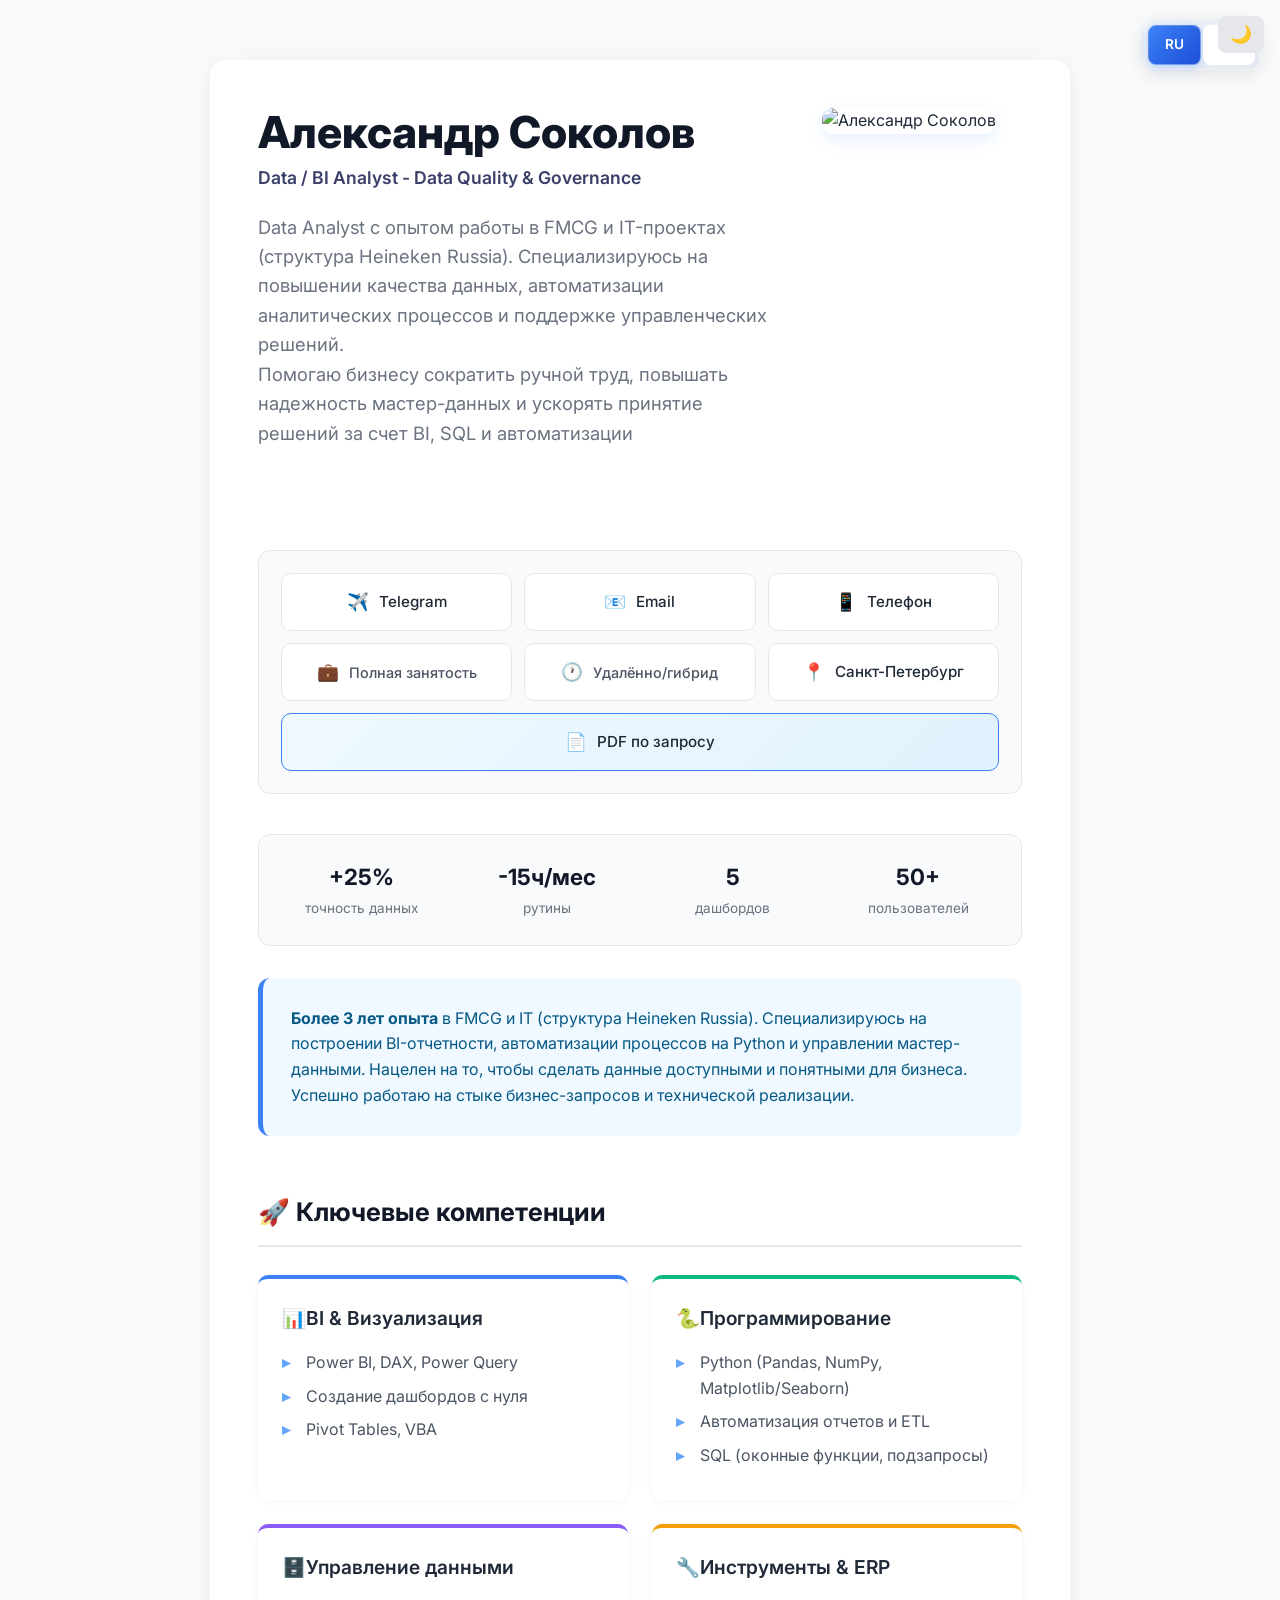
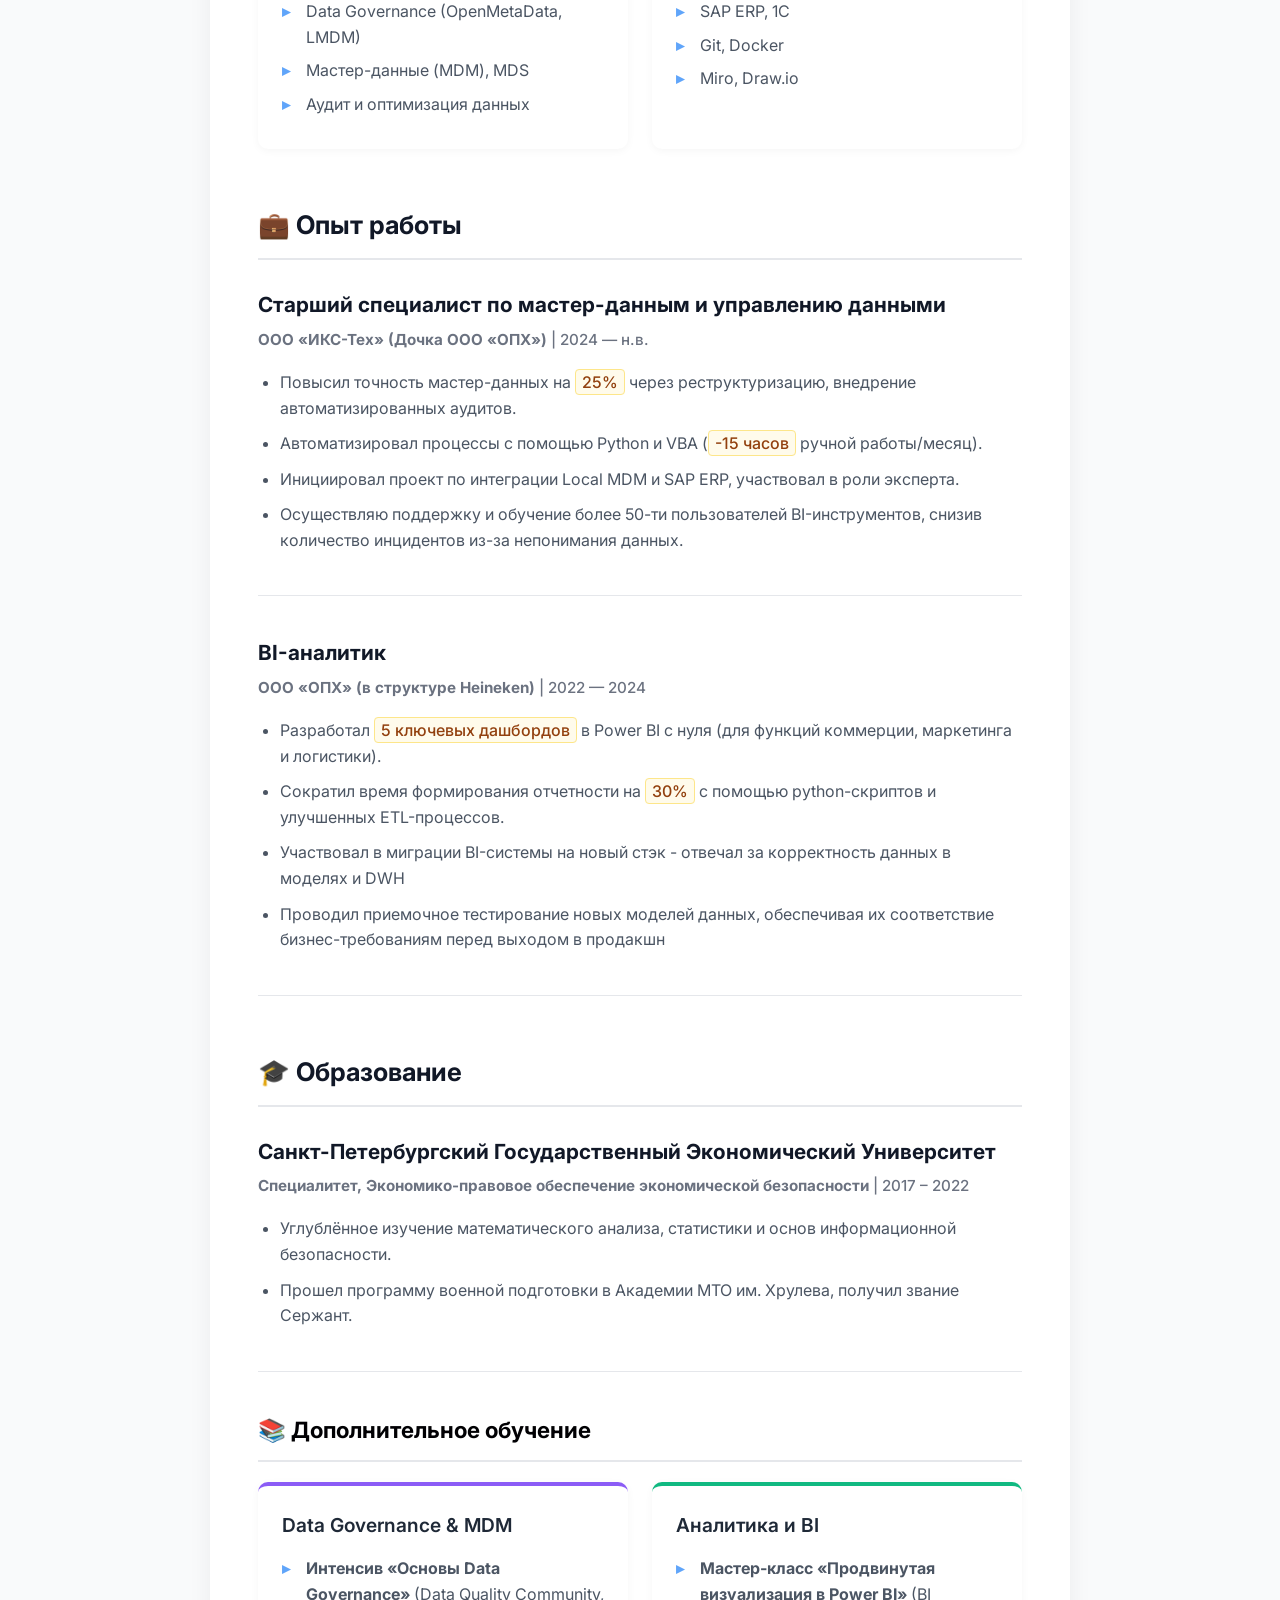
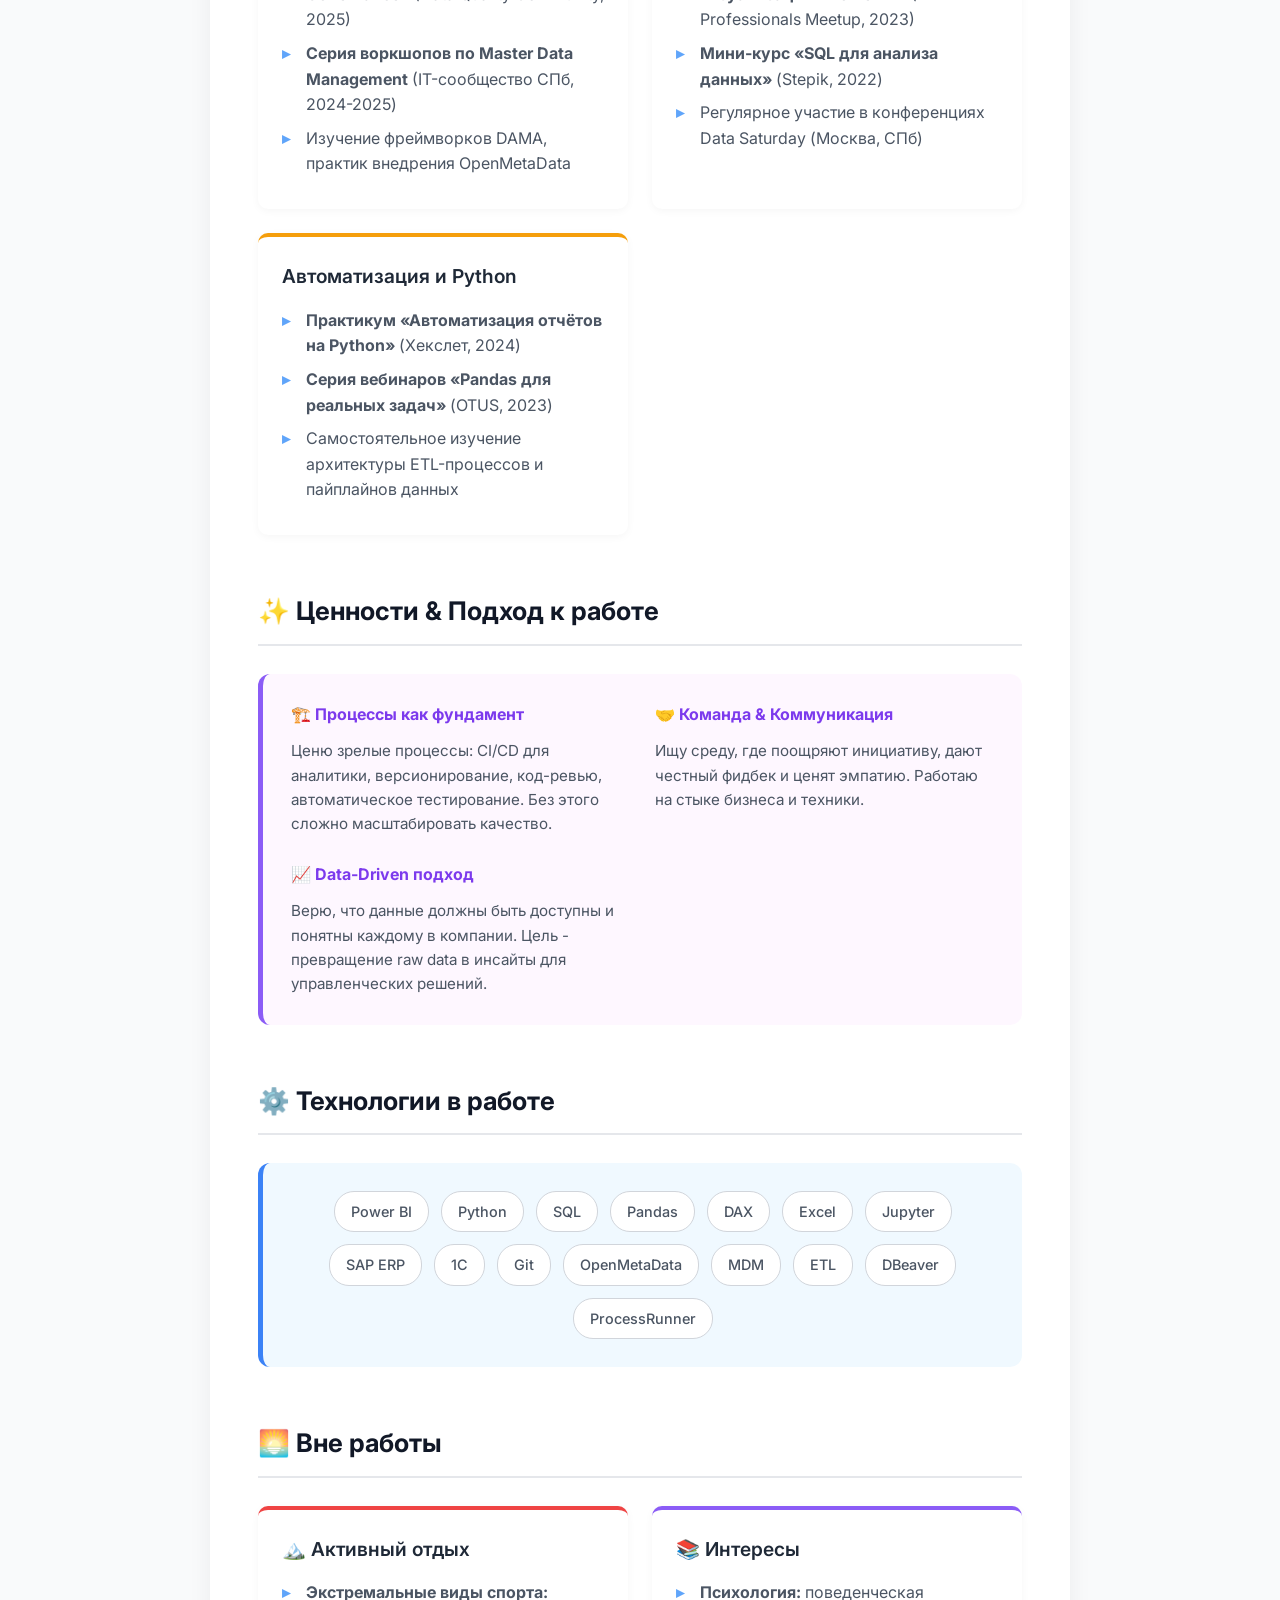
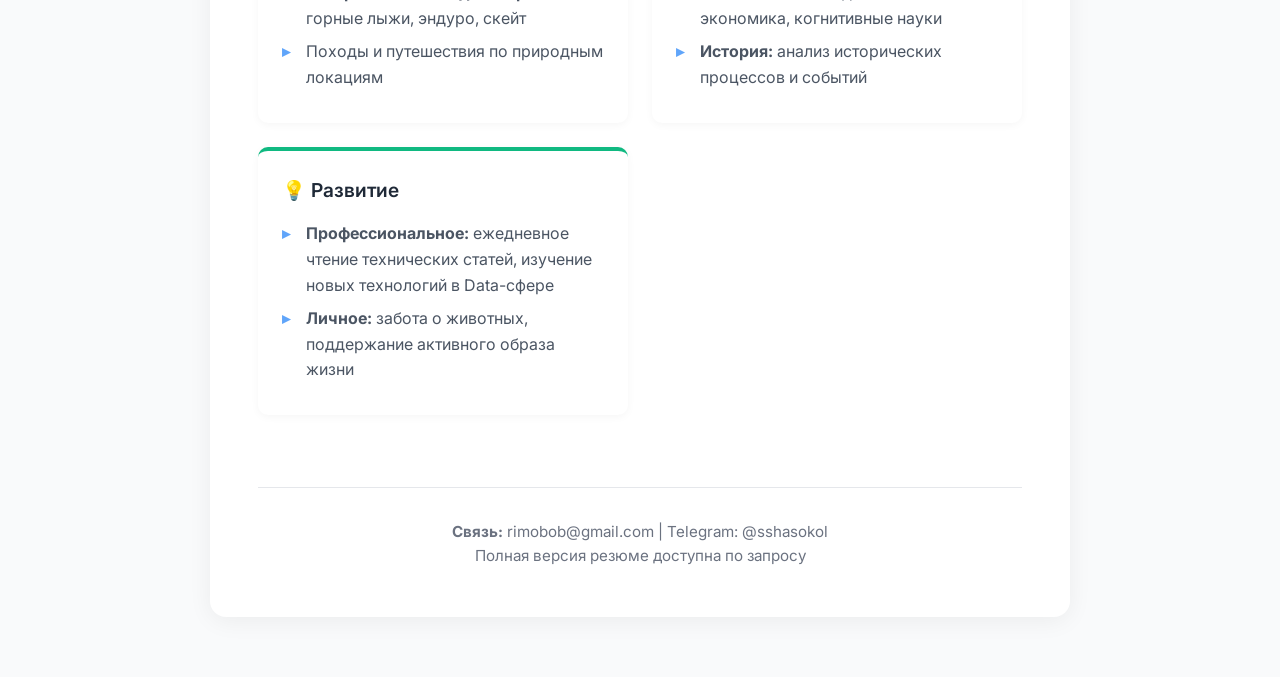
==== index.html @ ddef08d3 "new_code_" ====
<!DOCTYPE html>
<html lang="ru">
<head>
<meta charset="UTF-8">
<meta name="viewport" content="width=device-width, initial-scale=1.0">
<title>Александр Соколов — Data Analyst & Data Governance Specialist</title>
<link rel="preconnect" href="https://fonts.googleapis.com">
<link rel="preconnect" href="https://fonts.gstatic.com" crossorigin>
<link href="https://fonts.googleapis.com/css2?family=Inter:wght@300;400;500;600;700&display=swap" rel="stylesheet">
<meta name="description" content="Data Analyst с опытом работы в FMCG и IT-проектах. Специализируюсь на повышении качества данных, автоматизации и BI.">
<meta property="og:title" content="Александр Соколов | Data Analyst">
<meta property="og:description" content="BI, Python, Data Governance. Превращаю данные в решения.">
<meta property="og:image" content="https://sshasokol.github.io/assets/images/profile%20photo.jpg">
<meta property="og:url" content="https://sshasokol.github.io">
<meta property="og:type" content="website">
<meta name="twitter:card" content="summary_large_image">
<meta name="author" content="Александр Соколов">
<meta name="keywords" content="Data Analyst, BI, Data Governance, Python, SQL, Power BI">
<link rel="icon" href="/assets/images/favicon.ico" type="image/x-icon">
<link rel="apple-touch-icon" href="/assets/images/apple-touch-icon.png">
<link rel="stylesheet" href="assets/css/style.css">
<style>
/* ===== ДОБАВКИ ДЛЯ АНИМАЦИИ И ТЕМЫ (можно перенести в style.css) ===== */
html { scroll-behavior: smooth; }

/* Анимация появления */
.fade-in { opacity: 0; transform: translateY(16px); transition: opacity 0.5s ease, transform 0.5s ease; }
.fade-in.visible { opacity: 1; transform: translateY(0); }

/* Метрики */
.metrics-grid {
  display: grid;
  grid-template-columns: repeat(auto-fit, minmax(140px, 1fr));
  gap: 12px;
  margin: 24px 0 32px;
  padding: 16px;
  background: #f8fafc;
  border-radius: 12px;
  border: 1px solid #e5e7eb;
}
.metric {
  text-align: center;
  padding: 8px;
}
.metric-value {
  display: block;
  font-size: 1.4em;
  font-weight: 700;
  color: #111827;
}
.metric-label {
  font-size: 0.85em;
  color: #6b7280;
}

/* Кнопка темы */
#theme-toggle {
  position: fixed;
  top: 16px;
  right: 16px;
  z-index: 1000;
  padding: 8px 12px;
  background: #e5e7eb;
  border: none;
  border-radius: 8px;
  cursor: pointer;
  font-size: 1.1em;
  transition: background 0.2s;
}
#theme-toggle:hover { background: #d1d5db; }

/* Улучшенные ховеры */
.skill-card, .job { transition: transform 0.2s, box-shadow 0.2s; }
.skill-card:hover, .job:hover { transform: translateY(-2px); box-shadow: 0 8px 24px rgba(0,0,0,0.08); }

/* Доступность: фокус */
a:focus, button:focus { outline: 2px solid #3b82f6; outline-offset: 2px; }

/* Печать */
@media print {
  #theme-toggle, .lang-switcher { display: none !important; }
  body { background: white; color: black; padding: 0; }
  .resume-card { box-shadow: none; padding: 20px; }
  a { text-decoration: none; color: inherit; }
}

/* Тёмная тема (базовые переопределения) */
body.dark-mode { background: #111827; color: #f9fafb; }
body.dark-mode .resume-card { background: #1f2937; }
body.dark-mode .contact-bar, body.dark-mode .metrics-grid { background: #1f2937; border-color: #374151; }
body.dark-mode .metric-value { color: #f9fafb; }
body.dark-mode .metric-label { color: #d1d5db; }
body.dark-mode .skill-card { background: #1f2937; border-top-color: #60a5fa; }
body.dark-mode .job { border-bottom-color: #374151; }
body.dark-mode .tech-tag { background: #374151; border-color: #4b5563; color: #f3f4f6; }
body.dark-mode #theme-toggle { background: #374151; color: #f9fafb; }
body.dark-mode #theme-toggle:hover { background: #4b5563; }
</style>
</head>
<body>
<!-- Кнопка темы -->
<button id="theme-toggle" aria-label="Переключить тему">🌙</button>

<div class="resume-card">
<header class="header">
<div class="header-text">
<h1 class="name">Александр Соколов</h1>
<h2 class="title">Data / BI Analyst - Data Quality & Governance</h2>
<p class="tagline">Data Analyst с опытом работы в FMCG и IT-проектах (структура Heineken Russia). 
       Специализируюсь на повышении качества данных, автоматизации аналитических процессов и поддержке управленческих решений. 
       <br>Помогаю бизнесу сократить ручной труд, повышать надежность мастер-данных и ускорять принятие решений за счет BI, SQL и автоматизации</p>
</div>
<div class="header-photo">
<img src="/assets/images/profile photo.jpg" alt="Александр Соколов" loading="lazy">
</div>
<div class="lang-switcher">
    <a href="/" class="lang-btn active" aria-label="Русская версия">RU</a>
    <a href="/en/" class="lang-btn" aria-label="English version">EN</a>
</div>

<div class="contact-bar">
<div class="contact-item"><span class="contact-icon">✈️</span><a href="https://t.me/sshasokol" target="_blank" class="contact-link">Telegram</a></div>
<div class="contact-item"><span class="contact-icon">📧</span><a href="mailto:rimobob@gmail.com" class="contact-link">Email</a></div>
<div class="contact-item"><span class="contact-icon">📱</span><a href="tel:+79313109529" class="contact-link">Телефон</a></div>
<div class="contact-item"><span class="contact-icon">💼</span><span class="contact-text">Полная занятость</span></div>
<div class="contact-item"><span class="contact-icon">🕐</span><span class="contact-text">Удалённо/гибрид</span></div>
<div class="contact-item contact-item-city"><span class="contact-icon">📍</span><a href="https://yandex.ru/maps/2/saint-petersburg/" target="_blank" class="contact-link">Санкт-Петербург</a></div>
<div class="contact-item contact-item-download"><span class="contact-icon">📄</span><a href="mailto:rimobob@gmail.com" class="contact-link">PDF по запросу</a></div>
</div>
</header>

<!-- 🔥 НОВЫЙ БЛОК: Ключевые метрики (сразу видно ценность) -->
<section class="metrics-grid fade-in">
  <div class="metric"><span class="metric-value">+25%</span><span class="metric-label">точность данных</span></div>
  <div class="metric"><span class="metric-value">-15ч/мес</span><span class="metric-label">рутины</span></div>
  <div class="metric"><span class="metric-value">5</span><span class="metric-label">дашбордов</span></div>
  <div class="metric"><span class="metric-value">50+</span><span class="metric-label">пользователей</span></div>
</section>

<section class="summary fade-in">
<p><strong>Более 3 лет опыта</strong> в FMCG и IT (структура Heineken Russia). Специализируюсь на построении BI-отчетности, автоматизации процессов на Python и управлении мастер-данными. Нацелен на то, чтобы сделать данные доступными и понятными для бизнеса. Успешно работаю на стыке бизнес-запросов и технической реализации.</p>
</section>

<h2 class="section-title fade-in">🚀 Ключевые компетенции</h2>
<div class="skills-grid">
<div class="skill-card fade-in"><h3>📊BI & Визуализация</h3><ul><li>Power BI, DAX, Power Query</li><li>Создание дашбордов с нуля</li><li>Pivot Tables, VBA</li></ul></div>
<div class="skill-card fade-in"><h3>🐍Программирование</h3><ul><li>Python (Pandas, NumPy, Matplotlib/Seaborn)</li><li>Автоматизация отчетов и ETL</li><li>SQL (оконные функции, подзапросы)</li></ul></div>
<div class="skill-card fade-in"><h3>🗄️Управление данными</h3><ul><li>Data Governance (OpenMetaData, LMDM)</li><li>Мастер-данные (MDM), MDS</li><li>Аудит и оптимизация данных</li></ul></div>
<div class="skill-card fade-in"><h3>🔧Инструменты & ERP</h3><ul><li>SAP ERP, 1С</li><li>Git, Docker</li><li>Miro, Draw.io</li></ul></div>
</div>

<h2 class="section-title fade-in">💼 Опыт работы</h2>
<div class="job fade-in">
<h3 class="job-title">Старший специалист по мастер-данным и управлению данными</h3>
<p class="job-meta"><strong>ООО «ИКС-Тех» (Дочка ООО «ОПХ»)</strong> | 2024 — н.в.</p>
<ul>
<li>Повысил точность мастер-данных на <span class="highlight">25%</span> через реструктуризацию, внедрение автоматизированных аудитов.</li>
<li>Автоматизировал процессы с помощью Python и VBA (<span class="highlight">-15 часов</span> ручной работы/месяц).</li>
<li>Инициировал проект по интеграции Local MDM и SAP ERP, участвовал в роли эксперта.</li>
<li>Осуществляю поддержку и обучение более 50-ти пользователей BI-инструментов, снизив количество инцидентов из-за непонимания данных.</li>
</ul>
</div>
<div class="job fade-in">
<h3 class="job-title">BI-аналитик</h3>
<p class="job-meta"><strong>ООО «ОПХ» (в структуре Heineken)</strong> | 2022 — 2024</p>
<ul>
<li>Разработал <span class="highlight">5 ключевых дашбордов</span> в Power BI с нуля (для функций коммерции, маркетинга и логистики).</li>
<li>Сократил время формирования отчетности на <span class="highlight">30%</span> с помощью python-скриптов и улучшенных ETL-процессов.</li>
<li>Участвовал в миграции BI-системы на новый стэк - отвечал за корректность данных в моделях и DWH</li>
<li>Проводил приемочное тестирование новых моделей данных, обеспечивая их соответствие бизнес-требованиям перед выходом в продакшн</li>
</ul>
</div>

<h2 class="section-title fade-in">🎓 Образование</h2>
<div class="job fade-in">
<h3 class="job-title">Санкт-Петербургский Государственный Экономический Университет</h3>
<p class="job-meta"><strong>Специалитет, Экономико-правовое обеспечение экономической безопасности</strong> | 2017 – 2022</p>
<ul>
<li>Углублённое изучение математического анализа, статистики и основ информационной безопасности.</li>
<li>Прошел программу военной подготовки в Академии МТО им. Хрулева, получил звание Сержант.</li>
</ul>
</div>

<h3 class="section-title fade-in" style="font-size: 1.4em; margin: 40px 0 20px 0; color: #010003;">📚 Дополнительное обучение</h3>
<div class="skills-grid" style="grid-template-columns: repeat(auto-fit, minmax(280px, 1fr));">
<div class="skill-card fade-in" style="border-top-color: #8b5cf6;"><h3>Data Governance & MDM</h3><ul><li><strong>Интенсив «Основы Data Governance»</strong> (Data Quality Community, 2025)</li><li><strong>Серия воркшопов по Master Data Management</strong> (IT-сообщество СПб, 2024-2025)</li><li>Изучение фреймворков DAMA, практик внедрения OpenMetaData</li></ul></div>
<div class="skill-card fade-in" style="border-top-color: #10b981;"><h3>Аналитика и BI</h3><ul><li><strong>Мастер-класс «Продвинутая визуализация в Power BI»</strong> (BI Professionals Meetup, 2023)</li><li><strong>Мини-курс «SQL для анализа данных»</strong> (Stepik, 2022)</li><li>Регулярное участие в конференциях Data Saturday (Москва, СПб)</li></ul></div>
<div class="skill-card fade-in" style="border-top-color: #f59e0b;"><h3>Автоматизация и Python</h3><ul><li><strong>Практикум «Автоматизация отчётов на Python»</strong> (Хекслет, 2024)</li><li><strong>Серия вебинаров «Pandas для реальных задач»</strong> (OTUS, 2023)</li><li>Самостоятельное изучение архитектуры ETL-процессов и пайплайнов данных</li></ul></div>
</div>

<h2 class="section-title fade-in">✨ Ценности & Подход к работе</h2>
<div class="summary fade-in" style="background: #fef7ff; border-left-color: #8b5cf6; margin-top: 20px;">
<div style="display: grid; grid-template-columns: repeat(auto-fit, minmax(250px, 1fr)); gap: 25px;">
<div><h4 style="color: #7c3aed; margin-bottom: 12px;">🏗️ Процессы как фундамент</h4><p style="color: #4b5563; font-size: 0.95em;">Ценю зрелые процессы: CI/CD для аналитики, версионирование, код-ревью, автоматическое тестирование. Без этого сложно масштабировать качество.</p></div>
<div><h4 style="color: #7c3aed; margin-bottom: 12px;">🤝 Команда & Коммуникация</h4><p style="color: #4b5563; font-size: 0.95em;">Ищу среду, где поощряют инициативу, дают честный фидбек и ценят эмпатию. Работаю на стыке бизнеса и техники.</p></div>
<div><h4 style="color: #7c3aed; margin-bottom: 12px;">📈 Data-Driven подход</h4><p style="color: #4b5563; font-size: 0.95em;">Верю, что данные должны быть доступны и понятны каждому в компании. Цель - превращение raw data в инсайты для управленческих решений.</p></div>
</div>
</div>

<h2 class="section-title fade-in">⚙️ Технологии в работе</h2>
<div class="summary fade-in" style="background: #f0f9ff; margin-bottom: 30px;">
<div style="display: flex; flex-wrap: wrap; gap: 12px; justify-content: center;">
<span class="tech-tag">Power BI</span><span class="tech-tag">Python</span><span class="tech-tag">SQL</span><span class="tech-tag">Pandas</span><span class="tech-tag">DAX</span><span class="tech-tag">Excel</span><span class="tech-tag">Jupyter</span><span class="tech-tag">SAP ERP</span><span class="tech-tag">1C</span><span class="tech-tag">Git</span><span class="tech-tag">OpenMetaData</span><span class="tech-tag">MDM</span><span class="tech-tag">ETL</span><span class="tech-tag">DBeaver</span><span class="tech-tag">ProcessRunner</span>
</div>
</div>

<h2 class="section-title fade-in">🌅 Вне работы</h2>
<div class="skills-grid" style="grid-template-columns: repeat(auto-fit, minmax(280px, 1fr)); margin-bottom: 40px;">
<div class="skill-card fade-in" style="border-top-color: #ef4444;"><h3>🏔️ Активный отдых</h3><ul><li><strong>Экстремальные виды спорта:</strong> горные лыжи, эндуро, скейт</li><li>Походы и путешествия по природным локациям</li></ul></div>
<div class="skill-card fade-in" style="border-top-color: #8b5cf6;"><h3>📚 Интересы</h3><ul><li><strong>Психология:</strong> поведенческая экономика, когнитивные науки</li><li><strong>История:</strong> анализ исторических процессов и событий</li></ul></div>
<div class="skill-card fade-in" style="border-top-color: #10b981;"><h3>💡 Развитие</h3><ul><li><strong>Профессиональное:</strong> ежедневное чтение технических статей, изучение новых технологий в Data-сфере</li><li><strong>Личное:</strong> забота о животных, поддержание активного образа жизни</li></ul></div>
</div>

<footer class="fade-in">
<p><strong>Связь:</strong> rimobob@gmail.com | Telegram: @sshasokol</p>
<p>Полная версия резюме доступна по запросу</p>
</footer>
</div>

<script>
// ===== ТЕМНАЯ ТЕМА =====
const toggle = document.getElementById('theme-toggle');
const body = document.body;
if (localStorage.getItem('theme') === 'dark') body.classList.add('dark-mode');
toggle.addEventListener('click', () => {
  body.classList.toggle('dark-mode');
  localStorage.setItem('theme', body.classList.contains('dark-mode') ? 'dark' : 'light');
});

// ===== АНИМАЦИЯ ПРИ СКРОЛЛЕ =====
const observer = new IntersectionObserver((entries) => {
  entries.forEach(entry => {
    if (entry.isIntersecting) entry.target.classList.add('visible');
  });
}, { threshold: 0.1 });
document.querySelectorAll('.fade-in').forEach(el => observer.observe(el));

// ===== ПЕЧАТЬ: скрыть кнопку темы =====
window.onbeforeprint = () => { toggle.style.display = 'none'; };
</script>
</body>
</html>
---- assets/css/style.css ----
<style>
        * { 
            margin: 0; 
            padding: 0; 
            box-sizing: border-box; 
        }

        body {
            font-family: 'Inter', -apple-system, BlinkMacSystemFont, 'Segoe UI', sans-serif;
            line-height: 1.6;
            color: #1f2937;
            background-color: #f9fafb;
            padding: 20px;
            max-width: 900px;
            margin: 40px auto;
        }

        .resume-card {
            background: white;
            border-radius: 16px;
            box-shadow: 0 4px 24px rgba(0, 0, 0, 0.06);
            padding: 48px;
            margin-top: 0;
        }

        .header {
            display: flex;
            justify-content: space-between;
            align-items: flex-start;
            gap: 40px;
            margin-bottom: 40px;
            flex-wrap: wrap;
        }

        .header-text { 
            flex: 1; 
            min-width: 300px; 
        }

        .name {
            color: #111827;
            font-size: 2.75em;
            font-weight: 800;
            margin-bottom: 8px;
            line-height: 1.1;
        }

        .title {
            color: #3a3f69;
            font-size: 1.1em;
            font-weight: 600;
            margin-bottom: 20px;
        }

        .tagline {
            color: #6b7280;
            font-size: 1.15em;
            margin-bottom: 32px;
            font-weight: 400;
        }

        .header-photo {
            flex: 0 0 200px;
        }

        .header-photo img {
            width: 100%;
            max-width: 200px;
            border-radius: 12px;
            box-shadow: 0 6px 16px rgba(59, 130, 246, 0.12);
        }

        /* ===== КОНТАКТНАЯ ПЛАШКА С ГОРОДОМ ПОСЕРЕДИНЕ (Flexbox) ===== */
/* ===== УПРОЩЕННАЯ И ИСПРАВЛЕННАЯ КОНТАКТНАЯ ПЛАШКА ===== */
* { 
    margin: 0; 
    padding: 0; 
    box-sizing: border-box; 
}

body {
    font-family: 'Inter', -apple-system, BlinkMacSystemFont, 'Segoe UI', sans-serif;
    line-height: 1.6;
    color: #1f2937;
    background-color: #f9fafb;
    padding: 20px;
    max-width: 900px;
    margin: 40px auto;
}

.resume-card {
    background: white;
    border-radius: 16px;
    box-shadow: 0 4px 24px rgba(0, 0, 0, 0.06);
    padding: 48px;
    margin-top: 0;
}

.header {
    display: flex;
    justify-content: space-between;
    align-items: flex-start;
    gap: 40px;
    margin-bottom: 40px;
    flex-wrap: wrap;
}

.header-text { 
    flex: 1; 
    min-width: 300px; 
}

.name {
    color: #111827;
    font-size: 2.75em;
    font-weight: 800;
    margin-bottom: 8px;
    line-height: 1.1;
}

.title {
    color: #3a3f69;
    font-size: 1.1em;
    font-weight: 600;
    margin-bottom: 20px;
}

.tagline {
    color: #6b7280;
    font-size: 1.15em;
    margin-bottom: 32px;
    font-weight: 400;
}

.header-photo {
    flex: 0 0 200px;
}

.header-photo img {
    width: 100%;
    max-width: 200px;
    border-radius: 12px;
    box-shadow: 0 6px 16px rgba(59, 130, 246, 0.12);
}

/* ===== КОНТАКТНАЯ ПЛАШКА ===== */
.contact-bar {
display: grid;
gap: 12px;
background: #f8fafc;
padding: 22px;
border-radius: 12px;
margin-top: 30px;
border: 1px solid #e5e7eb;
width: 100%;
}

/* ДЕСКТОП ВЕРСИЯ (900px+) - 3x3 сетка */
/* Десктоп (900px+) */
@media (min-width: 901px) {
.contact-bar {
grid-template-columns: repeat(3, 1fr);
        grid-template-rows: auto auto auto;
    }

    /* Верхний ряд: Telegram, Email, Телефон */
    .contact-item:nth-child(1) { grid-column: 1; grid-row: 1; } /* Telegram */
    .contact-item:nth-child(2) { grid-column: 2; grid-row: 1; } /* Email */
    .contact-item:nth-child(3) { grid-column: 3; grid-row: 1; } /* Телефон */

    /* Средний ряд: Полная занятость, Удалённо, СПб */
    .contact-item:nth-child(4) { grid-column: 1; grid-row: 2; } /* Полная занятость */
    .contact-item:nth-child(5) { grid-column: 2; grid-row: 2; } /* Удалённо/гибрид */
    .contact-item-city { grid-column: 3; grid-row: 2; } /* СПб */

    /* Нижний ряд: PDF по запросу (на всю ширину) */
    .contact-item-download { 
        grid-column: 1 / -1; 
        grid-row: 3;
}
}

/* ПЛАНШЕТ ВЕРСИЯ (601px - 900px) - 2x4 сетка */
/* Планшет (601px - 900px) */
@media (min-width: 601px) and (max-width: 900px) {
.contact-bar {
grid-template-columns: repeat(2, 1fr);
        grid-template-rows: auto auto auto auto;
    }

    /* Верхний ряд: Telegram, Email */
    .contact-item:nth-child(1) { grid-column: 1; grid-row: 1; } /* Telegram */
    .contact-item:nth-child(2) { grid-column: 2; grid-row: 1; } /* Email */

    /* Второй ряд: Телефон, Полная занятость */
    .contact-item:nth-child(3) { grid-column: 1; grid-row: 2; } /* Телефон */
    .contact-item:nth-child(4) { grid-column: 2; grid-row: 2; } /* Полная занятость */

    /* Третий ряд: Удалённо, СПб */
    .contact-item:nth-child(5) { grid-column: 1; grid-row: 3; } /* Удалённо/гибрид */
    .contact-item-city { grid-column: 2; grid-row: 3; } /* СПб */

    /* Нижний ряд: PDF (на всю ширину) */
    .contact-item-download { 
        grid-column: 1 / -1; 
        grid-row: 4;
}
}

/* МОБИЛЬНАЯ ВЕРСИЯ (до 600px) - вертикальный список */
/* Мобильные (до 600px) */
@media (max-width: 600px) {
.contact-bar {
grid-template-columns: 1fr;
        grid-template-rows: auto;
}

    /* Все плашки в одну колонку, порядок как нужно */
    .contact-item:nth-child(1) { order: 1; } /* Telegram */
    .contact-item:nth-child(2) { order: 2; } /* Email */
    .contact-item:nth-child(3) { order: 3; } /* Телефон */
    .contact-item:nth-child(4) { order: 4; } /* Полная занятость */
    .contact-item:nth-child(5) { order: 5; } /* Удалённо/гибрид */
    .contact-item-city { order: 6; } /* СПб */
    .contact-item-download { order: 7; } /* PDF */
}

/* ОБЩИЕ СТИЛИ ДЛЯ ПЛАШЕК */
.contact-item {
display: flex;
align-items: center;
justify-content: center;
gap: 10px;
padding: 14px 12px;
background: white;
border-radius: 10px;
border: 1px solid #e5e7eb;
transition: all 0.2s ease;
text-align: center;
min-height: 54px;
width: 100%;
}

.contact-item:hover {
transform: translateY(-2px);
box-shadow: 0 4px 12px rgba(0, 0, 0, 0.08);
border-color: #3b82f6;
}

/* Особый стиль для плашки СПб */
.contact-item-city {
border-color: #3b82f6;
background: #f0f9ff;
    border-color: #e5e7eb;
    background: white;
font-weight: 600;
}

/* Кнопка PDF */
.contact-item-download {
background: linear-gradient(135deg, #f0f9ff 0%, #e0f2fe 100%);
border-color: #3b82f6;
font-weight: 600;
}

.contact-item-download:hover {
background: linear-gradient(135deg, #e0f2fe 0%, #bae6fd 100%);
}

.contact-icon {
font-size: 1.1em;
flex-shrink: 0;
width: 22px;
text-align: center;
}

.contact-link, a {
font-size: 0.95em;
font-weight: 500;
color: #1f2937;
text-decoration: none;
transition: color 0.2s;
white-space: nowrap;
}

.contact-link:hover, a:hover {
color: #3b82f6;
}

.contact-text {
font-size: 0.9em;
font-weight: 500;
color: #4b5563;
white-space: nowrap;
}

        .summary {
            background: #f0f9ff;
            padding: 28px;
            border-radius: 12px;
            margin-bottom: 48px;
            color: #075985;
            border-left: 5px solid #3b82f6;
            font-weight: 400;
        }
/* Адаптация для мобильных (оставь этот) */
/* Упрощаем расположение контактов */
.contact-item:nth-child(1) { grid-column: 1; } /* Telegram */
.contact-item:nth-child(2) { grid-column: 2; } /* Email */
.contact-item:nth-child(3) { grid-column: 3; } /* Телефон */
.contact-item:nth-child(4) { grid-column: 1; } /* Полная занятость */
.contact-item:nth-child(5) { grid-column: 2; } /* Удалённо/гибрид */
.contact-item:nth-child(6) { grid-column: 3; } /* СПб */
.contact-item-download { grid-column: 1 / -1; } /* PDF */

/* На мобилках делаем 1 колонку */
@media (max-width: 600px) {
    .contact-item:nth-child(1),
    .contact-item:nth-child(2),
    .contact-item:nth-child(3),
    .contact-item:nth-child(4),
    .contact-item:nth-child(5),
    .contact-item:nth-child(6) {
        grid-column: 1;
    }
}

.summary {
    background: #f0f9ff;
    padding: 28px;
    border-radius: 12px;
    margin-bottom: 48px;
    color: #075985;
    border-left: 5px solid #3b82f6;
    font-weight: 400;
}

.section-title {
    color: #111827;
    font-size: 1.6em;
    margin: 56px 0 28px 0;
    padding-bottom: 12px;
    border-bottom: 2px solid #e5e7eb;
    font-weight: 700;
}

.skills-grid {
    display: grid;
    grid-template-columns: repeat(auto-fit, minmax(240px, 1fr));
    gap: 24px;
    margin-bottom: 20px;
}

.skill-card {
    background: white;
    padding: 24px;
    border-radius: 10px;
    border-top: 4px solid #3b82f6;
    box-shadow: 0 2px 8px rgba(0, 0, 0, 0.04);
    transition: transform 0.2s, box-shadow 0.2s;
}

.skill-card:hover {
    transform: translateY(-3px);
    box-shadow: 0 6px 12px rgba(0, 0, 0, 0.07);
}

.skill-card h3 {
    color: #1f2937;
    margin-bottom: 16px;
    font-size: 1.2em;
    font-weight: 600;
}

.skill-card ul { 
    list-style: none; 
}

.skill-card li {
    margin-bottom: 8px;
    padding-left: 24px;
    position: relative;
    color: #4b5563;
}

.skill-card li:before {
    content: '▸';
    color: #60a5fa;
    font-weight: bold;
    position: absolute;
    left: 0;
}

.skill-card:nth-child(1) { border-top-color: #3b82f6; }
.skill-card:nth-child(2) { border-top-color: #10b981; }
.skill-card:nth-child(3) { border-top-color: #8b5cf6; }
.skill-card:nth-child(4) { border-top-color: #f59e0b; }

.job {
    margin-bottom: 40px;
    padding-bottom: 32px;
    border-bottom: 1px solid #e5e7eb;
}

.job:last-child { 
    border-bottom: none; 
}

.job-title {
    color: #111827;
    font-size: 1.3em;
    margin-bottom: 6px;
    font-weight: 700;
}

.job-meta {
    color: #6b7280;
    margin-bottom: 18px;
    font-weight: 500;
    font-size: 0.95em;
}

.job ul { 
    padding-left: 22px; 
}

.job li {
    margin-bottom: 10px;
    color: #4b5563;
}

.highlight {
    background-color: #fffbeb;
    color: #92400e;
    padding: 2px 6px;
    border-radius: 4px;
    font-weight: 500;
    border: 1px solid #fde68a;
}

footer {
    text-align: center;
    margin-top: 72px;
    padding-top: 32px;
    border-top: 1px solid #e5e7eb;
    color: #6b7280;
    font-size: 0.95em;
}

.tech-tag {
    background: white;
    padding: 8px 16px;
    border-radius: 20px;
    border: 1px solid #d1d5db;
    color: #4b5563;
    font-size: 0.9em;
    font-weight: 500;
    transition: all 0.2s;
}

.tech-tag:hover {
    background: #3b82f6;
    color: white;
    border-color: #3b82f6;
    transform: translateY(-2px);
}

/* Адаптация для мобильных */
@media (max-width: 768px) {
body { 
padding: 16px; 
margin: 20px auto; 
}

.resume-card { 
padding: 32px 24px; 
}

.header { 
flex-direction: column-reverse; 
gap: 32px; 
}

.header-photo { 
align-self: center; 
}

.name { 
font-size: 2.3em; 
}

.contact-bar {
grid-template-columns: repeat(2, 1fr);
gap: 10px;
padding: 18px;
}

.contact-item-download {
grid-column: 1 / -1;
margin-top: 4px;
}

.skills-grid { 
grid-template-columns: 1fr; 
}
}

/* Очень маленькие экраны (оставь этот) */
/* Очень маленькие экраны */
@media (max-width: 480px) {
.contact-bar {
grid-template-columns: 1fr;
}

.contact-item {
padding: 12px;
}

.contact-text {
font-size: 0.85em;
}
}
/* ===== ПЕРЕКЛЮЧАТЕЛЬ ЯЗЫКА ===== */
/* ===== СИЛЬНЫЙ ФИКС ДЛЯ ПЕРЕКЛЮЧАТЕЛЯ ===== */
.lang-switcher {
    /* Гарантируем горизонтальное расположение */
    display: flex !important;
    flex-direction: row !important;
    flex-wrap: nowrap !important;
    align-items: center !important;
    justify-content: center !important;
    
    position: absolute !important;
    top: 20px !important;
    right: 20px !important;
    
    background: linear-gradient(135deg, #f1f5f9 0%, #e2e8f0 100%) !important;
    padding: 4px !important;
    border-radius: 12px !important;
    z-index: 100 !important;
    box-shadow: 0 4px 20px rgba(0, 0, 0, 0.1) !important;
    border: 1px solid rgba(255, 255, 255, 0.2) !important;
    
    /* Гарантируем размер */
    width: auto !important;
    height: auto !important;
    min-width: unset !important;
    max-width: none !important;
}

.lang-btn {
    display: inline-block !important;
    float: none !important;
    position: static !important;
    
    padding: 8px 16px !important;
    background: white !important;
    color: #64748b !important;
    text-decoration: none !important;
    border-radius: 8px !important;
    font-weight: 600 !important;
    font-size: 0.85em !important;
    border: 1px solid transparent !important;
    
    /* Гарантируем что кнопки будут рядом */
    margin: 0 !important;
    margin-right: 2px !important;
}

.lang-btn:last-child {
    margin-right: 0 !important;
}

.lang-btn:hover {
    background: #f8fafb !important;
    color: #3b82f6 !important;
    transform: translateY(-1px) !important;
}

.lang-btn.active {
    background: linear-gradient(135deg, #3b82f6 0%, #1d4ed8 100%) !important;
    color: white !important;
    box-shadow: 0 2px 10px rgba(59, 130, 246, 0.3) !important;
    border: 1px solid rgba(255, 255, 255, 0.3) !important;
}

/* iPhone 13 Pro: 390x844, но учитываем Safe Area */
@media (max-width: 428px) { /* Макс ширина iPhone */
    .lang-switcher {
        top: 15px !important;
        right: 15px !important;
        padding: 3px !important;
    }
    
    .lang-btn {
        padding: 6px 12px !important;
        font-size: 0.8em !important;
    }
}

/* Для совсем тесных ситуаций */
@media (max-width: 360px) {
    .lang-switcher {
        top: 12px !important;
        right: 12px !important;
        transform: scale(0.9) !important;
        transform-origin: top right !important;
    }
    
    .lang-btn {
        padding: 5px 10px !important;
        font-size: 0.75em !important;
    }
}

/* Компьютер */
@media (min-width: 
</style>
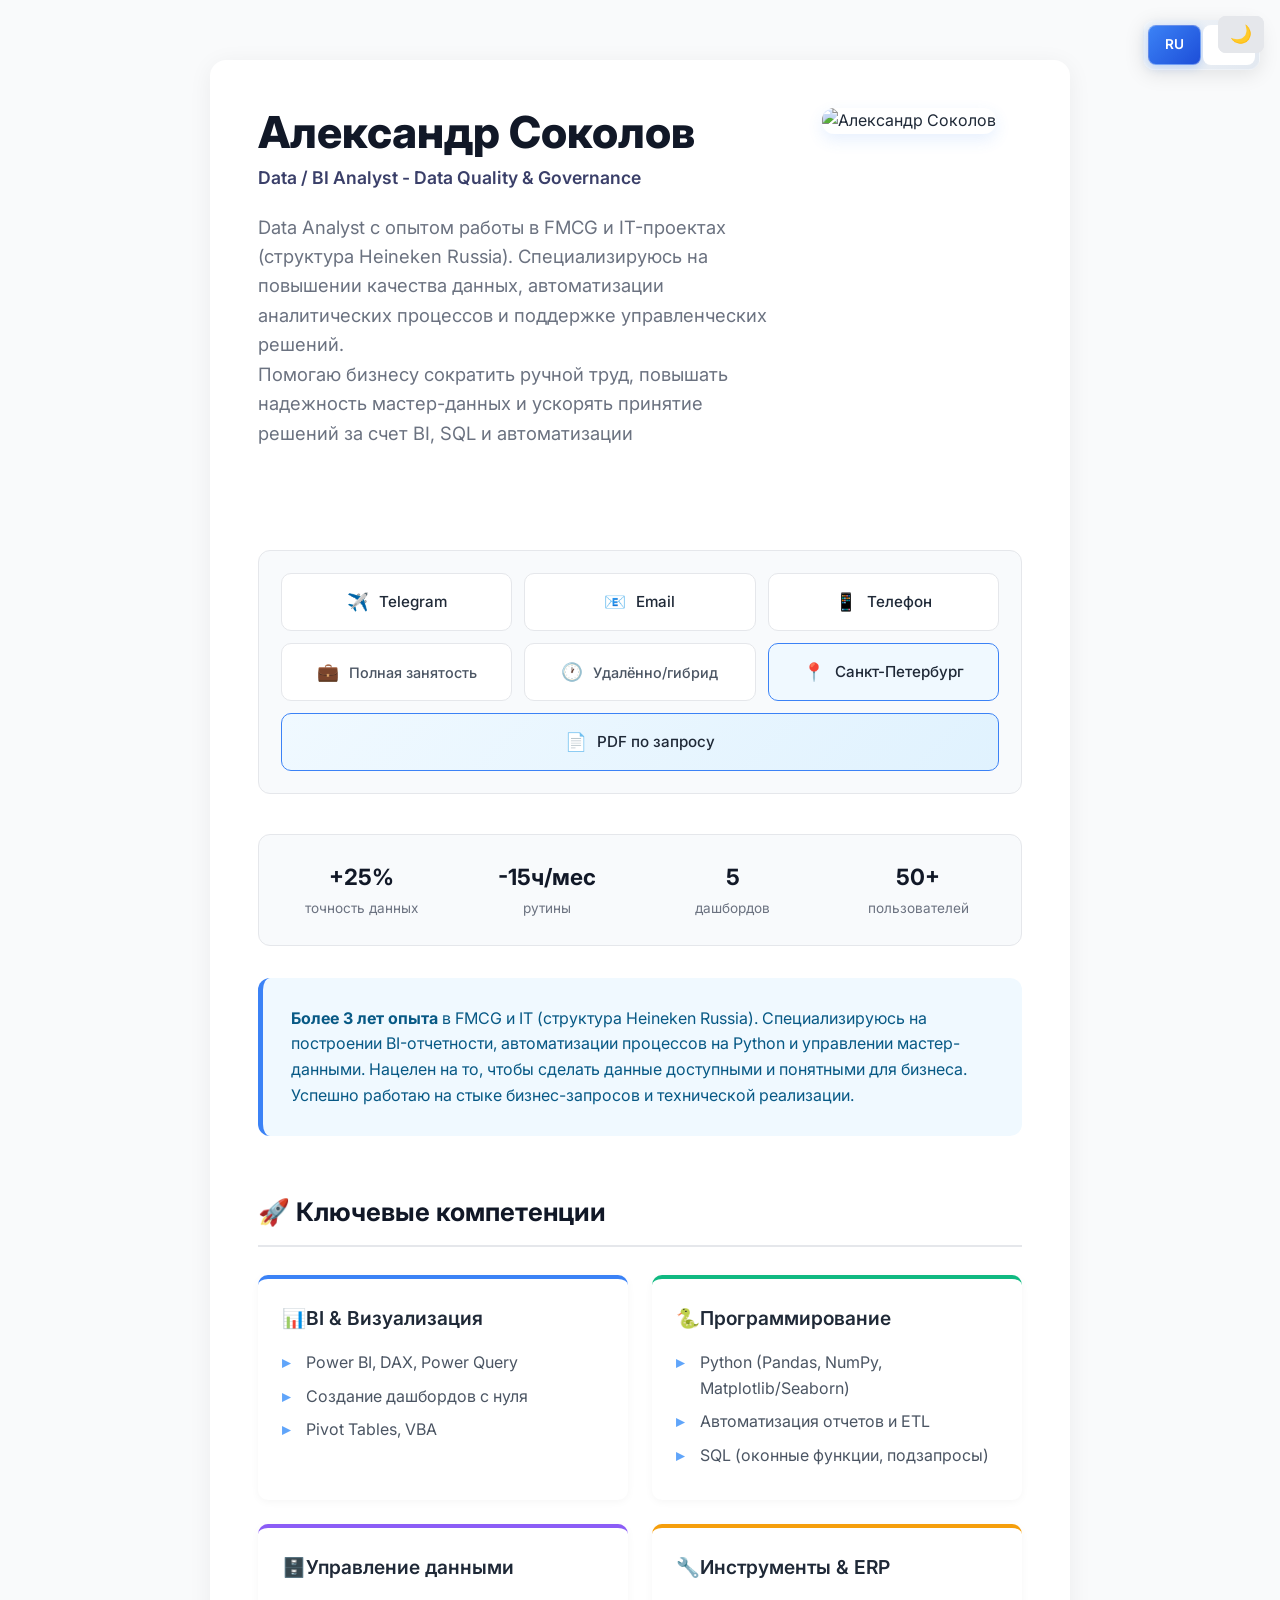
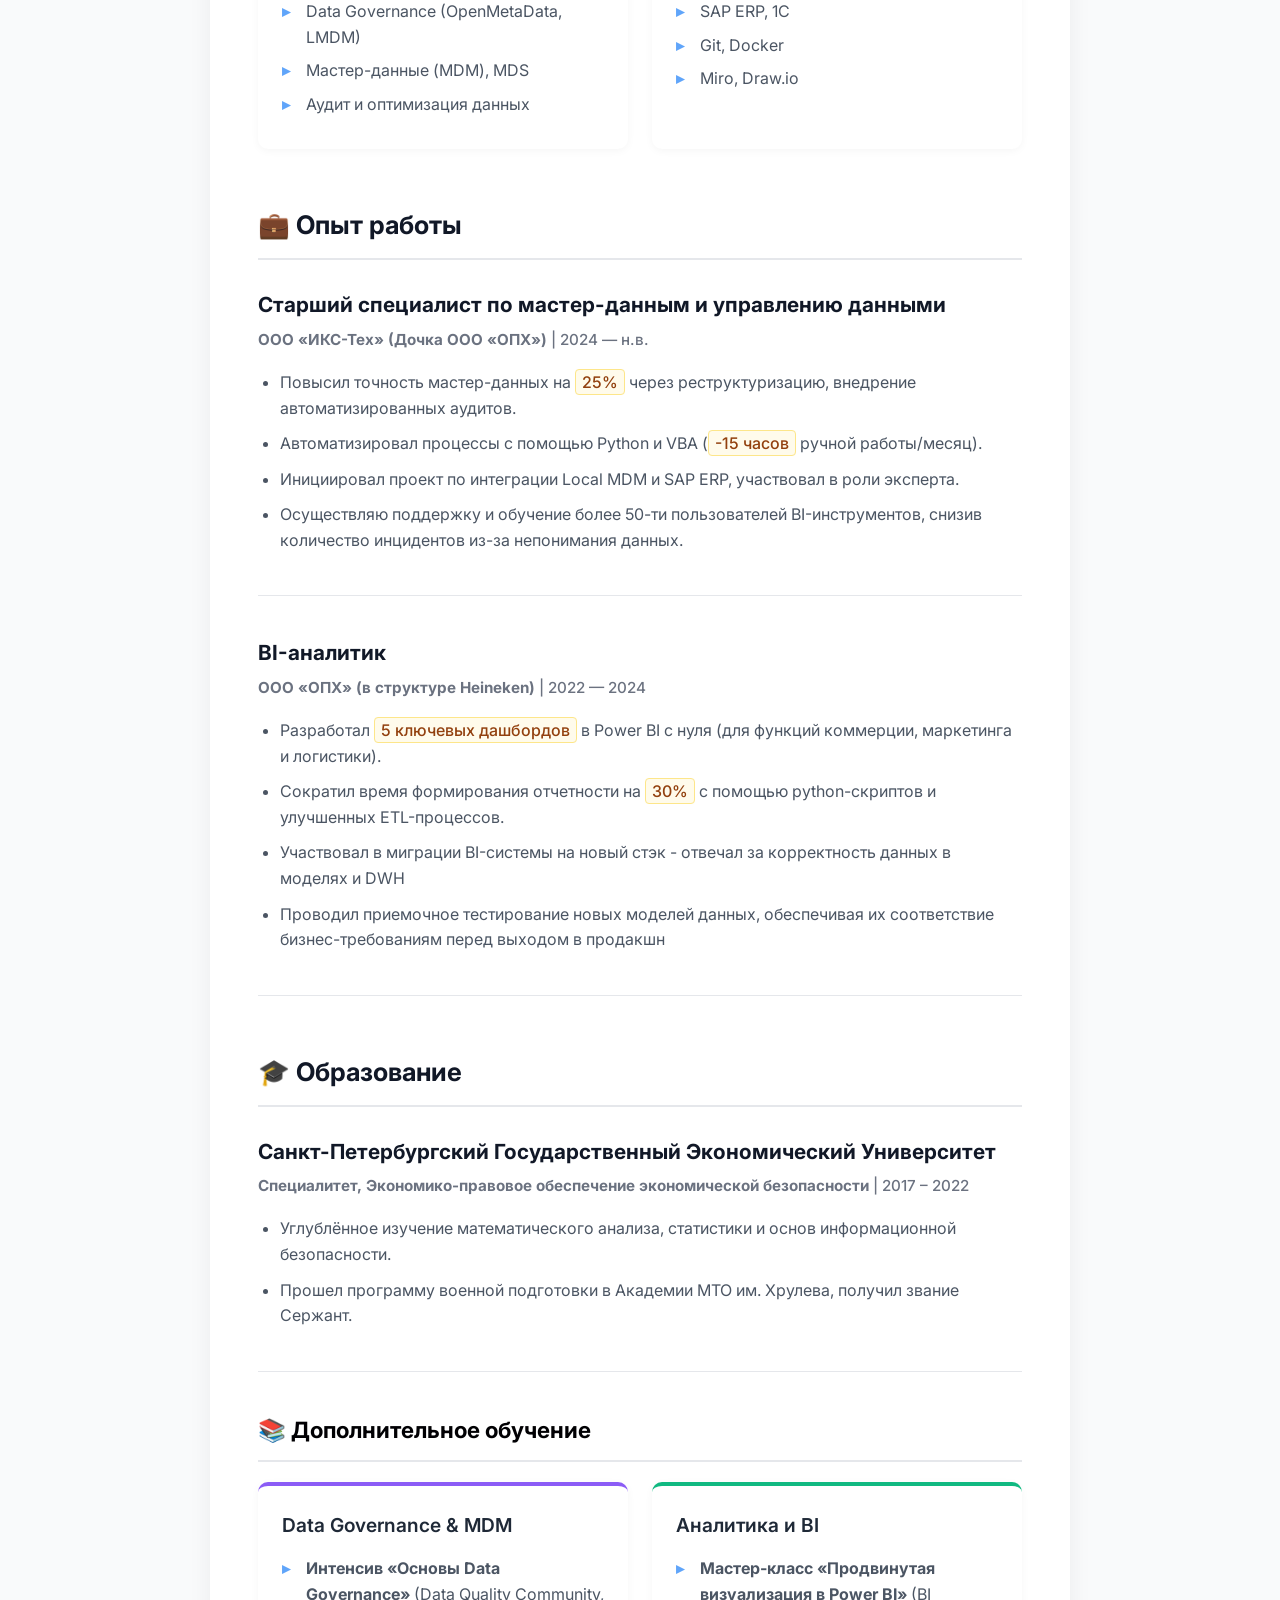
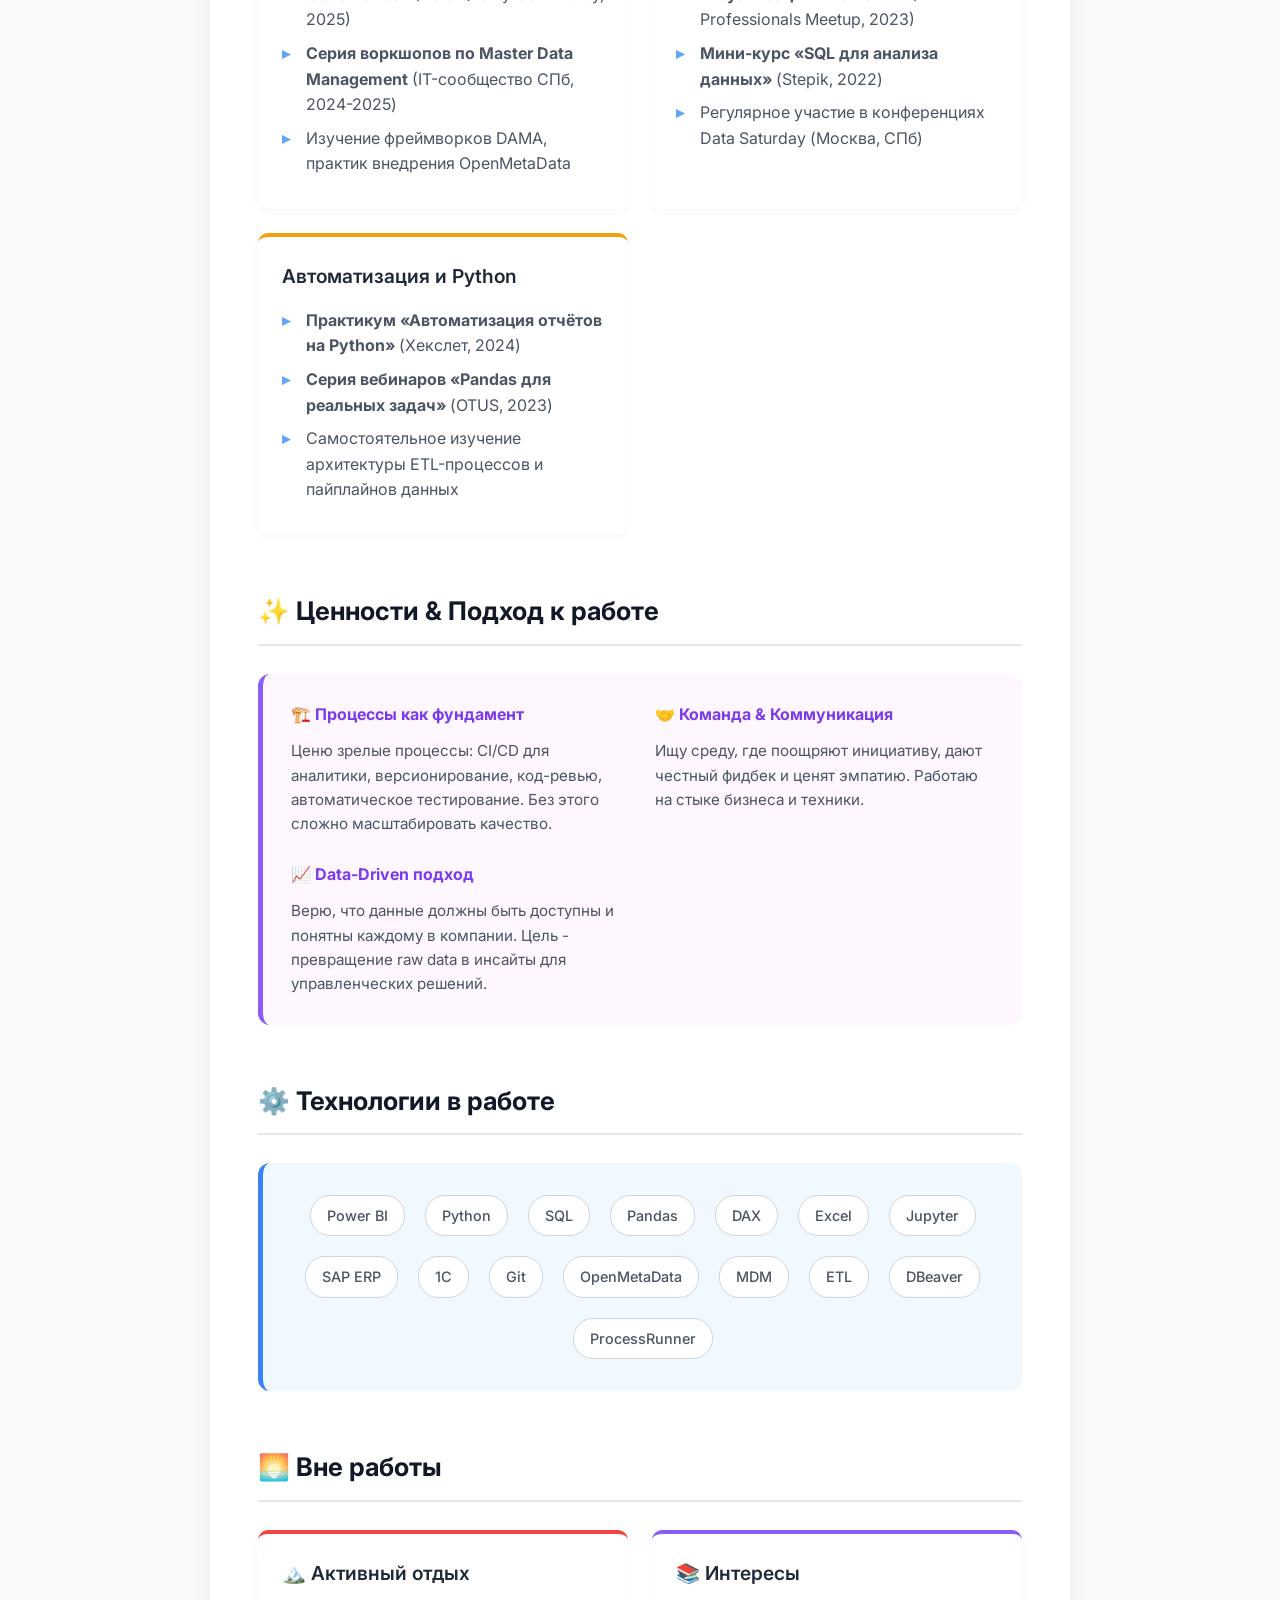
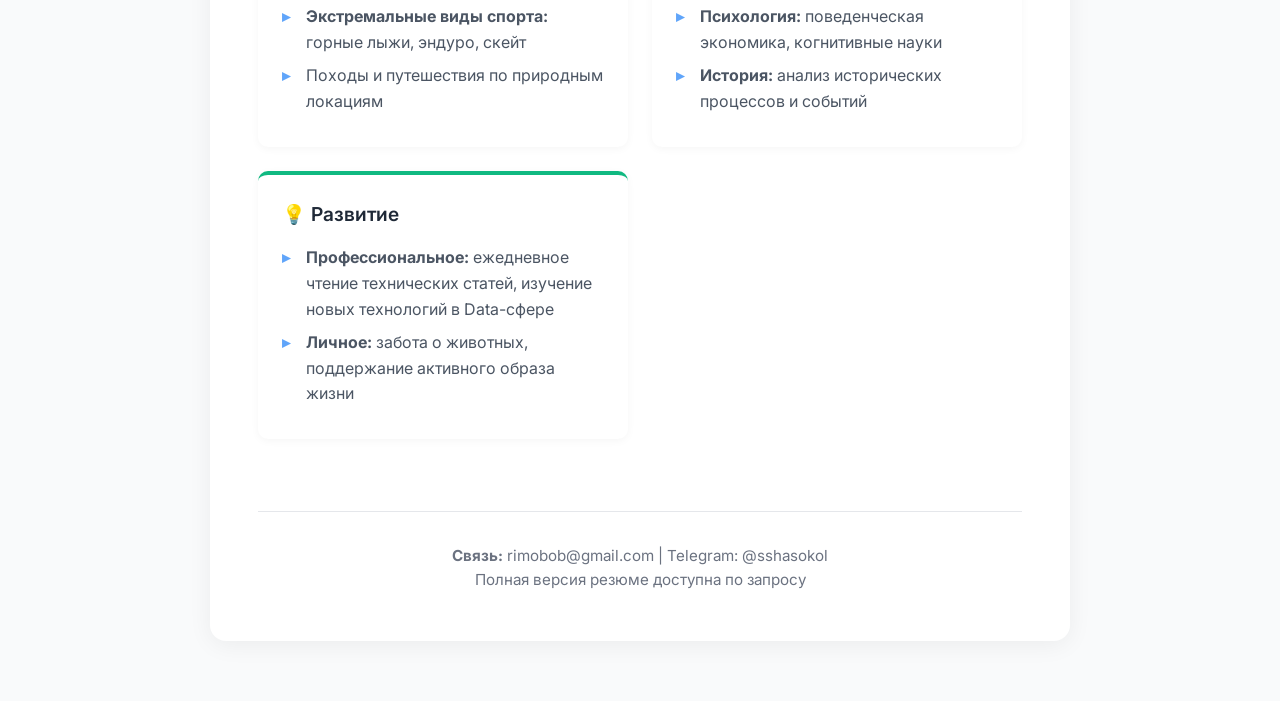
==== commit bf6f3976: "Update index.html" ====
--- a/index.html
+++ b/index.html
@@ -238,5 +238,22 @@
 // ===== ПЕЧАТЬ: скрыть кнопку темы =====
 window.onbeforeprint = () => { toggle.style.display = 'none'; };
 </script>
+<button id="theme-toggle" aria-label="Переключить тему">🌙</button>
+<script>
+// Тёмная тема
+const toggle = document.getElementById('theme-toggle');
+if (localStorage.getItem('theme') === 'dark') document.body.classList.add('dark-mode');
+toggle.addEventListener('click', () => {
+  document.body.classList.toggle('dark-mode');
+  localStorage.setItem('theme', document.body.classList.contains('dark-mode') ? 'dark' : 'light');
+});
+// Анимация при скролле
+const observer = new IntersectionObserver((entries) => {
+  entries.forEach(e => { if (e.isIntersecting) e.target.classList.add('visible'); });
+}, { threshold: 0.1 });
+document.querySelectorAll('.fade-in').forEach(el => observer.observe(el));
+// Печать
+window.onbeforeprint = () => { if(toggle) toggle.style.display = 'none'; };
+</script>
 </body>
 </html>
--- a/assets/css/style.css
+++ b/assets/css/style.css
@@ -1,82 +1,11 @@
- <style>
-        * { 
-            margin: 0; 
-            padding: 0; 
-            box-sizing: border-box; 
-        }
-
-        body {
-            font-family: 'Inter', -apple-system, BlinkMacSystemFont, 'Segoe UI', sans-serif;
-            line-height: 1.6;
-            color: #1f2937;
-            background-color: #f9fafb;
-            padding: 20px;
-            max-width: 900px;
-            margin: 40px auto;
-        }
-
-        .resume-card {
-            background: white;
-            border-radius: 16px;
-            box-shadow: 0 4px 24px rgba(0, 0, 0, 0.06);
-            padding: 48px;
-            margin-top: 0;
-        }
-
-        .header {
-            display: flex;
-            justify-content: space-between;
-            align-items: flex-start;
-            gap: 40px;
-            margin-bottom: 40px;
-            flex-wrap: wrap;
-        }
-
-        .header-text { 
-            flex: 1; 
-            min-width: 300px; 
-        }
-
-        .name {
-            color: #111827;
-            font-size: 2.75em;
-            font-weight: 800;
-            margin-bottom: 8px;
-            line-height: 1.1;
-        }
-
-        .title {
-            color: #3a3f69;
-            font-size: 1.1em;
-            font-weight: 600;
-            margin-bottom: 20px;
-        }
-
-        .tagline {
-            color: #6b7280;
-            font-size: 1.15em;
-            margin-bottom: 32px;
-            font-weight: 400;
-        }
-
-        .header-photo {
-            flex: 0 0 200px;
-        }
-
-        .header-photo img {
-            width: 100%;
-            max-width: 200px;
-            border-radius: 12px;
-            box-shadow: 0 6px 16px rgba(59, 130, 246, 0.12);
-        }
-
-        /* ===== КОНТАКТНАЯ ПЛАШКА С ГОРОДОМ ПОСЕРЕДИНЕ (Flexbox) ===== */
-/* ===== УПРОЩЕННАЯ И ИСПРАВЛЕННАЯ КОНТАКТНАЯ ПЛАШКА ===== */
+/* ===== BASE RESET ===== */
 * { 
     margin: 0; 
     padding: 0; 
     box-sizing: border-box; 
 }
+
+html { scroll-behavior: smooth; }
 
 body {
     font-family: 'Inter', -apple-system, BlinkMacSystemFont, 'Segoe UI', sans-serif;
@@ -86,14 +15,51 @@
     padding: 20px;
     max-width: 900px;
     margin: 40px auto;
-}
-
+    transition: background-color 0.3s ease, color 0.3s ease;
+}
+
+/* ===== DARK MODE ===== */
+body.dark-mode {
+    background-color: #111827;
+    color: #f9fafb;
+}
+
+body.dark-mode .resume-card { background: #1f2937; }
+body.dark-mode .contact-bar,
+body.dark-mode .metrics-grid,
+body.dark-mode .summary { background: #1f2937; border-color: #374151; }
+body.dark-mode .metric-value { color: #f9fafb; }
+body.dark-mode .metric-label { color: #d1d5db; }
+body.dark-mode .skill-card { background: #1f2937; border-top-color: #60a5fa; }
+body.dark-mode .skill-card h3 { color: #f3f4f6; }
+body.dark-mode .skill-card li { color: #d1d5db; }
+body.dark-mode .job { border-bottom-color: #374151; }
+body.dark-mode .job-title { color: #f9fafb; }
+body.dark-mode .job-meta { color: #9ca3af; }
+body.dark-mode .job li { color: #d1d5db; }
+body.dark-mode .tech-tag { background: #374151; border-color: #4b5563; color: #f3f4f6; }
+body.dark-mode .tech-tag:hover { background: #3b82f6; color: white; }
+body.dark-mode footer { border-top-color: #374151; color: #9ca3af; }
+body.dark-mode .name { color: #f9fafb; }
+body.dark-mode .title { color: #9ca3af; }
+body.dark-mode .tagline { color: #d1d5db; }
+body.dark-mode .section-title { color: #f9fafb; border-bottom-color: #374151; }
+body.dark-mode .contact-link,
+body.dark-mode a { color: #f3f4f6; }
+body.dark-mode .contact-link:hover,
+body.dark-mode a:hover { color: #60a5fa; }
+body.dark-mode .contact-text { color: #d1d5db; }
+body.dark-mode #theme-toggle { background: #374151; color: #f9fafb; }
+body.dark-mode #theme-toggle:hover { background: #4b5563; }
+
+/* ===== LAYOUT ===== */
 .resume-card {
     background: white;
     border-radius: 16px;
     box-shadow: 0 4px 24px rgba(0, 0, 0, 0.06);
     padding: 48px;
     margin-top: 0;
+    transition: background-color 0.3s ease;
 }
 
 .header {
@@ -105,10 +71,7 @@
     flex-wrap: wrap;
 }
 
-.header-text { 
-    flex: 1; 
-    min-width: 300px; 
-}
+.header-text { flex: 1; min-width: 300px; }
 
 .name {
     color: #111827;
@@ -132,10 +95,7 @@
     font-weight: 400;
 }
 
-.header-photo {
-    flex: 0 0 200px;
-}
-
+.header-photo { flex: 0 0 200px; }
 .header-photo img {
     width: 100%;
     max-width: 200px;
@@ -143,188 +103,167 @@
     box-shadow: 0 6px 16px rgba(59, 130, 246, 0.12);
 }
 
-/* ===== КОНТАКТНАЯ ПЛАШКА ===== */
+/* ===== THEME TOGGLE BUTTON ===== */
+#theme-toggle {
+    position: fixed;
+    top: 16px;
+    right: 16px;
+    z-index: 1000;
+    padding: 8px 12px;
+    background: #e5e7eb;
+    border: none;
+    border-radius: 8px;
+    cursor: pointer;
+    font-size: 1.1em;
+    transition: background 0.2s;
+}
+#theme-toggle:hover { background: #d1d5db; }
+body.dark-mode #theme-toggle { background: #374151; color: #f9fafb; }
+body.dark-mode #theme-toggle:hover { background: #4b5563; }
+
+/* ===== METRICS GRID (NEW) ===== */
+.metrics-grid {
+    display: grid;
+    grid-template-columns: repeat(auto-fit, minmax(140px, 1fr));
+    gap: 12px;
+    margin: 24px 0 32px;
+    padding: 16px;
+    background: #f8fafc;
+    border-radius: 12px;
+    border: 1px solid #e5e7eb;
+    transition: background-color 0.3s ease, border-color 0.3s ease;
+}
+.metric { text-align: center; padding: 8px; }
+.metric-value {
+    display: block;
+    font-size: 1.4em;
+    font-weight: 700;
+    color: #111827;
+}
+.metric-label {
+    font-size: 0.85em;
+    color: #6b7280;
+}
+
+/* ===== CONTACT BAR ===== */
 .contact-bar {
-display: grid;
-gap: 12px;
-background: #f8fafc;
-padding: 22px;
-border-radius: 12px;
-margin-top: 30px;
-border: 1px solid #e5e7eb;
-width: 100%;
-}
-
-/* ДЕСКТОП ВЕРСИЯ (900px+) - 3x3 сетка */
-/* Десктоп (900px+) */
+    display: grid;
+    gap: 12px;
+    background: #f8fafc;
+    padding: 22px;
+    border-radius: 12px;
+    margin-top: 30px;
+    border: 1px solid #e5e7eb;
+    width: 100%;
+    transition: background-color 0.3s ease, border-color 0.3s ease;
+}
+
+/* Desktop (900px+) */
 @media (min-width: 901px) {
-.contact-bar {
-grid-template-columns: repeat(3, 1fr);
+    .contact-bar {
+        grid-template-columns: repeat(3, 1fr);
         grid-template-rows: auto auto auto;
     }
-
-    /* Верхний ряд: Telegram, Email, Телефон */
-    .contact-item:nth-child(1) { grid-column: 1; grid-row: 1; } /* Telegram */
-    .contact-item:nth-child(2) { grid-column: 2; grid-row: 1; } /* Email */
-    .contact-item:nth-child(3) { grid-column: 3; grid-row: 1; } /* Телефон */
-
-    /* Средний ряд: Полная занятость, Удалённо, СПб */
-    .contact-item:nth-child(4) { grid-column: 1; grid-row: 2; } /* Полная занятость */
-    .contact-item:nth-child(5) { grid-column: 2; grid-row: 2; } /* Удалённо/гибрид */
-    .contact-item-city { grid-column: 3; grid-row: 2; } /* СПб */
-
-    /* Нижний ряд: PDF по запросу (на всю ширину) */
-    .contact-item-download { 
-        grid-column: 1 / -1; 
-        grid-row: 3;
-}
-}
-
-/* ПЛАНШЕТ ВЕРСИЯ (601px - 900px) - 2x4 сетка */
-/* Планшет (601px - 900px) */
+    .contact-item:nth-child(1) { grid-column: 1; grid-row: 1; }
+    .contact-item:nth-child(2) { grid-column: 2; grid-row: 1; }
+    .contact-item:nth-child(3) { grid-column: 3; grid-row: 1; }
+    .contact-item:nth-child(4) { grid-column: 1; grid-row: 2; }
+    .contact-item:nth-child(5) { grid-column: 2; grid-row: 2; }
+    .contact-item-city { grid-column: 3; grid-row: 2; }
+    .contact-item-download { grid-column: 1 / -1; grid-row: 3; }
+}
+
+/* Tablet (601px - 900px) */
 @media (min-width: 601px) and (max-width: 900px) {
-.contact-bar {
-grid-template-columns: repeat(2, 1fr);
+    .contact-bar {
+        grid-template-columns: repeat(2, 1fr);
         grid-template-rows: auto auto auto auto;
     }
-
-    /* Верхний ряд: Telegram, Email */
-    .contact-item:nth-child(1) { grid-column: 1; grid-row: 1; } /* Telegram */
-    .contact-item:nth-child(2) { grid-column: 2; grid-row: 1; } /* Email */
-
-    /* Второй ряд: Телефон, Полная занятость */
-    .contact-item:nth-child(3) { grid-column: 1; grid-row: 2; } /* Телефон */
-    .contact-item:nth-child(4) { grid-column: 2; grid-row: 2; } /* Полная занятость */
-
-    /* Третий ряд: Удалённо, СПб */
-    .contact-item:nth-child(5) { grid-column: 1; grid-row: 3; } /* Удалённо/гибрид */
-    .contact-item-city { grid-column: 2; grid-row: 3; } /* СПб */
-
-    /* Нижний ряд: PDF (на всю ширину) */
-    .contact-item-download { 
-        grid-column: 1 / -1; 
-        grid-row: 4;
-}
-}
-
-/* МОБИЛЬНАЯ ВЕРСИЯ (до 600px) - вертикальный список */
-/* Мобильные (до 600px) */
+    .contact-item:nth-child(1) { grid-column: 1; grid-row: 1; }
+    .contact-item:nth-child(2) { grid-column: 2; grid-row: 1; }
+    .contact-item:nth-child(3) { grid-column: 1; grid-row: 2; }
+    .contact-item:nth-child(4) { grid-column: 2; grid-row: 2; }
+    .contact-item:nth-child(5) { grid-column: 1; grid-row: 3; }
+    .contact-item-city { grid-column: 2; grid-row: 3; }
+    .contact-item-download { grid-column: 1 / -1; grid-row: 4; }
+}
+
+/* Mobile (up to 600px) */
 @media (max-width: 600px) {
-.contact-bar {
-grid-template-columns: 1fr;
+    .contact-bar {
+        grid-template-columns: 1fr;
         grid-template-rows: auto;
-}
-
-    /* Все плашки в одну колонку, порядок как нужно */
-    .contact-item:nth-child(1) { order: 1; } /* Telegram */
-    .contact-item:nth-child(2) { order: 2; } /* Email */
-    .contact-item:nth-child(3) { order: 3; } /* Телефон */
-    .contact-item:nth-child(4) { order: 4; } /* Полная занятость */
-    .contact-item:nth-child(5) { order: 5; } /* Удалённо/гибрид */
-    .contact-item-city { order: 6; } /* СПб */
-    .contact-item-download { order: 7; } /* PDF */
-}
-
-/* ОБЩИЕ СТИЛИ ДЛЯ ПЛАШЕК */
+    }
+    .contact-item:nth-child(1) { order: 1; }
+    .contact-item:nth-child(2) { order: 2; }
+    .contact-item:nth-child(3) { order: 3; }
+    .contact-item:nth-child(4) { order: 4; }
+    .contact-item:nth-child(5) { order: 5; }
+    .contact-item-city { order: 6; }
+    .contact-item-download { order: 7; }
+}
+
 .contact-item {
-display: flex;
-align-items: center;
-justify-content: center;
-gap: 10px;
-padding: 14px 12px;
-background: white;
-border-radius: 10px;
-border: 1px solid #e5e7eb;
-transition: all 0.2s ease;
-text-align: center;
-min-height: 54px;
-width: 100%;
+    display: flex;
+    align-items: center;
+    justify-content: center;
+    gap: 10px;
+    padding: 14px 12px;
+    background: white;
+    border-radius: 10px;
+    border: 1px solid #e5e7eb;
+    transition: all 0.2s ease;
+    text-align: center;
+    min-height: 54px;
+    width: 100%;
 }
 
 .contact-item:hover {
-transform: translateY(-2px);
-box-shadow: 0 4px 12px rgba(0, 0, 0, 0.08);
-border-color: #3b82f6;
-}
-
-/* Особый стиль для плашки СПб */
+    transform: translateY(-2px);
+    box-shadow: 0 4px 12px rgba(0, 0, 0, 0.08);
+    border-color: #3b82f6;
+}
+
 .contact-item-city {
-border-color: #3b82f6;
-background: #f0f9ff;
-    border-color: #e5e7eb;
-    background: white;
-font-weight: 600;
-}
-
-/* Кнопка PDF */
+    border-color: #3b82f6;
+    background: #f0f9ff;
+    font-weight: 600;
+}
+
 .contact-item-download {
-background: linear-gradient(135deg, #f0f9ff 0%, #e0f2fe 100%);
-border-color: #3b82f6;
-font-weight: 600;
-}
-
+    background: linear-gradient(135deg, #f0f9ff 0%, #e0f2fe 100%);
+    border-color: #3b82f6;
+    font-weight: 600;
+}
 .contact-item-download:hover {
-background: linear-gradient(135deg, #e0f2fe 0%, #bae6fd 100%);
+    background: linear-gradient(135deg, #e0f2fe 0%, #bae6fd 100%);
 }
 
 .contact-icon {
-font-size: 1.1em;
-flex-shrink: 0;
-width: 22px;
-text-align: center;
+    font-size: 1.1em;
+    flex-shrink: 0;
+    width: 22px;
+    text-align: center;
 }
 
 .contact-link, a {
-font-size: 0.95em;
-font-weight: 500;
-color: #1f2937;
-text-decoration: none;
-transition: color 0.2s;
-white-space: nowrap;
-}
-
-.contact-link:hover, a:hover {
-color: #3b82f6;
-}
+    font-size: 0.95em;
+    font-weight: 500;
+    color: #1f2937;
+    text-decoration: none;
+    transition: color 0.2s;
+    white-space: nowrap;
+}
+.contact-link:hover, a:hover { color: #3b82f6; }
 
 .contact-text {
-font-size: 0.9em;
-font-weight: 500;
-color: #4b5563;
-white-space: nowrap;
-}
-
-        .summary {
-            background: #f0f9ff;
-            padding: 28px;
-            border-radius: 12px;
-            margin-bottom: 48px;
-            color: #075985;
-            border-left: 5px solid #3b82f6;
-            font-weight: 400;
-        }
-/* Адаптация для мобильных (оставь этот) */
-/* Упрощаем расположение контактов */
-.contact-item:nth-child(1) { grid-column: 1; } /* Telegram */
-.contact-item:nth-child(2) { grid-column: 2; } /* Email */
-.contact-item:nth-child(3) { grid-column: 3; } /* Телефон */
-.contact-item:nth-child(4) { grid-column: 1; } /* Полная занятость */
-.contact-item:nth-child(5) { grid-column: 2; } /* Удалённо/гибрид */
-.contact-item:nth-child(6) { grid-column: 3; } /* СПб */
-.contact-item-download { grid-column: 1 / -1; } /* PDF */
-
-/* На мобилках делаем 1 колонку */
-@media (max-width: 600px) {
-    .contact-item:nth-child(1),
-    .contact-item:nth-child(2),
-    .contact-item:nth-child(3),
-    .contact-item:nth-child(4),
-    .contact-item:nth-child(5),
-    .contact-item:nth-child(6) {
-        grid-column: 1;
-    }
-}
-
+    font-size: 0.9em;
+    font-weight: 500;
+    color: #4b5563;
+    white-space: nowrap;
+}
+
+/* ===== SECTIONS ===== */
 .summary {
     background: #f0f9ff;
     padding: 28px;
@@ -333,6 +272,7 @@
     color: #075985;
     border-left: 5px solid #3b82f6;
     font-weight: 400;
+    transition: background-color 0.3s ease, border-left-color 0.3s ease;
 }
 
 .section-title {
@@ -357,32 +297,25 @@
     border-radius: 10px;
     border-top: 4px solid #3b82f6;
     box-shadow: 0 2px 8px rgba(0, 0, 0, 0.04);
-    transition: transform 0.2s, box-shadow 0.2s;
-}
-
+    transition: transform 0.2s, box-shadow 0.2s, background-color 0.3s ease;
+}
 .skill-card:hover {
     transform: translateY(-3px);
     box-shadow: 0 6px 12px rgba(0, 0, 0, 0.07);
 }
-
 .skill-card h3 {
     color: #1f2937;
     margin-bottom: 16px;
     font-size: 1.2em;
     font-weight: 600;
 }
-
-.skill-card ul { 
-    list-style: none; 
-}
-
+.skill-card ul { list-style: none; }
 .skill-card li {
     margin-bottom: 8px;
     padding-left: 24px;
     position: relative;
     color: #4b5563;
 }
-
 .skill-card li:before {
     content: '▸';
     color: #60a5fa;
@@ -390,7 +323,6 @@
     position: absolute;
     left: 0;
 }
-
 .skill-card:nth-child(1) { border-top-color: #3b82f6; }
 .skill-card:nth-child(2) { border-top-color: #10b981; }
 .skill-card:nth-child(3) { border-top-color: #8b5cf6; }
@@ -400,11 +332,9 @@
     margin-bottom: 40px;
     padding-bottom: 32px;
     border-bottom: 1px solid #e5e7eb;
-}
-
-.job:last-child { 
-    border-bottom: none; 
-}
+    transition: border-bottom-color 0.3s ease;
+}
+.job:last-child { border-bottom: none; }
 
 .job-title {
     color: #111827;
@@ -412,18 +342,13 @@
     margin-bottom: 6px;
     font-weight: 700;
 }
-
 .job-meta {
     color: #6b7280;
     margin-bottom: 18px;
     font-weight: 500;
     font-size: 0.95em;
 }
-
-.job ul { 
-    padding-left: 22px; 
-}
-
+.job ul { padding-left: 22px; }
 .job li {
     margin-bottom: 10px;
     color: #4b5563;
@@ -456,8 +381,9 @@
     font-size: 0.9em;
     font-weight: 500;
     transition: all 0.2s;
-}
-
+    display: inline-block;
+    margin: 4px;
+}
 .tech-tag:hover {
     background: #3b82f6;
     color: white;
@@ -465,154 +391,119 @@
     transform: translateY(-2px);
 }
 
-/* Адаптация для мобильных */
+/* ===== ANIMATION CLASSES ===== */
+.fade-in {
+    opacity: 0;
+    transform: translateY(16px);
+    transition: opacity 0.5s ease, transform 0.5s ease;
+}
+.fade-in.visible {
+    opacity: 1;
+    transform: translateY(0);
+}
+
+/* ===== LANG SWITCHER ===== */
+.lang-switcher {
+    display: flex;
+    flex-direction: row;
+    flex-wrap: nowrap;
+    align-items: center;
+    justify-content: center;
+    position: absolute;
+    top: 20px;
+    right: 20px;
+    background: linear-gradient(135deg, #f1f5f9 0%, #e2e8f0 100%);
+    padding: 4px;
+    border-radius: 12px;
+    z-index: 100;
+    box-shadow: 0 4px 20px rgba(0, 0, 0, 0.1);
+    border: 1px solid rgba(255, 255, 255, 0.2);
+}
+.lang-btn {
+    display: inline-block;
+    padding: 8px 16px;
+    background: white;
+    color: #64748b;
+    text-decoration: none;
+    border-radius: 8px;
+    font-weight: 600;
+    font-size: 0.85em;
+    border: 1px solid transparent;
+    margin: 0;
+    margin-right: 2px;
+    transition: all 0.2s ease;
+}
+.lang-btn:last-child { margin-right: 0; }
+.lang-btn:hover {
+    background: #f8fafb;
+    color: #3b82f6;
+    transform: translateY(-1px);
+}
+.lang-btn.active {
+    background: linear-gradient(135deg, #3b82f6 0%, #1d4ed8 100%);
+    color: white;
+    box-shadow: 0 2px 10px rgba(59, 130, 246, 0.3);
+    border: 1px solid rgba(255, 255, 255, 0.3);
+}
+
+/* ===== RESPONSIVE ===== */
 @media (max-width: 768px) {
-body { 
-padding: 16px; 
-margin: 20px auto; 
-}
-
-.resume-card { 
-padding: 32px 24px; 
-}
-
-.header { 
-flex-direction: column-reverse; 
-gap: 32px; 
-}
-
-.header-photo { 
-align-self: center; 
-}
-
-.name { 
-font-size: 2.3em; 
-}
-
-.contact-bar {
-grid-template-columns: repeat(2, 1fr);
-gap: 10px;
-padding: 18px;
-}
-
-.contact-item-download {
-grid-column: 1 / -1;
-margin-top: 4px;
-}
-
-.skills-grid { 
-grid-template-columns: 1fr; 
-}
-}
-
-/* Очень маленькие экраны (оставь этот) */
-/* Очень маленькие экраны */
+    body { padding: 16px; margin: 20px auto; }
+    .resume-card { padding: 32px 24px; }
+    .header { flex-direction: column-reverse; gap: 32px; }
+    .header-photo { align-self: center; }
+    .name { font-size: 2.3em; }
+    .contact-bar { grid-template-columns: repeat(2, 1fr); gap: 10px; padding: 18px; }
+    .contact-item-download { grid-column: 1 / -1; margin-top: 4px; }
+    .skills-grid { grid-template-columns: 1fr; }
+    .lang-switcher { position: static; margin-bottom: 20px; justify-content: center; }
+}
+
+@media (max-width: 600px) {
+    .contact-bar { grid-template-columns: 1fr; }
+    .contact-item { padding: 12px; }
+    .contact-text { font-size: 0.85em; }
+}
+
 @media (max-width: 480px) {
-.contact-bar {
-grid-template-columns: 1fr;
-}
-
-.contact-item {
-padding: 12px;
-}
-
-.contact-text {
-font-size: 0.85em;
-}
-}
-/* ===== ПЕРЕКЛЮЧАТЕЛЬ ЯЗЫКА ===== */
-/* ===== СИЛЬНЫЙ ФИКС ДЛЯ ПЕРЕКЛЮЧАТЕЛЯ ===== */
-.lang-switcher {
-    /* Гарантируем горизонтальное расположение */
-    display: flex !important;
-    flex-direction: row !important;
-    flex-wrap: nowrap !important;
-    align-items: center !important;
-    justify-content: center !important;
-    
-    position: absolute !important;
-    top: 20px !important;
-    right: 20px !important;
-    
-    background: linear-gradient(135deg, #f1f5f9 0%, #e2e8f0 100%) !important;
-    padding: 4px !important;
-    border-radius: 12px !important;
-    z-index: 100 !important;
-    box-shadow: 0 4px 20px rgba(0, 0, 0, 0.1) !important;
-    border: 1px solid rgba(255, 255, 255, 0.2) !important;
-    
-    /* Гарантируем размер */
-    width: auto !important;
-    height: auto !important;
-    min-width: unset !important;
-    max-width: none !important;
-}
-
-.lang-btn {
-    display: inline-block !important;
-    float: none !important;
-    position: static !important;
-    
-    padding: 8px 16px !important;
-    background: white !important;
-    color: #64748b !important;
-    text-decoration: none !important;
-    border-radius: 8px !important;
-    font-weight: 600 !important;
-    font-size: 0.85em !important;
-    border: 1px solid transparent !important;
-    
-    /* Гарантируем что кнопки будут рядом */
-    margin: 0 !important;
-    margin-right: 2px !important;
-}
-
-.lang-btn:last-child {
-    margin-right: 0 !important;
-}
-
-.lang-btn:hover {
-    background: #f8fafb !important;
-    color: #3b82f6 !important;
-    transform: translateY(-1px) !important;
-}
-
-.lang-btn.active {
-    background: linear-gradient(135deg, #3b82f6 0%, #1d4ed8 100%) !important;
-    color: white !important;
-    box-shadow: 0 2px 10px rgba(59, 130, 246, 0.3) !important;
-    border: 1px solid rgba(255, 255, 255, 0.3) !important;
-}
-
-/* iPhone 13 Pro: 390x844, но учитываем Safe Area */
-@media (max-width: 428px) { /* Макс ширина iPhone */
-    .lang-switcher {
-        top: 15px !important;
-        right: 15px !important;
-        padding: 3px !important;
-    }
-    
-    .lang-btn {
-        padding: 6px 12px !important;
-        font-size: 0.8em !important;
-    }
-}
-
-/* Для совсем тесных ситуаций */
+    .contact-bar { grid-template-columns: 1fr; }
+    .contact-item { padding: 12px; }
+    .contact-text { font-size: 0.85em; }
+}
+
+@media (max-width: 428px) {
+    .lang-switcher { top: 15px; right: 15px; padding: 3px; }
+    .lang-btn { padding: 6px 12px; font-size: 0.8em; }
+}
+
 @media (max-width: 360px) {
     .lang-switcher {
-        top: 12px !important;
-        right: 12px !important;
-        transform: scale(0.9) !important;
-        transform-origin: top right !important;
-    }
-    
-    .lang-btn {
-        padding: 5px 10px !important;
-        font-size: 0.75em !important;
-    }
-}
-
-/* Компьютер */
-@media (min-width: 
-</style>+        top: 12px;
+        right: 12px;
+        transform: scale(0.9);
+        transform-origin: top right;
+    }
+    .lang-btn { padding: 5px 10px; font-size: 0.75em; }
+}
+
+/* ===== PRINT OPTIMIZATION ===== */
+@media print {
+    #theme-toggle, .lang-switcher { display: none !important; }
+    body {
+        background: white;
+        color: black;
+        padding: 0;
+        margin: 0;
+        max-width: none;
+    }
+    .resume-card {
+        box-shadow: none;
+        padding: 20px;
+        border-radius: 0;
+    }
+    a { text-decoration: none; color: inherit; }
+    .contact-bar, .metrics-grid, .summary {
+        background: white !important;
+        border: 1px solid #e5e7eb;
+    }
+}
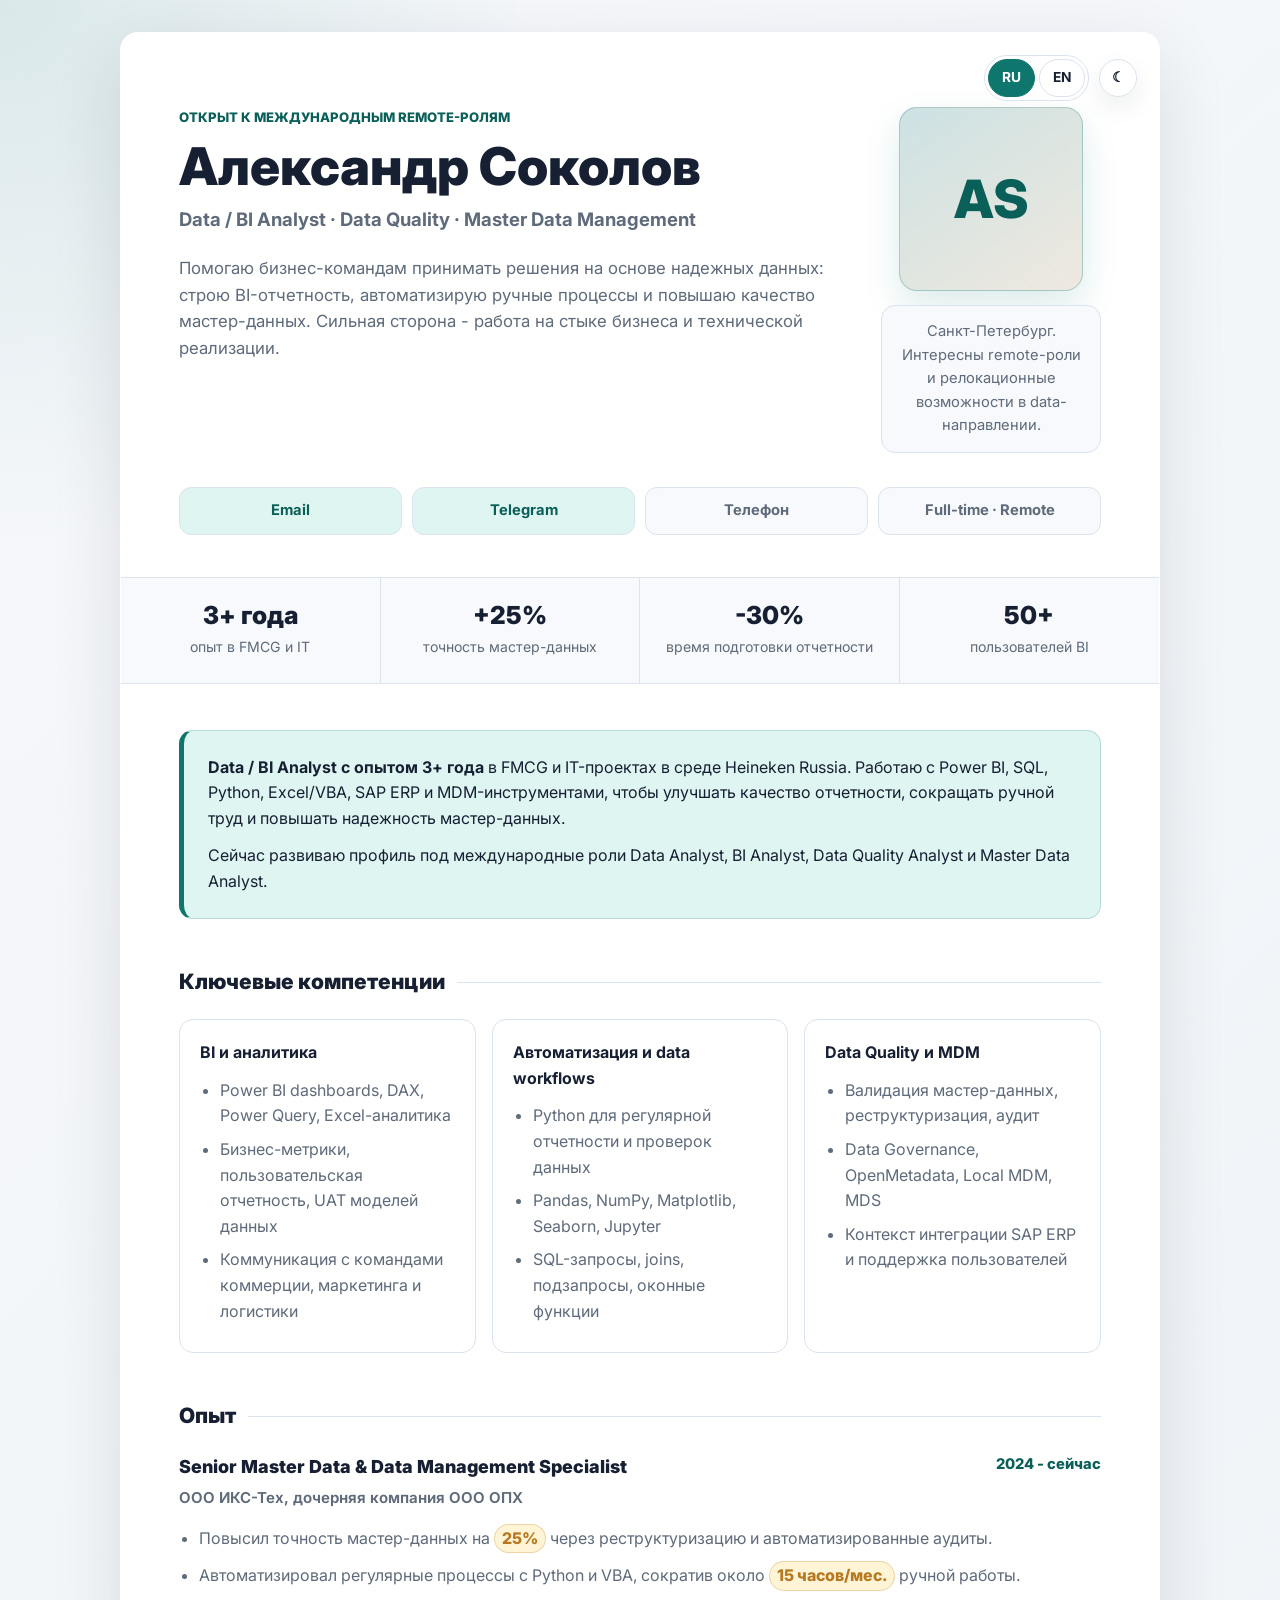
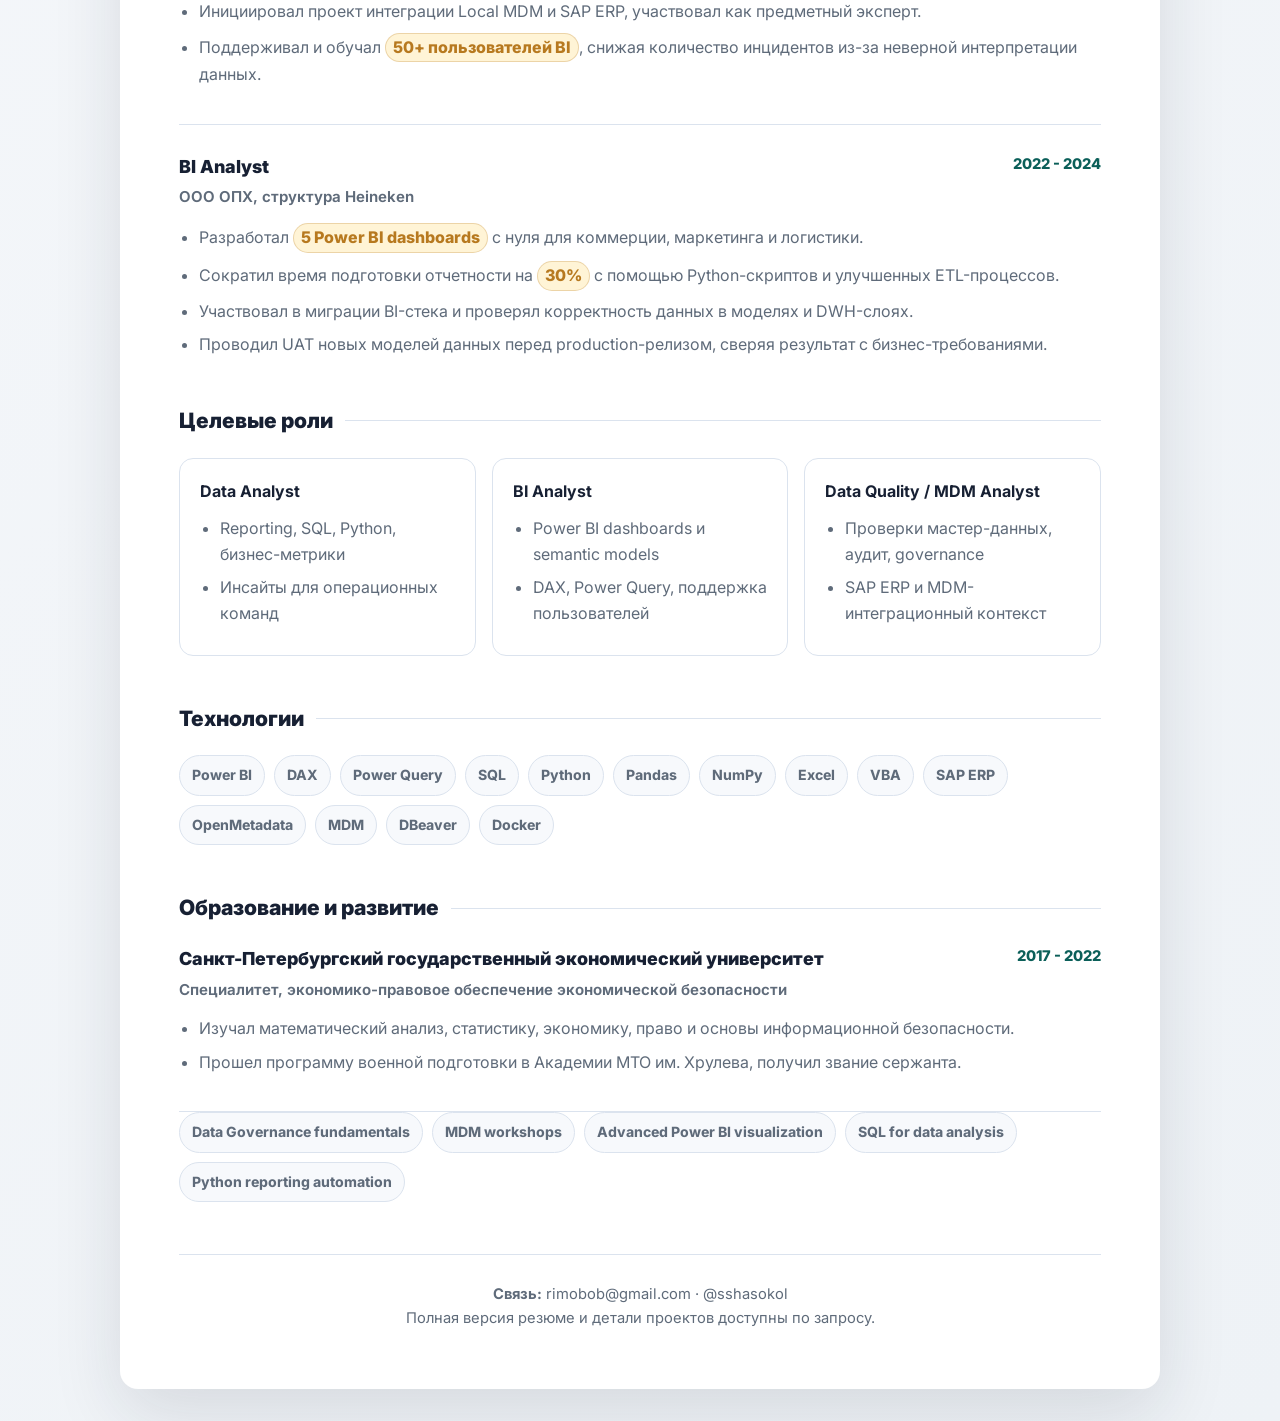
==== commit 9846d985: "Refresh CV site for GitHub Pages" ====
--- a/index.html
+++ b/index.html
@@ -1,259 +1,214 @@
 <!DOCTYPE html>
 <html lang="ru">
 <head>
-<meta charset="UTF-8">
-<meta name="viewport" content="width=device-width, initial-scale=1.0">
-<title>Александр Соколов — Data Analyst & Data Governance Specialist</title>
-<link rel="preconnect" href="https://fonts.googleapis.com">
-<link rel="preconnect" href="https://fonts.gstatic.com" crossorigin>
-<link href="https://fonts.googleapis.com/css2?family=Inter:wght@300;400;500;600;700&display=swap" rel="stylesheet">
-<meta name="description" content="Data Analyst с опытом работы в FMCG и IT-проектах. Специализируюсь на повышении качества данных, автоматизации и BI.">
-<meta property="og:title" content="Александр Соколов | Data Analyst">
-<meta property="og:description" content="BI, Python, Data Governance. Превращаю данные в решения.">
-<meta property="og:image" content="https://sshasokol.github.io/assets/images/profile%20photo.jpg">
-<meta property="og:url" content="https://sshasokol.github.io">
-<meta property="og:type" content="website">
-<meta name="twitter:card" content="summary_large_image">
-<meta name="author" content="Александр Соколов">
-<meta name="keywords" content="Data Analyst, BI, Data Governance, Python, SQL, Power BI">
-<link rel="icon" href="/assets/images/favicon.ico" type="image/x-icon">
-<link rel="apple-touch-icon" href="/assets/images/apple-touch-icon.png">
-<link rel="stylesheet" href="assets/css/style.css">
-<style>
-/* ===== ДОБАВКИ ДЛЯ АНИМАЦИИ И ТЕМЫ (можно перенести в style.css) ===== */
-html { scroll-behavior: smooth; }
-
-/* Анимация появления */
-.fade-in { opacity: 0; transform: translateY(16px); transition: opacity 0.5s ease, transform 0.5s ease; }
-.fade-in.visible { opacity: 1; transform: translateY(0); }
-
-/* Метрики */
-.metrics-grid {
-  display: grid;
-  grid-template-columns: repeat(auto-fit, minmax(140px, 1fr));
-  gap: 12px;
-  margin: 24px 0 32px;
-  padding: 16px;
-  background: #f8fafc;
-  border-radius: 12px;
-  border: 1px solid #e5e7eb;
-}
-.metric {
-  text-align: center;
-  padding: 8px;
-}
-.metric-value {
-  display: block;
-  font-size: 1.4em;
-  font-weight: 700;
-  color: #111827;
-}
-.metric-label {
-  font-size: 0.85em;
-  color: #6b7280;
-}
-
-/* Кнопка темы */
-#theme-toggle {
-  position: fixed;
-  top: 16px;
-  right: 16px;
-  z-index: 1000;
-  padding: 8px 12px;
-  background: #e5e7eb;
-  border: none;
-  border-radius: 8px;
-  cursor: pointer;
-  font-size: 1.1em;
-  transition: background 0.2s;
-}
-#theme-toggle:hover { background: #d1d5db; }
-
-/* Улучшенные ховеры */
-.skill-card, .job { transition: transform 0.2s, box-shadow 0.2s; }
-.skill-card:hover, .job:hover { transform: translateY(-2px); box-shadow: 0 8px 24px rgba(0,0,0,0.08); }
-
-/* Доступность: фокус */
-a:focus, button:focus { outline: 2px solid #3b82f6; outline-offset: 2px; }
-
-/* Печать */
-@media print {
-  #theme-toggle, .lang-switcher { display: none !important; }
-  body { background: white; color: black; padding: 0; }
-  .resume-card { box-shadow: none; padding: 20px; }
-  a { text-decoration: none; color: inherit; }
-}
-
-/* Тёмная тема (базовые переопределения) */
-body.dark-mode { background: #111827; color: #f9fafb; }
-body.dark-mode .resume-card { background: #1f2937; }
-body.dark-mode .contact-bar, body.dark-mode .metrics-grid { background: #1f2937; border-color: #374151; }
-body.dark-mode .metric-value { color: #f9fafb; }
-body.dark-mode .metric-label { color: #d1d5db; }
-body.dark-mode .skill-card { background: #1f2937; border-top-color: #60a5fa; }
-body.dark-mode .job { border-bottom-color: #374151; }
-body.dark-mode .tech-tag { background: #374151; border-color: #4b5563; color: #f3f4f6; }
-body.dark-mode #theme-toggle { background: #374151; color: #f9fafb; }
-body.dark-mode #theme-toggle:hover { background: #4b5563; }
-</style>
+    <meta charset="UTF-8">
+    <meta name="viewport" content="width=device-width, initial-scale=1.0">
+    <title>Александр Соколов | Data / BI Analyst</title>
+    <meta name="description" content="Data / BI Analyst с опытом 3+ года в FMCG и IT: Power BI, SQL, Python, Data Quality, Data Governance и Master Data Management.">
+    <meta name="author" content="Александр Соколов">
+    <meta name="keywords" content="Data Analyst, BI Analyst, Power BI, SQL, Python, Data Quality, Data Governance, MDM, FMCG">
+    <meta property="og:title" content="Александр Соколов | Data / BI Analyst">
+    <meta property="og:description" content="Power BI, SQL, Python automation, Data Quality и Master Data Management.">
+    <meta property="og:url" content="https://sshasokol.github.io/">
+    <meta property="og:type" content="profile">
+    <meta name="twitter:card" content="summary">
+    <link rel="canonical" href="https://sshasokol.github.io/">
+    <link rel="alternate" hreflang="ru" href="https://sshasokol.github.io/">
+    <link rel="alternate" hreflang="en" href="https://sshasokol.github.io/en/">
+    <link rel="preconnect" href="https://fonts.googleapis.com">
+    <link rel="preconnect" href="https://fonts.gstatic.com" crossorigin>
+    <link href="https://fonts.googleapis.com/css2?family=Inter:wght@400;500;650;700;800&display=swap" rel="stylesheet">
+    <link rel="stylesheet" href="assets/css/style.css">
 </head>
 <body>
-<!-- Кнопка темы -->
-<button id="theme-toggle" aria-label="Переключить тему">🌙</button>
-
-<div class="resume-card">
-<header class="header">
-<div class="header-text">
-<h1 class="name">Александр Соколов</h1>
-<h2 class="title">Data / BI Analyst - Data Quality & Governance</h2>
-<p class="tagline">Data Analyst с опытом работы в FMCG и IT-проектах (структура Heineken Russia). 
-       Специализируюсь на повышении качества данных, автоматизации аналитических процессов и поддержке управленческих решений. 
-       <br>Помогаю бизнесу сократить ручной труд, повышать надежность мастер-данных и ускорять принятие решений за счет BI, SQL и автоматизации</p>
-</div>
-<div class="header-photo">
-<img src="/assets/images/profile photo.jpg" alt="Александр Соколов" loading="lazy">
-</div>
-<div class="lang-switcher">
-    <a href="/" class="lang-btn active" aria-label="Русская версия">RU</a>
-    <a href="/en/" class="lang-btn" aria-label="English version">EN</a>
-</div>
-
-<div class="contact-bar">
-<div class="contact-item"><span class="contact-icon">✈️</span><a href="https://t.me/sshasokol" target="_blank" class="contact-link">Telegram</a></div>
-<div class="contact-item"><span class="contact-icon">📧</span><a href="mailto:rimobob@gmail.com" class="contact-link">Email</a></div>
-<div class="contact-item"><span class="contact-icon">📱</span><a href="tel:+79313109529" class="contact-link">Телефон</a></div>
-<div class="contact-item"><span class="contact-icon">💼</span><span class="contact-text">Полная занятость</span></div>
-<div class="contact-item"><span class="contact-icon">🕐</span><span class="contact-text">Удалённо/гибрид</span></div>
-<div class="contact-item contact-item-city"><span class="contact-icon">📍</span><a href="https://yandex.ru/maps/2/saint-petersburg/" target="_blank" class="contact-link">Санкт-Петербург</a></div>
-<div class="contact-item contact-item-download"><span class="contact-icon">📄</span><a href="mailto:rimobob@gmail.com" class="contact-link">PDF по запросу</a></div>
-</div>
-</header>
-
-<!-- 🔥 НОВЫЙ БЛОК: Ключевые метрики (сразу видно ценность) -->
-<section class="metrics-grid fade-in">
-  <div class="metric"><span class="metric-value">+25%</span><span class="metric-label">точность данных</span></div>
-  <div class="metric"><span class="metric-value">-15ч/мес</span><span class="metric-label">рутины</span></div>
-  <div class="metric"><span class="metric-value">5</span><span class="metric-label">дашбордов</span></div>
-  <div class="metric"><span class="metric-value">50+</span><span class="metric-label">пользователей</span></div>
-</section>
-
-<section class="summary fade-in">
-<p><strong>Более 3 лет опыта</strong> в FMCG и IT (структура Heineken Russia). Специализируюсь на построении BI-отчетности, автоматизации процессов на Python и управлении мастер-данными. Нацелен на то, чтобы сделать данные доступными и понятными для бизнеса. Успешно работаю на стыке бизнес-запросов и технической реализации.</p>
-</section>
-
-<h2 class="section-title fade-in">🚀 Ключевые компетенции</h2>
-<div class="skills-grid">
-<div class="skill-card fade-in"><h3>📊BI & Визуализация</h3><ul><li>Power BI, DAX, Power Query</li><li>Создание дашбордов с нуля</li><li>Pivot Tables, VBA</li></ul></div>
-<div class="skill-card fade-in"><h3>🐍Программирование</h3><ul><li>Python (Pandas, NumPy, Matplotlib/Seaborn)</li><li>Автоматизация отчетов и ETL</li><li>SQL (оконные функции, подзапросы)</li></ul></div>
-<div class="skill-card fade-in"><h3>🗄️Управление данными</h3><ul><li>Data Governance (OpenMetaData, LMDM)</li><li>Мастер-данные (MDM), MDS</li><li>Аудит и оптимизация данных</li></ul></div>
-<div class="skill-card fade-in"><h3>🔧Инструменты & ERP</h3><ul><li>SAP ERP, 1С</li><li>Git, Docker</li><li>Miro, Draw.io</li></ul></div>
-</div>
-
-<h2 class="section-title fade-in">💼 Опыт работы</h2>
-<div class="job fade-in">
-<h3 class="job-title">Старший специалист по мастер-данным и управлению данными</h3>
-<p class="job-meta"><strong>ООО «ИКС-Тех» (Дочка ООО «ОПХ»)</strong> | 2024 — н.в.</p>
-<ul>
-<li>Повысил точность мастер-данных на <span class="highlight">25%</span> через реструктуризацию, внедрение автоматизированных аудитов.</li>
-<li>Автоматизировал процессы с помощью Python и VBA (<span class="highlight">-15 часов</span> ручной работы/месяц).</li>
-<li>Инициировал проект по интеграции Local MDM и SAP ERP, участвовал в роли эксперта.</li>
-<li>Осуществляю поддержку и обучение более 50-ти пользователей BI-инструментов, снизив количество инцидентов из-за непонимания данных.</li>
-</ul>
-</div>
-<div class="job fade-in">
-<h3 class="job-title">BI-аналитик</h3>
-<p class="job-meta"><strong>ООО «ОПХ» (в структуре Heineken)</strong> | 2022 — 2024</p>
-<ul>
-<li>Разработал <span class="highlight">5 ключевых дашбордов</span> в Power BI с нуля (для функций коммерции, маркетинга и логистики).</li>
-<li>Сократил время формирования отчетности на <span class="highlight">30%</span> с помощью python-скриптов и улучшенных ETL-процессов.</li>
-<li>Участвовал в миграции BI-системы на новый стэк - отвечал за корректность данных в моделях и DWH</li>
-<li>Проводил приемочное тестирование новых моделей данных, обеспечивая их соответствие бизнес-требованиям перед выходом в продакшн</li>
-</ul>
-</div>
-
-<h2 class="section-title fade-in">🎓 Образование</h2>
-<div class="job fade-in">
-<h3 class="job-title">Санкт-Петербургский Государственный Экономический Университет</h3>
-<p class="job-meta"><strong>Специалитет, Экономико-правовое обеспечение экономической безопасности</strong> | 2017 – 2022</p>
-<ul>
-<li>Углублённое изучение математического анализа, статистики и основ информационной безопасности.</li>
-<li>Прошел программу военной подготовки в Академии МТО им. Хрулева, получил звание Сержант.</li>
-</ul>
-</div>
-
-<h3 class="section-title fade-in" style="font-size: 1.4em; margin: 40px 0 20px 0; color: #010003;">📚 Дополнительное обучение</h3>
-<div class="skills-grid" style="grid-template-columns: repeat(auto-fit, minmax(280px, 1fr));">
-<div class="skill-card fade-in" style="border-top-color: #8b5cf6;"><h3>Data Governance & MDM</h3><ul><li><strong>Интенсив «Основы Data Governance»</strong> (Data Quality Community, 2025)</li><li><strong>Серия воркшопов по Master Data Management</strong> (IT-сообщество СПб, 2024-2025)</li><li>Изучение фреймворков DAMA, практик внедрения OpenMetaData</li></ul></div>
-<div class="skill-card fade-in" style="border-top-color: #10b981;"><h3>Аналитика и BI</h3><ul><li><strong>Мастер-класс «Продвинутая визуализация в Power BI»</strong> (BI Professionals Meetup, 2023)</li><li><strong>Мини-курс «SQL для анализа данных»</strong> (Stepik, 2022)</li><li>Регулярное участие в конференциях Data Saturday (Москва, СПб)</li></ul></div>
-<div class="skill-card fade-in" style="border-top-color: #f59e0b;"><h3>Автоматизация и Python</h3><ul><li><strong>Практикум «Автоматизация отчётов на Python»</strong> (Хекслет, 2024)</li><li><strong>Серия вебинаров «Pandas для реальных задач»</strong> (OTUS, 2023)</li><li>Самостоятельное изучение архитектуры ETL-процессов и пайплайнов данных</li></ul></div>
-</div>
-
-<h2 class="section-title fade-in">✨ Ценности & Подход к работе</h2>
-<div class="summary fade-in" style="background: #fef7ff; border-left-color: #8b5cf6; margin-top: 20px;">
-<div style="display: grid; grid-template-columns: repeat(auto-fit, minmax(250px, 1fr)); gap: 25px;">
-<div><h4 style="color: #7c3aed; margin-bottom: 12px;">🏗️ Процессы как фундамент</h4><p style="color: #4b5563; font-size: 0.95em;">Ценю зрелые процессы: CI/CD для аналитики, версионирование, код-ревью, автоматическое тестирование. Без этого сложно масштабировать качество.</p></div>
-<div><h4 style="color: #7c3aed; margin-bottom: 12px;">🤝 Команда & Коммуникация</h4><p style="color: #4b5563; font-size: 0.95em;">Ищу среду, где поощряют инициативу, дают честный фидбек и ценят эмпатию. Работаю на стыке бизнеса и техники.</p></div>
-<div><h4 style="color: #7c3aed; margin-bottom: 12px;">📈 Data-Driven подход</h4><p style="color: #4b5563; font-size: 0.95em;">Верю, что данные должны быть доступны и понятны каждому в компании. Цель - превращение raw data в инсайты для управленческих решений.</p></div>
-</div>
-</div>
-
-<h2 class="section-title fade-in">⚙️ Технологии в работе</h2>
-<div class="summary fade-in" style="background: #f0f9ff; margin-bottom: 30px;">
-<div style="display: flex; flex-wrap: wrap; gap: 12px; justify-content: center;">
-<span class="tech-tag">Power BI</span><span class="tech-tag">Python</span><span class="tech-tag">SQL</span><span class="tech-tag">Pandas</span><span class="tech-tag">DAX</span><span class="tech-tag">Excel</span><span class="tech-tag">Jupyter</span><span class="tech-tag">SAP ERP</span><span class="tech-tag">1C</span><span class="tech-tag">Git</span><span class="tech-tag">OpenMetaData</span><span class="tech-tag">MDM</span><span class="tech-tag">ETL</span><span class="tech-tag">DBeaver</span><span class="tech-tag">ProcessRunner</span>
-</div>
-</div>
-
-<h2 class="section-title fade-in">🌅 Вне работы</h2>
-<div class="skills-grid" style="grid-template-columns: repeat(auto-fit, minmax(280px, 1fr)); margin-bottom: 40px;">
-<div class="skill-card fade-in" style="border-top-color: #ef4444;"><h3>🏔️ Активный отдых</h3><ul><li><strong>Экстремальные виды спорта:</strong> горные лыжи, эндуро, скейт</li><li>Походы и путешествия по природным локациям</li></ul></div>
-<div class="skill-card fade-in" style="border-top-color: #8b5cf6;"><h3>📚 Интересы</h3><ul><li><strong>Психология:</strong> поведенческая экономика, когнитивные науки</li><li><strong>История:</strong> анализ исторических процессов и событий</li></ul></div>
-<div class="skill-card fade-in" style="border-top-color: #10b981;"><h3>💡 Развитие</h3><ul><li><strong>Профессиональное:</strong> ежедневное чтение технических статей, изучение новых технологий в Data-сфере</li><li><strong>Личное:</strong> забота о животных, поддержание активного образа жизни</li></ul></div>
-</div>
-
-<footer class="fade-in">
-<p><strong>Связь:</strong> rimobob@gmail.com | Telegram: @sshasokol</p>
-<p>Полная версия резюме доступна по запросу</p>
-</footer>
-</div>
-
-<script>
-// ===== ТЕМНАЯ ТЕМА =====
-const toggle = document.getElementById('theme-toggle');
-const body = document.body;
-if (localStorage.getItem('theme') === 'dark') body.classList.add('dark-mode');
-toggle.addEventListener('click', () => {
-  body.classList.toggle('dark-mode');
-  localStorage.setItem('theme', body.classList.contains('dark-mode') ? 'dark' : 'light');
-});
-
-// ===== АНИМАЦИЯ ПРИ СКРОЛЛЕ =====
-const observer = new IntersectionObserver((entries) => {
-  entries.forEach(entry => {
-    if (entry.isIntersecting) entry.target.classList.add('visible');
-  });
-}, { threshold: 0.1 });
-document.querySelectorAll('.fade-in').forEach(el => observer.observe(el));
-
-// ===== ПЕЧАТЬ: скрыть кнопку темы =====
-window.onbeforeprint = () => { toggle.style.display = 'none'; };
-</script>
-<button id="theme-toggle" aria-label="Переключить тему">🌙</button>
-<script>
-// Тёмная тема
-const toggle = document.getElementById('theme-toggle');
-if (localStorage.getItem('theme') === 'dark') document.body.classList.add('dark-mode');
-toggle.addEventListener('click', () => {
-  document.body.classList.toggle('dark-mode');
-  localStorage.setItem('theme', document.body.classList.contains('dark-mode') ? 'dark' : 'light');
-});
-// Анимация при скролле
-const observer = new IntersectionObserver((entries) => {
-  entries.forEach(e => { if (e.isIntersecting) e.target.classList.add('visible'); });
-}, { threshold: 0.1 });
-document.querySelectorAll('.fade-in').forEach(el => observer.observe(el));
-// Печать
-window.onbeforeprint = () => { if(toggle) toggle.style.display = 'none'; };
-</script>
+    <main class="page">
+        <article class="resume-card">
+            <div class="top-actions" aria-label="Управление страницей">
+                <nav class="lang-switcher" aria-label="Язык">
+                    <a class="lang-btn active" href="./" aria-current="page">RU</a>
+                    <a class="lang-btn" href="en/index.html">EN</a>
+                </nav>
+                <button class="theme-toggle" type="button" data-theme-toggle aria-label="Переключить тему">☾</button>
+            </div>
+
+            <header class="hero">
+                <div>
+                    <p class="eyebrow">Открыт к международным remote-ролям</p>
+                    <h1 class="name">Александр Соколов</h1>
+                    <p class="title">Data / BI Analyst · Data Quality · Master Data Management</p>
+                    <p class="tagline">Помогаю бизнес-командам принимать решения на основе надежных данных: строю BI-отчетность, автоматизирую ручные процессы и повышаю качество мастер-данных. Сильная сторона - работа на стыке бизнеса и технической реализации.</p>
+                </div>
+
+                <aside class="hero-aside" aria-label="Краткий профиль">
+                    <div class="avatar" aria-hidden="true">AS</div>
+                    <p class="availability">Санкт-Петербург. Интересны remote-роли и релокационные возможности в data-направлении.</p>
+                </aside>
+            </header>
+
+            <section class="contact-bar" aria-label="Контакты">
+                <a class="contact-item primary" href="mailto:rimobob@gmail.com">Email</a>
+                <a class="contact-item primary" href="https://t.me/sshasokol" target="_blank" rel="noreferrer">Telegram</a>
+                <a class="contact-item" href="tel:+79313109529">Телефон</a>
+                <span class="contact-item">Full-time · Remote</span>
+            </section>
+
+            <section class="metrics-grid fade-in" aria-label="Ключевой результат">
+                <div class="metric"><span class="metric-value">3+ года</span><span class="metric-label">опыт в FMCG и IT</span></div>
+                <div class="metric"><span class="metric-value">+25%</span><span class="metric-label">точность мастер-данных</span></div>
+                <div class="metric"><span class="metric-value">-30%</span><span class="metric-label">время подготовки отчетности</span></div>
+                <div class="metric"><span class="metric-value">50+</span><span class="metric-label">пользователей BI</span></div>
+            </section>
+
+            <div class="content">
+                <section class="section summary fade-in">
+                    <p><strong>Data / BI Analyst с опытом 3+ года</strong> в FMCG и IT-проектах в среде Heineken Russia. Работаю с Power BI, SQL, Python, Excel/VBA, SAP ERP и MDM-инструментами, чтобы улучшать качество отчетности, сокращать ручной труд и повышать надежность мастер-данных.</p>
+                    <p>Сейчас развиваю профиль под международные роли Data Analyst, BI Analyst, Data Quality Analyst и Master Data Analyst.</p>
+                </section>
+
+                <section class="section fade-in">
+                    <h2 class="section-title">Ключевые компетенции</h2>
+                    <div class="skills-grid">
+                        <div class="skill-card">
+                            <h3>BI и аналитика</h3>
+                            <ul>
+                                <li>Power BI dashboards, DAX, Power Query, Excel-аналитика</li>
+                                <li>Бизнес-метрики, пользовательская отчетность, UAT моделей данных</li>
+                                <li>Коммуникация с командами коммерции, маркетинга и логистики</li>
+                            </ul>
+                        </div>
+                        <div class="skill-card">
+                            <h3>Автоматизация и data workflows</h3>
+                            <ul>
+                                <li>Python для регулярной отчетности и проверок данных</li>
+                                <li>Pandas, NumPy, Matplotlib, Seaborn, Jupyter</li>
+                                <li>SQL-запросы, joins, подзапросы, оконные функции</li>
+                            </ul>
+                        </div>
+                        <div class="skill-card">
+                            <h3>Data Quality и MDM</h3>
+                            <ul>
+                                <li>Валидация мастер-данных, реструктуризация, аудит</li>
+                                <li>Data Governance, OpenMetadata, Local MDM, MDS</li>
+                                <li>Контекст интеграции SAP ERP и поддержка пользователей</li>
+                            </ul>
+                        </div>
+                    </div>
+                </section>
+
+                <section class="section fade-in">
+                    <h2 class="section-title">Опыт</h2>
+                    <div class="job">
+                        <div class="job-head">
+                            <div>
+                                <h3 class="job-title">Senior Master Data & Data Management Specialist</h3>
+                                <p class="job-meta">ООО ИКС-Тех, дочерняя компания ООО ОПХ</p>
+                            </div>
+                            <p class="job-date">2024 - сейчас</p>
+                        </div>
+                        <ul>
+                            <li>Повысил точность мастер-данных на <span class="highlight">25%</span> через реструктуризацию и автоматизированные аудиты.</li>
+                            <li>Автоматизировал регулярные процессы с Python и VBA, сократив около <span class="highlight">15 часов/мес.</span> ручной работы.</li>
+                            <li>Инициировал проект интеграции Local MDM и SAP ERP, участвовал как предметный эксперт.</li>
+                            <li>Поддерживал и обучал <span class="highlight">50+ пользователей BI</span>, снижая количество инцидентов из-за неверной интерпретации данных.</li>
+                        </ul>
+                    </div>
+
+                    <div class="job">
+                        <div class="job-head">
+                            <div>
+                                <h3 class="job-title">BI Analyst</h3>
+                                <p class="job-meta">ООО ОПХ, структура Heineken</p>
+                            </div>
+                            <p class="job-date">2022 - 2024</p>
+                        </div>
+                        <ul>
+                            <li>Разработал <span class="highlight">5 Power BI dashboards</span> с нуля для коммерции, маркетинга и логистики.</li>
+                            <li>Сократил время подготовки отчетности на <span class="highlight">30%</span> с помощью Python-скриптов и улучшенных ETL-процессов.</li>
+                            <li>Участвовал в миграции BI-стека и проверял корректность данных в моделях и DWH-слоях.</li>
+                            <li>Проводил UAT новых моделей данных перед production-релизом, сверяя результат с бизнес-требованиями.</li>
+                        </ul>
+                    </div>
+                </section>
+
+                <section class="section fade-in">
+                    <h2 class="section-title">Целевые роли</h2>
+                    <div class="focus-grid">
+                        <div class="focus-card">
+                            <h3>Data Analyst</h3>
+                            <ul>
+                                <li>Reporting, SQL, Python, бизнес-метрики</li>
+                                <li>Инсайты для операционных команд</li>
+                            </ul>
+                        </div>
+                        <div class="focus-card">
+                            <h3>BI Analyst</h3>
+                            <ul>
+                                <li>Power BI dashboards и semantic models</li>
+                                <li>DAX, Power Query, поддержка пользователей</li>
+                            </ul>
+                        </div>
+                        <div class="focus-card">
+                            <h3>Data Quality / MDM Analyst</h3>
+                            <ul>
+                                <li>Проверки мастер-данных, аудит, governance</li>
+                                <li>SAP ERP и MDM-интеграционный контекст</li>
+                            </ul>
+                        </div>
+                    </div>
+                </section>
+
+                <section class="section fade-in">
+                    <h2 class="section-title">Технологии</h2>
+                    <div class="tech-list" aria-label="Стек технологий">
+                        <span class="tech-tag">Power BI</span>
+                        <span class="tech-tag">DAX</span>
+                        <span class="tech-tag">Power Query</span>
+                        <span class="tech-tag">SQL</span>
+                        <span class="tech-tag">Python</span>
+                        <span class="tech-tag">Pandas</span>
+                        <span class="tech-tag">NumPy</span>
+                        <span class="tech-tag">Excel</span>
+                        <span class="tech-tag">VBA</span>
+                        <span class="tech-tag">SAP ERP</span>
+                        <span class="tech-tag">OpenMetadata</span>
+                        <span class="tech-tag">MDM</span>
+                        <span class="tech-tag">DBeaver</span>
+                        <span class="tech-tag">Docker</span>
+                    </div>
+                </section>
+
+                <section class="section fade-in">
+                    <h2 class="section-title">Образование и развитие</h2>
+                    <div class="job">
+                        <div class="job-head">
+                            <div>
+                                <h3 class="job-title">Санкт-Петербургский государственный экономический университет</h3>
+                                <p class="job-meta">Специалитет, экономико-правовое обеспечение экономической безопасности</p>
+                            </div>
+                            <p class="job-date">2017 - 2022</p>
+                        </div>
+                        <ul>
+                            <li>Изучал математический анализ, статистику, экономику, право и основы информационной безопасности.</li>
+                            <li>Прошел программу военной подготовки в Академии МТО им. Хрулева, получил звание сержанта.</li>
+                        </ul>
+                    </div>
+                    <div class="tech-list">
+                        <span class="tech-tag">Data Governance fundamentals</span>
+                        <span class="tech-tag">MDM workshops</span>
+                        <span class="tech-tag">Advanced Power BI visualization</span>
+                        <span class="tech-tag">SQL for data analysis</span>
+                        <span class="tech-tag">Python reporting automation</span>
+                    </div>
+                </section>
+
+                <footer class="footer">
+                    <p><strong>Связь:</strong> <a href="mailto:rimobob@gmail.com">rimobob@gmail.com</a> · <a href="https://t.me/sshasokol" target="_blank" rel="noreferrer">@sshasokol</a></p>
+                    <p>Полная версия резюме и детали проектов доступны по запросу.</p>
+                </footer>
+            </div>
+        </article>
+    </main>
+
+    <script src="assets/js/main.js"></script>
 </body>
 </html>
--- a/assets/css/style.css
+++ b/assets/css/style.css
@@ -1,509 +1,598 @@
-/* ===== BASE RESET ===== */
-* { 
-    margin: 0; 
-    padding: 0; 
-    box-sizing: border-box; 
-}
-
-html { scroll-behavior: smooth; }
+:root {
+    --bg: #eef2f6;
+    --surface: #ffffff;
+    --surface-soft: #f7f9fc;
+    --text: #172033;
+    --muted: #5f6b7a;
+    --line: #dbe3ee;
+    --accent: #0f766e;
+    --accent-strong: #0b5f59;
+    --accent-soft: #dff5f1;
+    --gold: #b7791f;
+    --gold-soft: #fff4d6;
+    --shadow: 0 24px 70px rgba(22, 32, 51, 0.12);
+}
+
+* {
+    box-sizing: border-box;
+    margin: 0;
+    padding: 0;
+}
+
+html {
+    scroll-behavior: smooth;
+}
 
 body {
-    font-family: 'Inter', -apple-system, BlinkMacSystemFont, 'Segoe UI', sans-serif;
+    min-height: 100vh;
+    background:
+        radial-gradient(circle at top left, rgba(15, 118, 110, 0.12), transparent 34rem),
+        linear-gradient(135deg, #f6f8fb 0%, var(--bg) 100%);
+    color: var(--text);
+    font-family: Inter, -apple-system, BlinkMacSystemFont, "Segoe UI", sans-serif;
     line-height: 1.6;
-    color: #1f2937;
-    background-color: #f9fafb;
-    padding: 20px;
-    max-width: 900px;
-    margin: 40px auto;
-    transition: background-color 0.3s ease, color 0.3s ease;
-}
-
-/* ===== DARK MODE ===== */
+    padding: 32px 18px;
+}
+
 body.dark-mode {
-    background-color: #111827;
-    color: #f9fafb;
-}
-
-body.dark-mode .resume-card { background: #1f2937; }
-body.dark-mode .contact-bar,
-body.dark-mode .metrics-grid,
-body.dark-mode .summary { background: #1f2937; border-color: #374151; }
-body.dark-mode .metric-value { color: #f9fafb; }
-body.dark-mode .metric-label { color: #d1d5db; }
-body.dark-mode .skill-card { background: #1f2937; border-top-color: #60a5fa; }
-body.dark-mode .skill-card h3 { color: #f3f4f6; }
-body.dark-mode .skill-card li { color: #d1d5db; }
-body.dark-mode .job { border-bottom-color: #374151; }
-body.dark-mode .job-title { color: #f9fafb; }
-body.dark-mode .job-meta { color: #9ca3af; }
-body.dark-mode .job li { color: #d1d5db; }
-body.dark-mode .tech-tag { background: #374151; border-color: #4b5563; color: #f3f4f6; }
-body.dark-mode .tech-tag:hover { background: #3b82f6; color: white; }
-body.dark-mode footer { border-top-color: #374151; color: #9ca3af; }
-body.dark-mode .name { color: #f9fafb; }
-body.dark-mode .title { color: #9ca3af; }
-body.dark-mode .tagline { color: #d1d5db; }
-body.dark-mode .section-title { color: #f9fafb; border-bottom-color: #374151; }
-body.dark-mode .contact-link,
-body.dark-mode a { color: #f3f4f6; }
-body.dark-mode .contact-link:hover,
-body.dark-mode a:hover { color: #60a5fa; }
-body.dark-mode .contact-text { color: #d1d5db; }
-body.dark-mode #theme-toggle { background: #374151; color: #f9fafb; }
-body.dark-mode #theme-toggle:hover { background: #4b5563; }
-
-/* ===== LAYOUT ===== */
+    --bg: #111827;
+    --surface: #182230;
+    --surface-soft: #111827;
+    --text: #f8fafc;
+    --muted: #c7d2df;
+    --line: #334155;
+    --accent: #5eead4;
+    --accent-strong: #99f6e4;
+    --accent-soft: rgba(94, 234, 212, 0.12);
+    --gold: #f8d67a;
+    --gold-soft: rgba(248, 214, 122, 0.12);
+    --shadow: 0 24px 70px rgba(0, 0, 0, 0.35);
+    background:
+        radial-gradient(circle at top left, rgba(94, 234, 212, 0.12), transparent 34rem),
+        #0f172a;
+}
+
+a {
+    color: inherit;
+    text-decoration: none;
+}
+
+a:hover {
+    color: var(--accent-strong);
+}
+
+a:focus-visible,
+button:focus-visible {
+    outline: 3px solid rgba(15, 118, 110, 0.35);
+    outline-offset: 3px;
+}
+
+.page {
+    max-width: 1040px;
+    margin: 0 auto;
+}
+
 .resume-card {
-    background: white;
-    border-radius: 16px;
-    box-shadow: 0 4px 24px rgba(0, 0, 0, 0.06);
-    padding: 48px;
-    margin-top: 0;
-    transition: background-color 0.3s ease;
-}
-
-.header {
-    display: flex;
-    justify-content: space-between;
-    align-items: flex-start;
-    gap: 40px;
-    margin-bottom: 40px;
-    flex-wrap: wrap;
-}
-
-.header-text { flex: 1; min-width: 300px; }
+    position: relative;
+    overflow: hidden;
+    background: var(--surface);
+    border: 1px solid rgba(255, 255, 255, 0.55);
+    border-radius: 18px;
+    box-shadow: var(--shadow);
+}
+
+.top-actions {
+    position: absolute;
+    top: 22px;
+    right: 22px;
+    z-index: 3;
+    display: flex;
+    gap: 10px;
+    align-items: center;
+}
+
+.theme-toggle,
+.lang-btn {
+    min-height: 38px;
+    border: 1px solid var(--line);
+    border-radius: 999px;
+    background: rgba(255, 255, 255, 0.86);
+    color: #172033;
+    cursor: pointer;
+    font: inherit;
+    font-size: 0.86rem;
+    font-weight: 700;
+    line-height: 1;
+    box-shadow: 0 10px 24px rgba(22, 32, 51, 0.08);
+}
+
+body.dark-mode .theme-toggle,
+body.dark-mode .lang-btn {
+    background: rgba(24, 34, 48, 0.9);
+    color: var(--text);
+}
+
+.theme-toggle {
+    width: 38px;
+}
+
+.lang-switcher {
+    display: flex;
+    gap: 4px;
+    padding: 3px;
+    border: 1px solid var(--line);
+    border-radius: 999px;
+    background: rgba(255, 255, 255, 0.58);
+}
+
+body.dark-mode .lang-switcher {
+    background: rgba(15, 23, 42, 0.78);
+}
+
+.lang-btn {
+    display: inline-flex;
+    align-items: center;
+    padding: 0 13px;
+    box-shadow: none;
+}
+
+.lang-btn.active {
+    background: var(--accent);
+    border-color: var(--accent);
+    color: white;
+}
+
+.hero {
+    display: grid;
+    grid-template-columns: minmax(0, 1fr) 220px;
+    gap: 44px;
+    padding: 74px 58px 34px;
+}
+
+.eyebrow {
+    color: var(--accent-strong);
+    font-size: 0.82rem;
+    font-weight: 800;
+    letter-spacing: 0;
+    text-transform: uppercase;
+}
 
 .name {
-    color: #111827;
-    font-size: 2.75em;
-    font-weight: 800;
-    margin-bottom: 8px;
-    line-height: 1.1;
+    margin-top: 12px;
+    color: var(--text);
+    font-size: 3.25rem;
+    font-weight: 850;
+    line-height: 1.02;
 }
 
 .title {
-    color: #3a3f69;
-    font-size: 1.1em;
-    font-weight: 600;
-    margin-bottom: 20px;
+    margin-top: 12px;
+    color: var(--muted);
+    font-size: 1.16rem;
+    font-weight: 700;
 }
 
 .tagline {
-    color: #6b7280;
-    font-size: 1.15em;
-    margin-bottom: 32px;
-    font-weight: 400;
-}
-
-.header-photo { flex: 0 0 200px; }
-.header-photo img {
+    max-width: 700px;
+    margin-top: 20px;
+    color: var(--muted);
+    font-size: 1.05rem;
+}
+
+.hero-aside {
+    display: flex;
+    flex-direction: column;
+    gap: 14px;
+    align-items: center;
+}
+
+.avatar {
+    display: grid;
+    width: 184px;
+    aspect-ratio: 1;
+    place-items: center;
+    border: 1px solid rgba(15, 118, 110, 0.26);
+    border-radius: 18px;
+    background:
+        linear-gradient(145deg, rgba(15, 118, 110, 0.18), rgba(183, 121, 31, 0.13)),
+        var(--surface-soft);
+    color: var(--accent-strong);
+    font-size: 3.3rem;
+    font-weight: 850;
+    box-shadow: 0 16px 36px rgba(15, 118, 110, 0.14);
+}
+
+.availability {
     width: 100%;
-    max-width: 200px;
+    padding: 14px;
+    border: 1px solid var(--line);
+    border-radius: 14px;
+    background: var(--surface-soft);
+    color: var(--muted);
+    font-size: 0.92rem;
+    text-align: center;
+}
+
+.contact-bar {
+    display: grid;
+    grid-template-columns: repeat(4, minmax(0, 1fr));
+    gap: 10px;
+    padding: 0 58px 42px;
+}
+
+.contact-item {
+    display: flex;
+    gap: 8px;
+    align-items: center;
+    justify-content: center;
+    min-height: 48px;
+    padding: 11px 12px;
+    border: 1px solid var(--line);
     border-radius: 12px;
-    box-shadow: 0 6px 16px rgba(59, 130, 246, 0.12);
-}
-
-/* ===== THEME TOGGLE BUTTON ===== */
-#theme-toggle {
-    position: fixed;
-    top: 16px;
-    right: 16px;
-    z-index: 1000;
-    padding: 8px 12px;
-    background: #e5e7eb;
-    border: none;
-    border-radius: 8px;
-    cursor: pointer;
-    font-size: 1.1em;
-    transition: background 0.2s;
-}
-#theme-toggle:hover { background: #d1d5db; }
-body.dark-mode #theme-toggle { background: #374151; color: #f9fafb; }
-body.dark-mode #theme-toggle:hover { background: #4b5563; }
-
-/* ===== METRICS GRID (NEW) ===== */
+    background: var(--surface-soft);
+    color: var(--muted);
+    font-size: 0.92rem;
+    font-weight: 700;
+    text-align: center;
+}
+
+.contact-item.primary {
+    background: var(--accent-soft);
+    color: var(--accent-strong);
+}
+
 .metrics-grid {
     display: grid;
-    grid-template-columns: repeat(auto-fit, minmax(140px, 1fr));
-    gap: 12px;
-    margin: 24px 0 32px;
-    padding: 16px;
-    background: #f8fafc;
-    border-radius: 12px;
-    border: 1px solid #e5e7eb;
-    transition: background-color 0.3s ease, border-color 0.3s ease;
-}
-.metric { text-align: center; padding: 8px; }
+    grid-template-columns: repeat(4, minmax(0, 1fr));
+    border-top: 1px solid var(--line);
+    border-bottom: 1px solid var(--line);
+    background: var(--surface-soft);
+}
+
+.metric {
+    padding: 24px 18px;
+    border-right: 1px solid var(--line);
+    text-align: center;
+}
+
+.metric:last-child {
+    border-right: 0;
+}
+
 .metric-value {
     display: block;
-    font-size: 1.4em;
-    font-weight: 700;
-    color: #111827;
-}
+    color: var(--text);
+    font-size: 1.55rem;
+    font-weight: 850;
+    line-height: 1.1;
+}
+
 .metric-label {
-    font-size: 0.85em;
-    color: #6b7280;
-}
-
-/* ===== CONTACT BAR ===== */
-.contact-bar {
-    display: grid;
+    display: block;
+    margin-top: 7px;
+    color: var(--muted);
+    font-size: 0.88rem;
+}
+
+.content {
+    padding: 46px 58px 58px;
+}
+
+.section {
+    margin-top: 46px;
+}
+
+.section:first-child {
+    margin-top: 0;
+}
+
+.section-title {
+    display: flex;
     gap: 12px;
-    background: #f8fafc;
-    padding: 22px;
-    border-radius: 12px;
-    margin-top: 30px;
-    border: 1px solid #e5e7eb;
-    width: 100%;
-    transition: background-color 0.3s ease, border-color 0.3s ease;
-}
-
-/* Desktop (900px+) */
-@media (min-width: 901px) {
-    .contact-bar {
-        grid-template-columns: repeat(3, 1fr);
-        grid-template-rows: auto auto auto;
-    }
-    .contact-item:nth-child(1) { grid-column: 1; grid-row: 1; }
-    .contact-item:nth-child(2) { grid-column: 2; grid-row: 1; }
-    .contact-item:nth-child(3) { grid-column: 3; grid-row: 1; }
-    .contact-item:nth-child(4) { grid-column: 1; grid-row: 2; }
-    .contact-item:nth-child(5) { grid-column: 2; grid-row: 2; }
-    .contact-item-city { grid-column: 3; grid-row: 2; }
-    .contact-item-download { grid-column: 1 / -1; grid-row: 3; }
-}
-
-/* Tablet (601px - 900px) */
-@media (min-width: 601px) and (max-width: 900px) {
-    .contact-bar {
-        grid-template-columns: repeat(2, 1fr);
-        grid-template-rows: auto auto auto auto;
-    }
-    .contact-item:nth-child(1) { grid-column: 1; grid-row: 1; }
-    .contact-item:nth-child(2) { grid-column: 2; grid-row: 1; }
-    .contact-item:nth-child(3) { grid-column: 1; grid-row: 2; }
-    .contact-item:nth-child(4) { grid-column: 2; grid-row: 2; }
-    .contact-item:nth-child(5) { grid-column: 1; grid-row: 3; }
-    .contact-item-city { grid-column: 2; grid-row: 3; }
-    .contact-item-download { grid-column: 1 / -1; grid-row: 4; }
-}
-
-/* Mobile (up to 600px) */
-@media (max-width: 600px) {
-    .contact-bar {
-        grid-template-columns: 1fr;
-        grid-template-rows: auto;
-    }
-    .contact-item:nth-child(1) { order: 1; }
-    .contact-item:nth-child(2) { order: 2; }
-    .contact-item:nth-child(3) { order: 3; }
-    .contact-item:nth-child(4) { order: 4; }
-    .contact-item:nth-child(5) { order: 5; }
-    .contact-item-city { order: 6; }
-    .contact-item-download { order: 7; }
-}
-
-.contact-item {
-    display: flex;
     align-items: center;
-    justify-content: center;
-    gap: 10px;
-    padding: 14px 12px;
-    background: white;
-    border-radius: 10px;
-    border: 1px solid #e5e7eb;
-    transition: all 0.2s ease;
-    text-align: center;
-    min-height: 54px;
-    width: 100%;
-}
-
-.contact-item:hover {
-    transform: translateY(-2px);
-    box-shadow: 0 4px 12px rgba(0, 0, 0, 0.08);
-    border-color: #3b82f6;
-}
-
-.contact-item-city {
-    border-color: #3b82f6;
-    background: #f0f9ff;
-    font-weight: 600;
-}
-
-.contact-item-download {
-    background: linear-gradient(135deg, #f0f9ff 0%, #e0f2fe 100%);
-    border-color: #3b82f6;
-    font-weight: 600;
-}
-.contact-item-download:hover {
-    background: linear-gradient(135deg, #e0f2fe 0%, #bae6fd 100%);
-}
-
-.contact-icon {
-    font-size: 1.1em;
-    flex-shrink: 0;
-    width: 22px;
-    text-align: center;
-}
-
-.contact-link, a {
-    font-size: 0.95em;
-    font-weight: 500;
-    color: #1f2937;
-    text-decoration: none;
-    transition: color 0.2s;
-    white-space: nowrap;
-}
-.contact-link:hover, a:hover { color: #3b82f6; }
-
-.contact-text {
-    font-size: 0.9em;
-    font-weight: 500;
-    color: #4b5563;
-    white-space: nowrap;
-}
-
-/* ===== SECTIONS ===== */
+    margin-bottom: 20px;
+    color: var(--text);
+    font-size: 1.32rem;
+    font-weight: 850;
+}
+
+.section-title::after {
+    content: "";
+    height: 1px;
+    flex: 1;
+    background: var(--line);
+}
+
 .summary {
-    background: #f0f9ff;
-    padding: 28px;
-    border-radius: 12px;
-    margin-bottom: 48px;
-    color: #075985;
-    border-left: 5px solid #3b82f6;
-    font-weight: 400;
-    transition: background-color 0.3s ease, border-left-color 0.3s ease;
-}
-
-.section-title {
-    color: #111827;
-    font-size: 1.6em;
-    margin: 56px 0 28px 0;
-    padding-bottom: 12px;
-    border-bottom: 2px solid #e5e7eb;
-    font-weight: 700;
+    padding: 24px;
+    border: 1px solid rgba(15, 118, 110, 0.2);
+    border-left: 5px solid var(--accent);
+    border-radius: 14px;
+    background: var(--accent-soft);
+    color: var(--text);
+}
+
+.summary p + p {
+    margin-top: 12px;
 }
 
 .skills-grid {
     display: grid;
-    grid-template-columns: repeat(auto-fit, minmax(240px, 1fr));
-    gap: 24px;
-    margin-bottom: 20px;
-}
-
-.skill-card {
-    background: white;
-    padding: 24px;
-    border-radius: 10px;
-    border-top: 4px solid #3b82f6;
-    box-shadow: 0 2px 8px rgba(0, 0, 0, 0.04);
-    transition: transform 0.2s, box-shadow 0.2s, background-color 0.3s ease;
-}
-.skill-card:hover {
-    transform: translateY(-3px);
-    box-shadow: 0 6px 12px rgba(0, 0, 0, 0.07);
-}
-.skill-card h3 {
-    color: #1f2937;
-    margin-bottom: 16px;
-    font-size: 1.2em;
-    font-weight: 600;
-}
-.skill-card ul { list-style: none; }
-.skill-card li {
+    grid-template-columns: repeat(3, minmax(0, 1fr));
+    gap: 16px;
+}
+
+.skill-card,
+.focus-card {
+    padding: 20px;
+    border: 1px solid var(--line);
+    border-radius: 14px;
+    background: var(--surface);
+}
+
+.skill-card h3,
+.focus-card h3 {
+    margin-bottom: 12px;
+    color: var(--text);
+    font-size: 1rem;
+}
+
+.skill-card ul,
+.focus-card ul,
+.job ul {
+    padding-left: 20px;
+}
+
+.skill-card li,
+.focus-card li,
+.job li {
     margin-bottom: 8px;
-    padding-left: 24px;
-    position: relative;
-    color: #4b5563;
-}
-.skill-card li:before {
-    content: '▸';
-    color: #60a5fa;
-    font-weight: bold;
-    position: absolute;
-    left: 0;
-}
-.skill-card:nth-child(1) { border-top-color: #3b82f6; }
-.skill-card:nth-child(2) { border-top-color: #10b981; }
-.skill-card:nth-child(3) { border-top-color: #8b5cf6; }
-.skill-card:nth-child(4) { border-top-color: #f59e0b; }
+    color: var(--muted);
+}
 
 .job {
-    margin-bottom: 40px;
-    padding-bottom: 32px;
-    border-bottom: 1px solid #e5e7eb;
-    transition: border-bottom-color 0.3s ease;
-}
-.job:last-child { border-bottom: none; }
+    padding: 0 0 28px 0;
+    border-bottom: 1px solid var(--line);
+}
+
+.job + .job {
+    margin-top: 28px;
+}
+
+.job:last-child {
+    border-bottom: 0;
+    padding-bottom: 0;
+}
+
+.job-head {
+    display: flex;
+    gap: 18px;
+    justify-content: space-between;
+    margin-bottom: 14px;
+}
 
 .job-title {
-    color: #111827;
-    font-size: 1.3em;
-    margin-bottom: 6px;
-    font-weight: 700;
-}
+    color: var(--text);
+    font-size: 1.12rem;
+    font-weight: 850;
+}
+
 .job-meta {
-    color: #6b7280;
-    margin-bottom: 18px;
-    font-weight: 500;
-    font-size: 0.95em;
-}
-.job ul { padding-left: 22px; }
-.job li {
-    margin-bottom: 10px;
-    color: #4b5563;
+    margin-top: 4px;
+    color: var(--muted);
+    font-size: 0.94rem;
+    font-weight: 650;
+}
+
+.job-date {
+    flex: 0 0 auto;
+    color: var(--accent-strong);
+    font-size: 0.92rem;
+    font-weight: 800;
 }
 
 .highlight {
-    background-color: #fffbeb;
-    color: #92400e;
-    padding: 2px 6px;
-    border-radius: 4px;
-    font-weight: 500;
-    border: 1px solid #fde68a;
-}
-
-footer {
+    display: inline-block;
+    padding: 1px 7px;
+    border: 1px solid rgba(183, 121, 31, 0.26);
+    border-radius: 999px;
+    background: var(--gold-soft);
+    color: var(--gold);
+    font-weight: 800;
+}
+
+.tech-list {
+    display: flex;
+    flex-wrap: wrap;
+    gap: 9px;
+}
+
+.tech-tag {
+    padding: 8px 12px;
+    border: 1px solid var(--line);
+    border-radius: 999px;
+    background: var(--surface-soft);
+    color: var(--muted);
+    font-size: 0.88rem;
+    font-weight: 750;
+}
+
+.focus-grid {
+    display: grid;
+    grid-template-columns: repeat(3, minmax(0, 1fr));
+    gap: 16px;
+}
+
+.footer {
+    margin-top: 52px;
+    padding-top: 28px;
+    border-top: 1px solid var(--line);
+    color: var(--muted);
+    font-size: 0.92rem;
     text-align: center;
-    margin-top: 72px;
-    padding-top: 32px;
-    border-top: 1px solid #e5e7eb;
-    color: #6b7280;
-    font-size: 0.95em;
-}
-
-.tech-tag {
-    background: white;
-    padding: 8px 16px;
-    border-radius: 20px;
-    border: 1px solid #d1d5db;
-    color: #4b5563;
-    font-size: 0.9em;
-    font-weight: 500;
-    transition: all 0.2s;
-    display: inline-block;
-    margin: 4px;
-}
-.tech-tag:hover {
-    background: #3b82f6;
-    color: white;
-    border-color: #3b82f6;
-    transform: translateY(-2px);
-}
-
-/* ===== ANIMATION CLASSES ===== */
+}
+
 .fade-in {
     opacity: 0;
-    transform: translateY(16px);
-    transition: opacity 0.5s ease, transform 0.5s ease;
-}
+    transform: translateY(12px);
+    transition: opacity 0.45s ease, transform 0.45s ease;
+}
+
 .fade-in.visible {
     opacity: 1;
     transform: translateY(0);
 }
 
-/* ===== LANG SWITCHER ===== */
-.lang-switcher {
-    display: flex;
-    flex-direction: row;
-    flex-wrap: nowrap;
-    align-items: center;
-    justify-content: center;
-    position: absolute;
-    top: 20px;
-    right: 20px;
-    background: linear-gradient(135deg, #f1f5f9 0%, #e2e8f0 100%);
-    padding: 4px;
-    border-radius: 12px;
-    z-index: 100;
-    box-shadow: 0 4px 20px rgba(0, 0, 0, 0.1);
-    border: 1px solid rgba(255, 255, 255, 0.2);
-}
-.lang-btn {
-    display: inline-block;
-    padding: 8px 16px;
-    background: white;
-    color: #64748b;
-    text-decoration: none;
-    border-radius: 8px;
-    font-weight: 600;
-    font-size: 0.85em;
-    border: 1px solid transparent;
-    margin: 0;
-    margin-right: 2px;
-    transition: all 0.2s ease;
-}
-.lang-btn:last-child { margin-right: 0; }
-.lang-btn:hover {
-    background: #f8fafb;
-    color: #3b82f6;
-    transform: translateY(-1px);
-}
-.lang-btn.active {
-    background: linear-gradient(135deg, #3b82f6 0%, #1d4ed8 100%);
-    color: white;
-    box-shadow: 0 2px 10px rgba(59, 130, 246, 0.3);
-    border: 1px solid rgba(255, 255, 255, 0.3);
-}
-
-/* ===== RESPONSIVE ===== */
-@media (max-width: 768px) {
-    body { padding: 16px; margin: 20px auto; }
-    .resume-card { padding: 32px 24px; }
-    .header { flex-direction: column-reverse; gap: 32px; }
-    .header-photo { align-self: center; }
-    .name { font-size: 2.3em; }
-    .contact-bar { grid-template-columns: repeat(2, 1fr); gap: 10px; padding: 18px; }
-    .contact-item-download { grid-column: 1 / -1; margin-top: 4px; }
-    .skills-grid { grid-template-columns: 1fr; }
-    .lang-switcher { position: static; margin-bottom: 20px; justify-content: center; }
-}
-
-@media (max-width: 600px) {
-    .contact-bar { grid-template-columns: 1fr; }
-    .contact-item { padding: 12px; }
-    .contact-text { font-size: 0.85em; }
-}
-
-@media (max-width: 480px) {
-    .contact-bar { grid-template-columns: 1fr; }
-    .contact-item { padding: 12px; }
-    .contact-text { font-size: 0.85em; }
-}
-
-@media (max-width: 428px) {
-    .lang-switcher { top: 15px; right: 15px; padding: 3px; }
-    .lang-btn { padding: 6px 12px; font-size: 0.8em; }
-}
-
-@media (max-width: 360px) {
-    .lang-switcher {
-        top: 12px;
-        right: 12px;
-        transform: scale(0.9);
-        transform-origin: top right;
-    }
-    .lang-btn { padding: 5px 10px; font-size: 0.75em; }
-}
-
-/* ===== PRINT OPTIMIZATION ===== */
+@media (prefers-reduced-motion: reduce) {
+    html {
+        scroll-behavior: auto;
+    }
+
+    .fade-in {
+        opacity: 1;
+        transform: none;
+        transition: none;
+    }
+}
+
+@media (max-width: 860px) {
+    body {
+        padding: 18px 12px;
+    }
+
+    .hero {
+        grid-template-columns: 1fr;
+        padding: 82px 28px 28px;
+    }
+
+    .hero-aside {
+        align-items: flex-start;
+    }
+
+    .avatar {
+        width: 132px;
+        font-size: 2.35rem;
+    }
+
+    .contact-bar,
+    .metrics-grid,
+    .skills-grid,
+    .focus-grid {
+        grid-template-columns: repeat(2, minmax(0, 1fr));
+    }
+
+    .contact-bar,
+    .content {
+        padding-left: 28px;
+        padding-right: 28px;
+    }
+
+    .metric:nth-child(2) {
+        border-right: 0;
+    }
+
+    .metric:nth-child(1),
+    .metric:nth-child(2) {
+        border-bottom: 1px solid var(--line);
+    }
+}
+
+@media (max-width: 560px) {
+    .top-actions {
+        top: 14px;
+        right: 14px;
+    }
+
+    .hero {
+        padding: 74px 20px 24px;
+        gap: 28px;
+    }
+
+    .name {
+        font-size: 2.35rem;
+    }
+
+    .title,
+    .tagline {
+        font-size: 1rem;
+    }
+
+    .contact-bar,
+    .metrics-grid,
+    .skills-grid,
+    .focus-grid {
+        grid-template-columns: 1fr;
+    }
+
+    .contact-bar,
+    .content {
+        padding-left: 20px;
+        padding-right: 20px;
+    }
+
+    .metric {
+        border-right: 0;
+        border-bottom: 1px solid var(--line);
+    }
+
+    .metric:last-child {
+        border-bottom: 0;
+    }
+
+    .job-head {
+        display: block;
+    }
+
+    .job-date {
+        margin-top: 4px;
+    }
+}
+
 @media print {
-    #theme-toggle, .lang-switcher { display: none !important; }
     body {
         background: white;
         color: black;
         padding: 0;
-        margin: 0;
+    }
+
+    .page {
         max-width: none;
     }
+
     .resume-card {
+        border: 0;
+        border-radius: 0;
         box-shadow: none;
-        padding: 20px;
-        border-radius: 0;
-    }
-    a { text-decoration: none; color: inherit; }
-    .contact-bar, .metrics-grid, .summary {
-        background: white !important;
-        border: 1px solid #e5e7eb;
-    }
-}
+    }
+
+    .top-actions,
+    .avatar,
+    .availability {
+        display: none !important;
+    }
+
+    .hero,
+    .contact-bar,
+    .content {
+        padding-left: 24px;
+        padding-right: 24px;
+    }
+
+    .hero {
+        display: block;
+        padding-top: 24px;
+    }
+
+    .contact-bar,
+    .metrics-grid {
+        grid-template-columns: repeat(4, 1fr);
+    }
+
+    .section {
+        margin-top: 28px;
+    }
+
+    a {
+        color: inherit;
+    }
+}
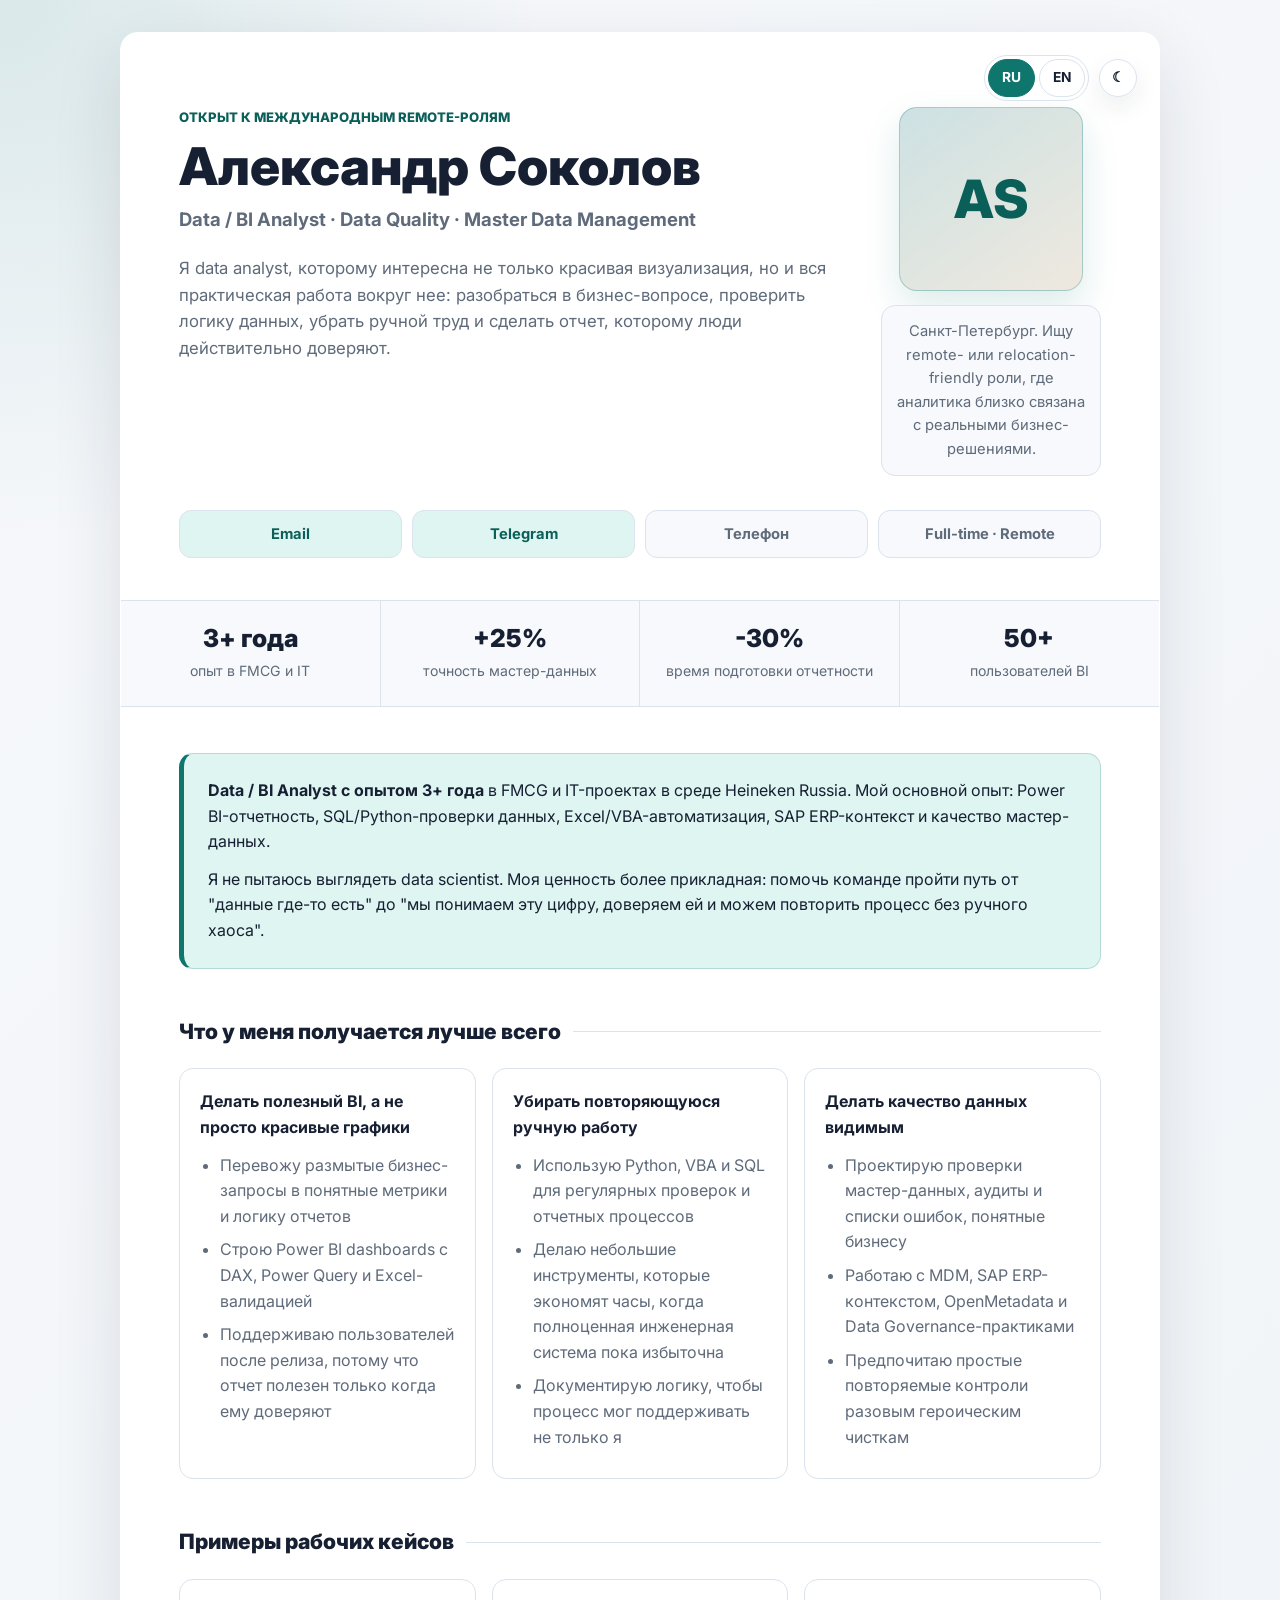
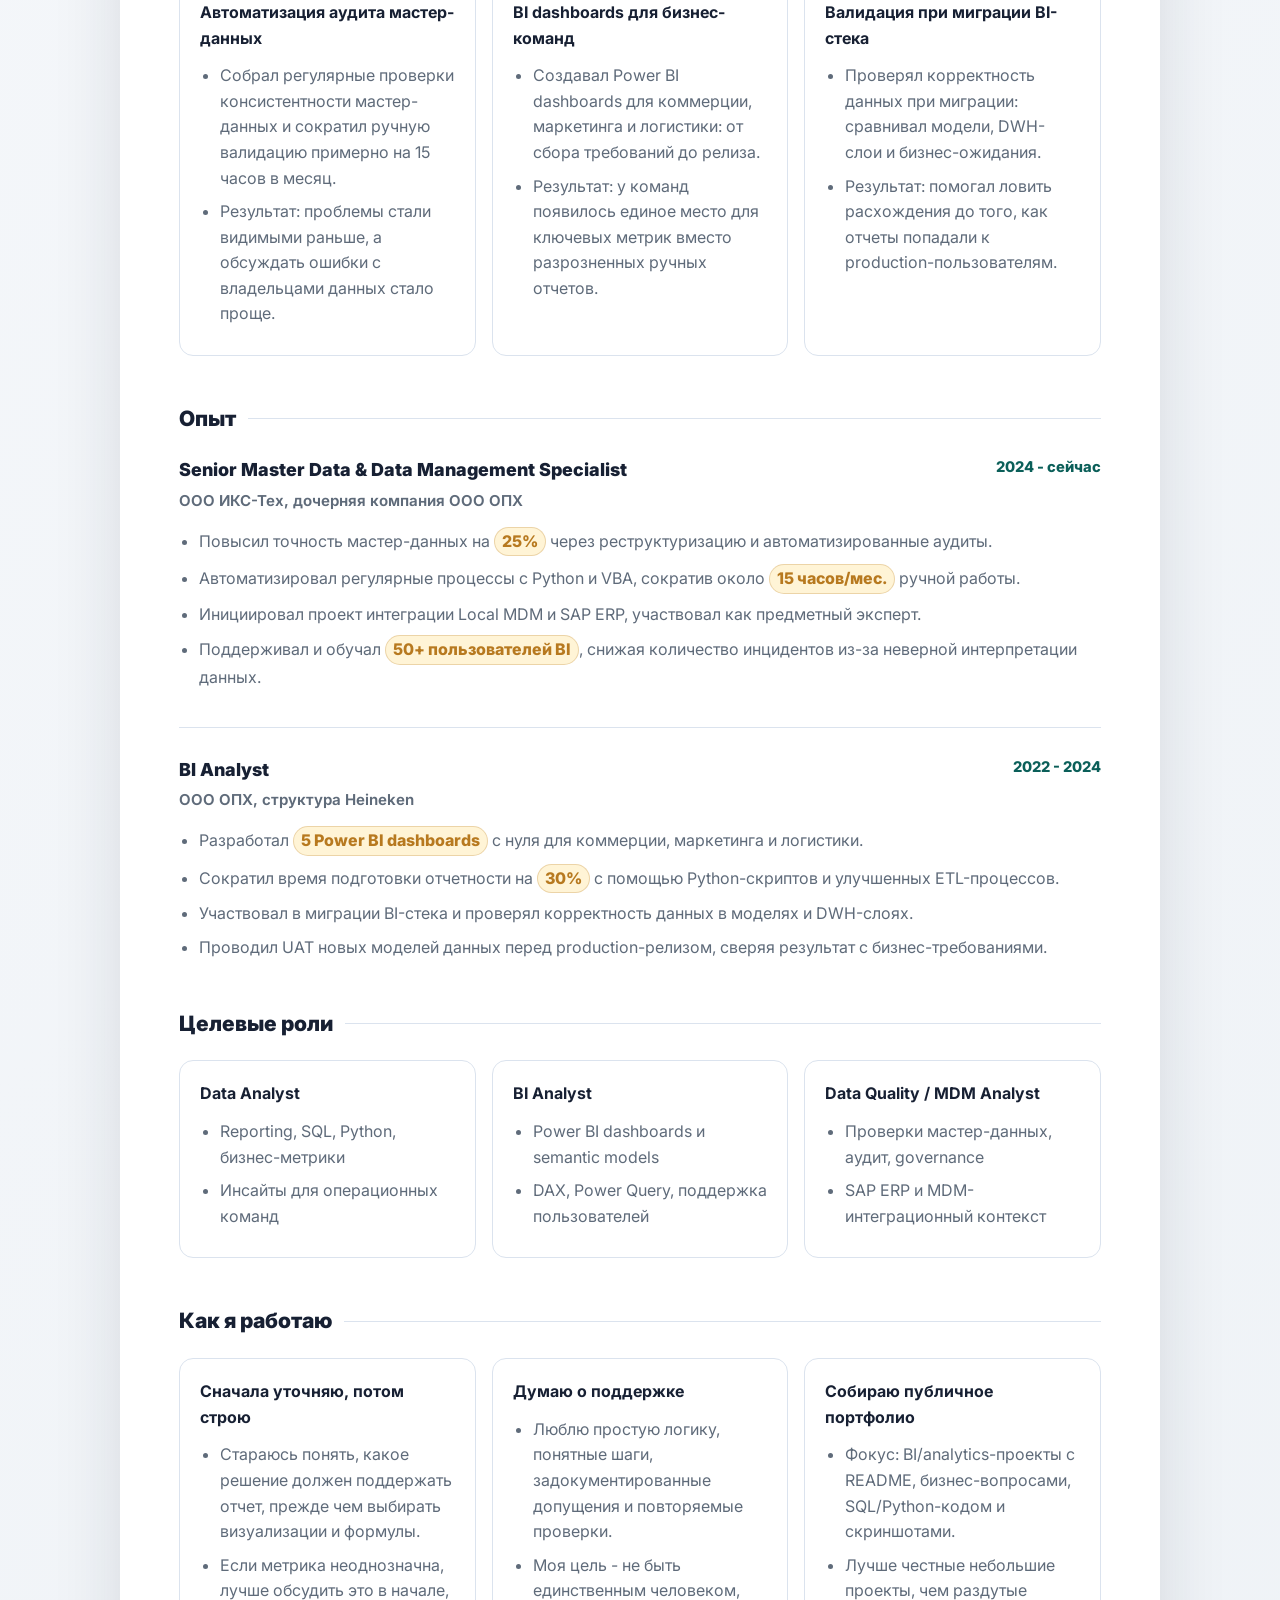
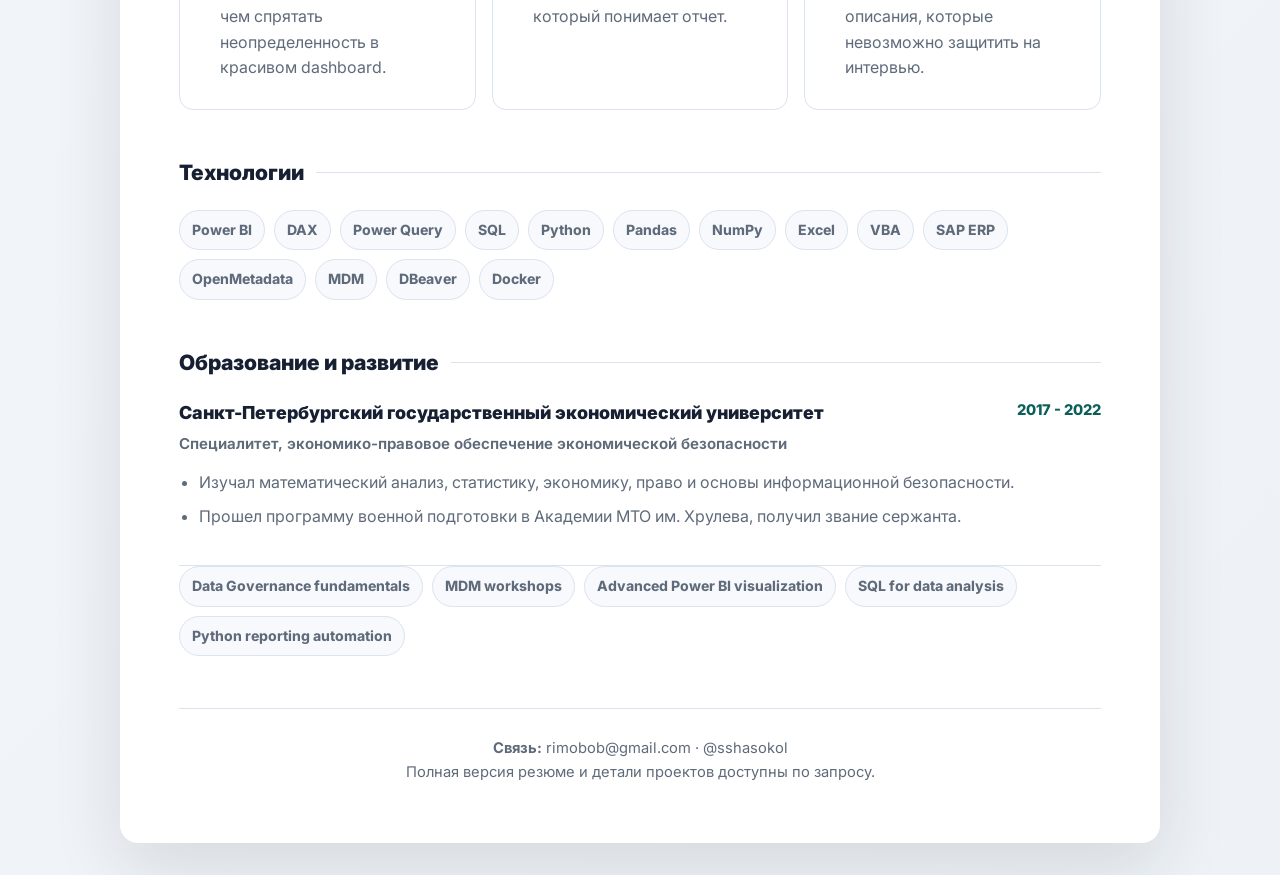
==== commit 21eb6129: "Refine CV content and case studies" ====
--- a/index.html
+++ b/index.html
@@ -36,12 +36,12 @@
                     <p class="eyebrow">Открыт к международным remote-ролям</p>
                     <h1 class="name">Александр Соколов</h1>
                     <p class="title">Data / BI Analyst · Data Quality · Master Data Management</p>
-                    <p class="tagline">Помогаю бизнес-командам принимать решения на основе надежных данных: строю BI-отчетность, автоматизирую ручные процессы и повышаю качество мастер-данных. Сильная сторона - работа на стыке бизнеса и технической реализации.</p>
+                    <p class="tagline">Я data analyst, которому интересна не только красивая визуализация, но и вся практическая работа вокруг нее: разобраться в бизнес-вопросе, проверить логику данных, убрать ручной труд и сделать отчет, которому люди действительно доверяют.</p>
                 </div>
 
                 <aside class="hero-aside" aria-label="Краткий профиль">
                     <div class="avatar" aria-hidden="true">AS</div>
-                    <p class="availability">Санкт-Петербург. Интересны remote-роли и релокационные возможности в data-направлении.</p>
+                    <p class="availability">Санкт-Петербург. Ищу remote- или relocation-friendly роли, где аналитика близко связана с реальными бизнес-решениями.</p>
                 </aside>
             </header>
 
@@ -61,35 +61,62 @@
 
             <div class="content">
                 <section class="section summary fade-in">
-                    <p><strong>Data / BI Analyst с опытом 3+ года</strong> в FMCG и IT-проектах в среде Heineken Russia. Работаю с Power BI, SQL, Python, Excel/VBA, SAP ERP и MDM-инструментами, чтобы улучшать качество отчетности, сокращать ручной труд и повышать надежность мастер-данных.</p>
-                    <p>Сейчас развиваю профиль под международные роли Data Analyst, BI Analyst, Data Quality Analyst и Master Data Analyst.</p>
-                </section>
-
-                <section class="section fade-in">
-                    <h2 class="section-title">Ключевые компетенции</h2>
+                    <p><strong>Data / BI Analyst с опытом 3+ года</strong> в FMCG и IT-проектах в среде Heineken Russia. Мой основной опыт: Power BI-отчетность, SQL/Python-проверки данных, Excel/VBA-автоматизация, SAP ERP-контекст и качество мастер-данных.</p>
+                    <p>Я не пытаюсь выглядеть data scientist. Моя ценность более прикладная: помочь команде пройти путь от "данные где-то есть" до "мы понимаем эту цифру, доверяем ей и можем повторить процесс без ручного хаоса".</p>
+                </section>
+
+                <section class="section fade-in">
+                    <h2 class="section-title">Что у меня получается лучше всего</h2>
                     <div class="skills-grid">
                         <div class="skill-card">
-                            <h3>BI и аналитика</h3>
-                            <ul>
-                                <li>Power BI dashboards, DAX, Power Query, Excel-аналитика</li>
-                                <li>Бизнес-метрики, пользовательская отчетность, UAT моделей данных</li>
-                                <li>Коммуникация с командами коммерции, маркетинга и логистики</li>
-                            </ul>
-                        </div>
-                        <div class="skill-card">
-                            <h3>Автоматизация и data workflows</h3>
-                            <ul>
-                                <li>Python для регулярной отчетности и проверок данных</li>
-                                <li>Pandas, NumPy, Matplotlib, Seaborn, Jupyter</li>
-                                <li>SQL-запросы, joins, подзапросы, оконные функции</li>
-                            </ul>
-                        </div>
-                        <div class="skill-card">
-                            <h3>Data Quality и MDM</h3>
-                            <ul>
-                                <li>Валидация мастер-данных, реструктуризация, аудит</li>
-                                <li>Data Governance, OpenMetadata, Local MDM, MDS</li>
-                                <li>Контекст интеграции SAP ERP и поддержка пользователей</li>
+                            <h3>Делать полезный BI, а не просто красивые графики</h3>
+                            <ul>
+                                <li>Перевожу размытые бизнес-запросы в понятные метрики и логику отчетов</li>
+                                <li>Строю Power BI dashboards с DAX, Power Query и Excel-валидацией</li>
+                                <li>Поддерживаю пользователей после релиза, потому что отчет полезен только когда ему доверяют</li>
+                            </ul>
+                        </div>
+                        <div class="skill-card">
+                            <h3>Убирать повторяющуюся ручную работу</h3>
+                            <ul>
+                                <li>Использую Python, VBA и SQL для регулярных проверок и отчетных процессов</li>
+                                <li>Делаю небольшие инструменты, которые экономят часы, когда полноценная инженерная система пока избыточна</li>
+                                <li>Документирую логику, чтобы процесс мог поддерживать не только я</li>
+                            </ul>
+                        </div>
+                        <div class="skill-card">
+                            <h3>Делать качество данных видимым</h3>
+                            <ul>
+                                <li>Проектирую проверки мастер-данных, аудиты и списки ошибок, понятные бизнесу</li>
+                                <li>Работаю с MDM, SAP ERP-контекстом, OpenMetadata и Data Governance-практиками</li>
+                                <li>Предпочитаю простые повторяемые контроли разовым героическим чисткам</li>
+                            </ul>
+                        </div>
+                    </div>
+                </section>
+
+                <section class="section fade-in">
+                    <h2 class="section-title">Примеры рабочих кейсов</h2>
+                    <div class="focus-grid">
+                        <div class="focus-card">
+                            <h3>Автоматизация аудита мастер-данных</h3>
+                            <ul>
+                                <li>Собрал регулярные проверки консистентности мастер-данных и сократил ручную валидацию примерно на 15 часов в месяц.</li>
+                                <li>Результат: проблемы стали видимыми раньше, а обсуждать ошибки с владельцами данных стало проще.</li>
+                            </ul>
+                        </div>
+                        <div class="focus-card">
+                            <h3>BI dashboards для бизнес-команд</h3>
+                            <ul>
+                                <li>Создавал Power BI dashboards для коммерции, маркетинга и логистики: от сбора требований до релиза.</li>
+                                <li>Результат: у команд появилось единое место для ключевых метрик вместо разрозненных ручных отчетов.</li>
+                            </ul>
+                        </div>
+                        <div class="focus-card">
+                            <h3>Валидация при миграции BI-стека</h3>
+                            <ul>
+                                <li>Проверял корректность данных при миграции: сравнивал модели, DWH-слои и бизнес-ожидания.</li>
+                                <li>Результат: помогал ловить расхождения до того, как отчеты попадали к production-пользователям.</li>
                             </ul>
                         </div>
                     </div>
@@ -152,6 +179,33 @@
                             <ul>
                                 <li>Проверки мастер-данных, аудит, governance</li>
                                 <li>SAP ERP и MDM-интеграционный контекст</li>
+                            </ul>
+                        </div>
+                    </div>
+                </section>
+
+                <section class="section fade-in">
+                    <h2 class="section-title">Как я работаю</h2>
+                    <div class="skills-grid">
+                        <div class="skill-card">
+                            <h3>Сначала уточняю, потом строю</h3>
+                            <ul>
+                                <li>Стараюсь понять, какое решение должен поддержать отчет, прежде чем выбирать визуализации и формулы.</li>
+                                <li>Если метрика неоднозначна, лучше обсудить это в начале, чем спрятать неопределенность в красивом dashboard.</li>
+                            </ul>
+                        </div>
+                        <div class="skill-card">
+                            <h3>Думаю о поддержке</h3>
+                            <ul>
+                                <li>Люблю простую логику, понятные шаги, задокументированные допущения и повторяемые проверки.</li>
+                                <li>Моя цель - не быть единственным человеком, который понимает отчет.</li>
+                            </ul>
+                        </div>
+                        <div class="skill-card">
+                            <h3>Собираю публичное портфолио</h3>
+                            <ul>
+                                <li>Фокус: BI/analytics-проекты с README, бизнес-вопросами, SQL/Python-кодом и скриншотами.</li>
+                                <li>Лучше честные небольшие проекты, чем раздутые описания, которые невозможно защитить на интервью.</li>
                             </ul>
                         </div>
                     </div>
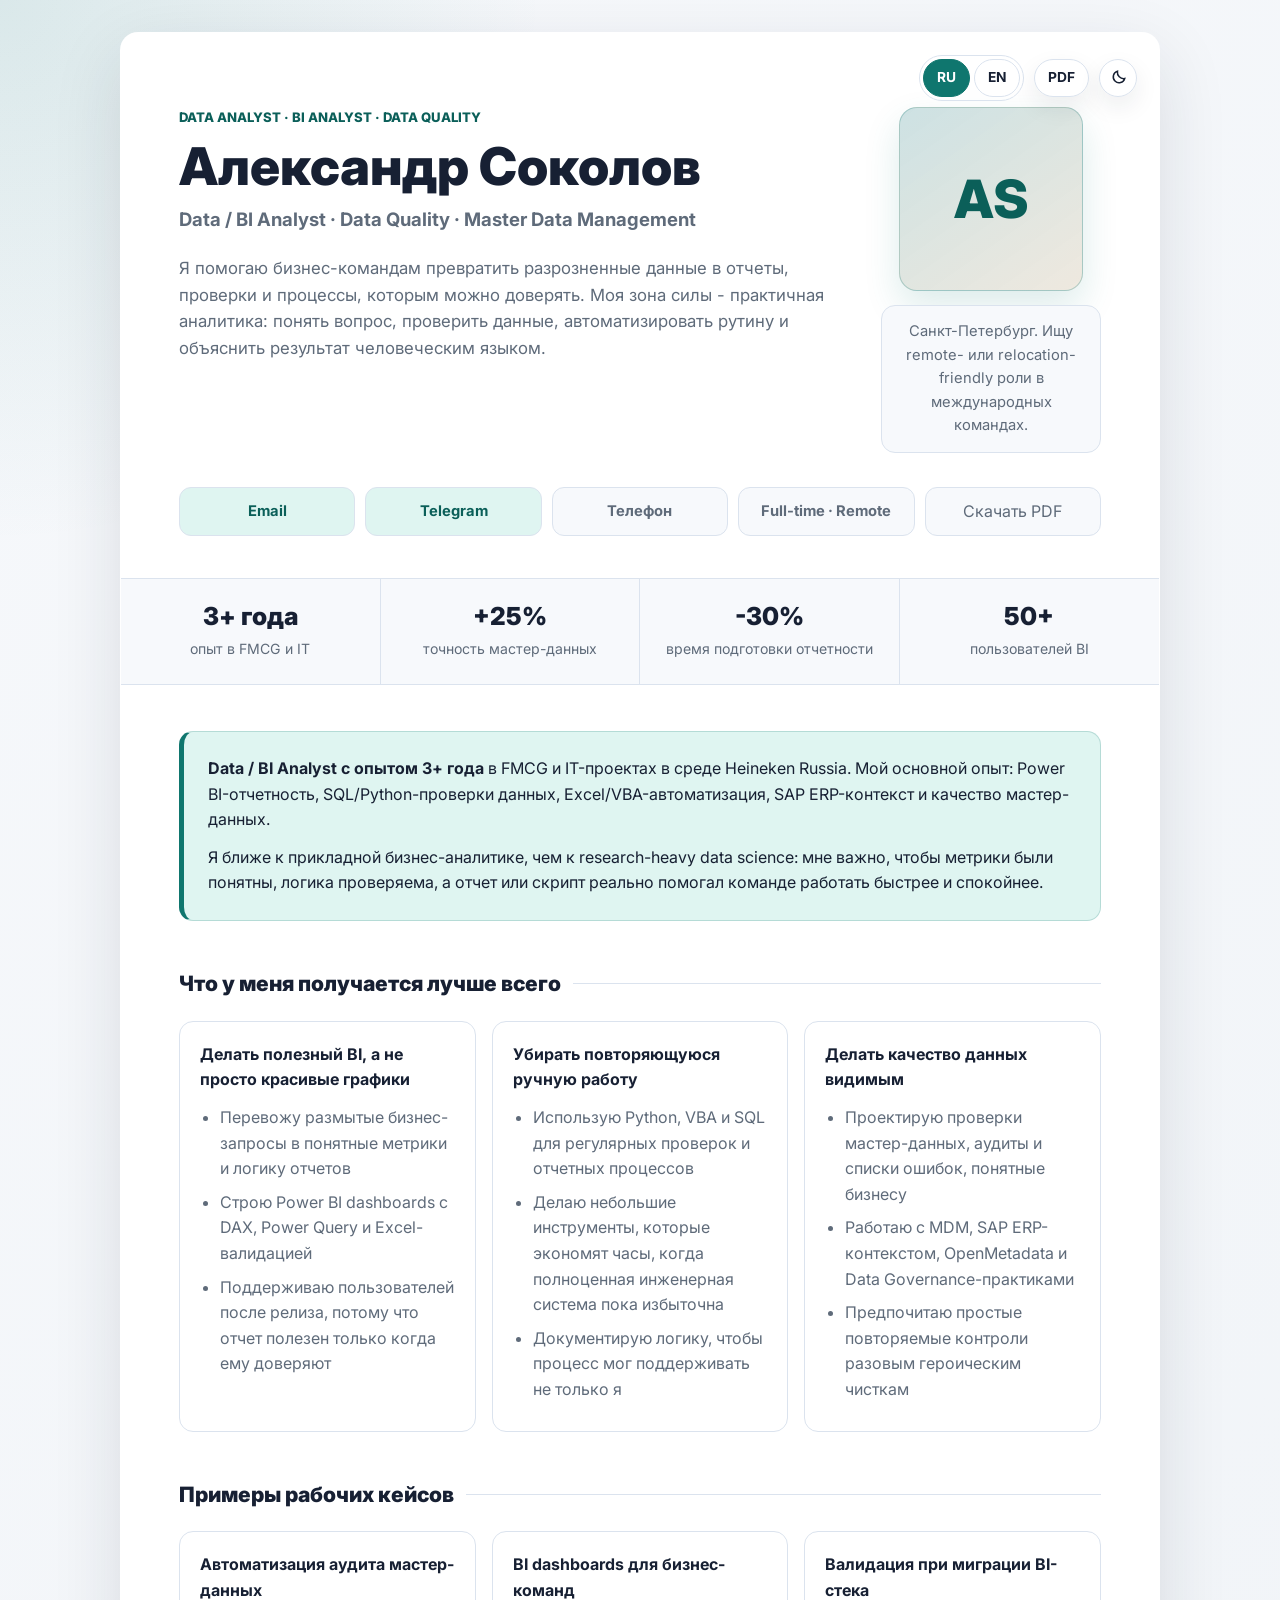
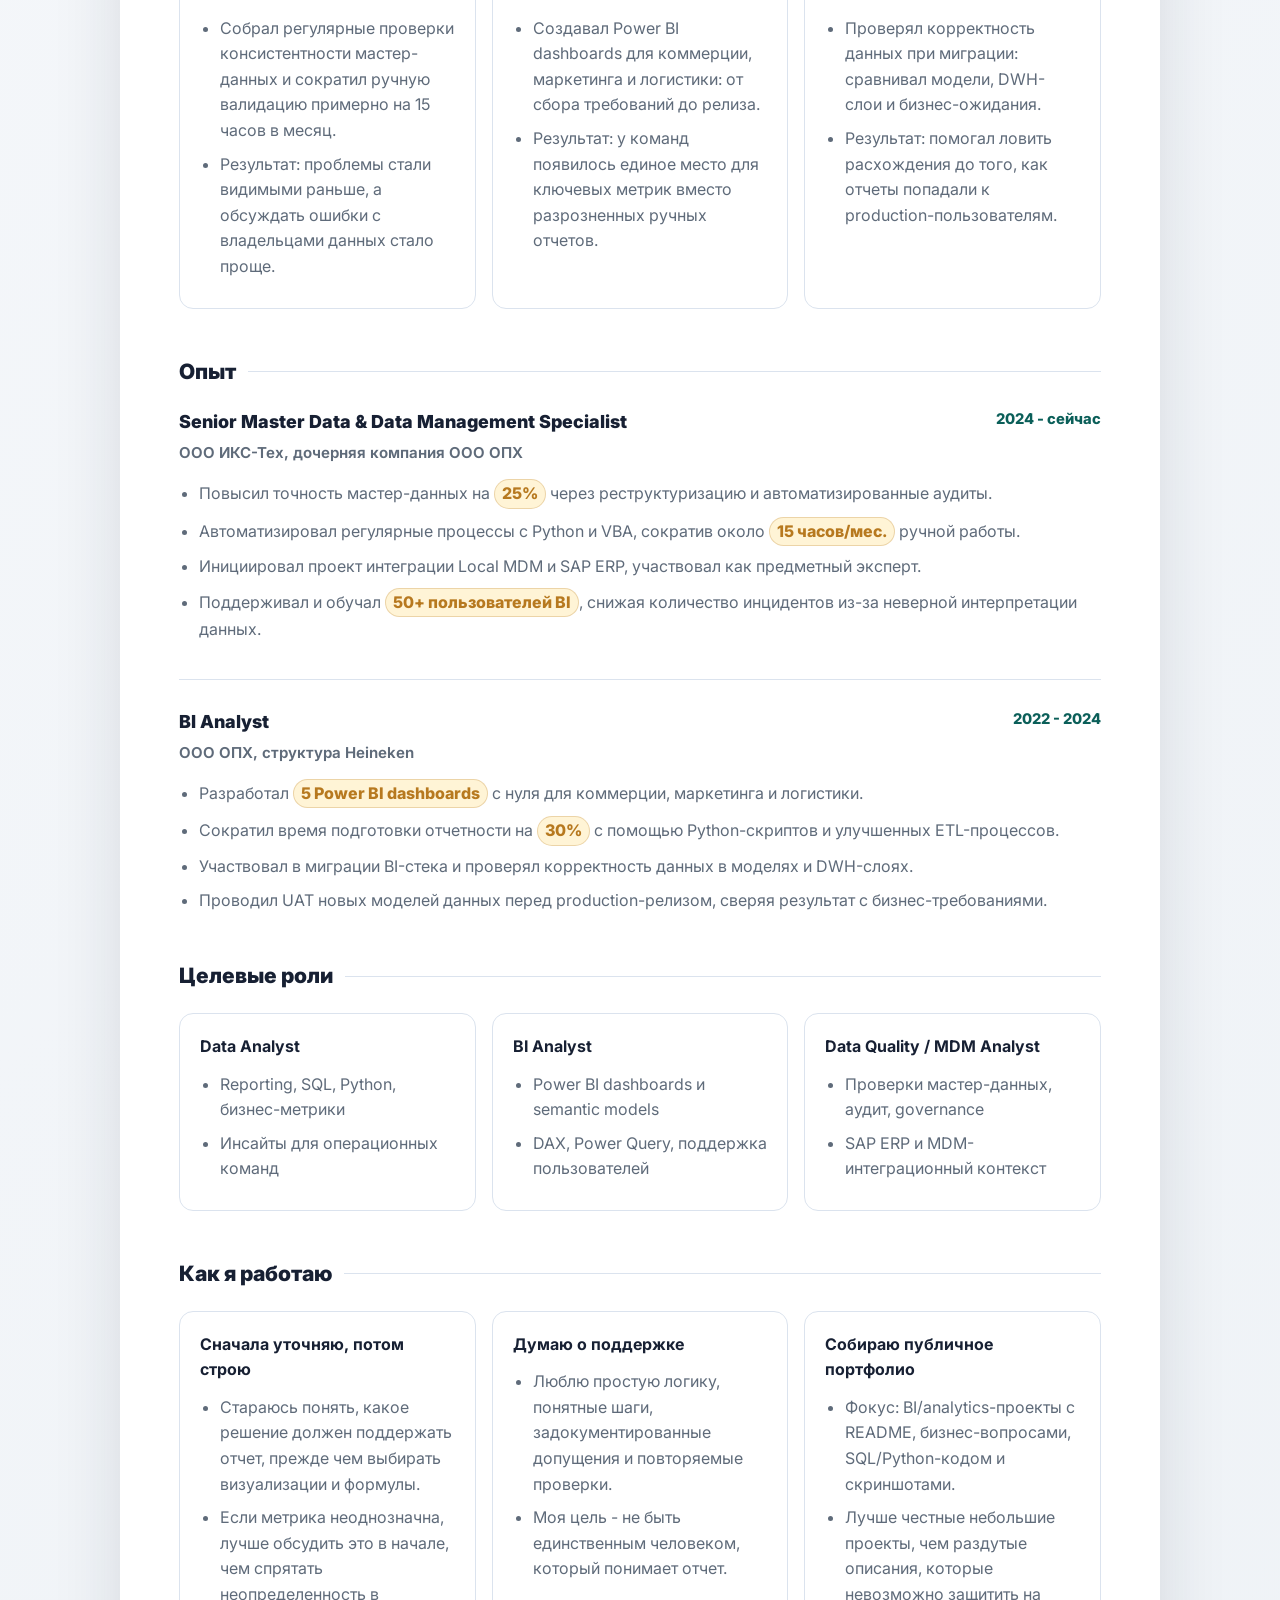
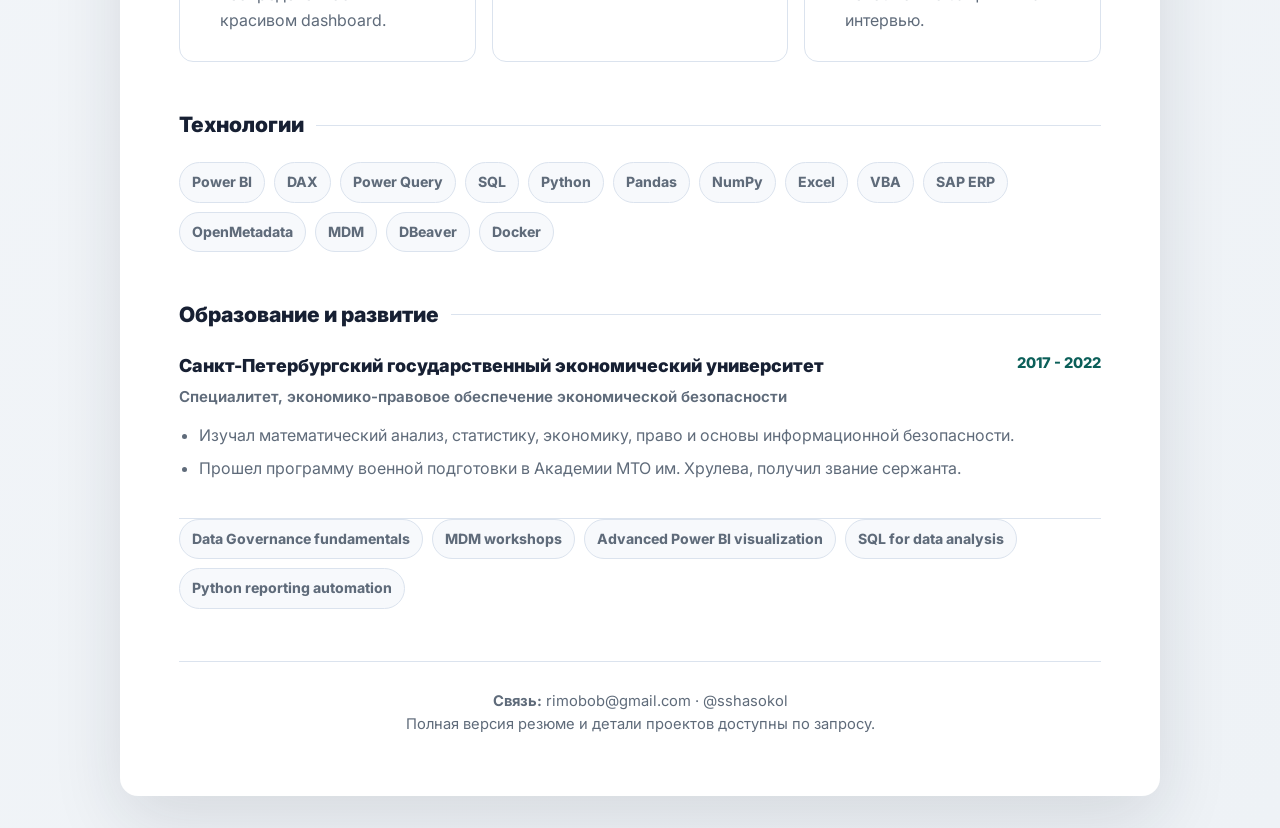
==== commit cbf17f81: "Add downloadable CV PDFs" ====
--- a/index.html
+++ b/index.html
@@ -28,20 +28,21 @@
                     <a class="lang-btn active" href="./" aria-current="page">RU</a>
                     <a class="lang-btn" href="en/index.html">EN</a>
                 </nav>
-                <button class="theme-toggle" type="button" data-theme-toggle aria-label="Переключить тему">☾</button>
+                <a class="action-btn" href="assets/pdf/alexandr-sokolov-cv-ru.pdf" download>PDF</a>
+                <button class="theme-toggle" type="button" data-theme-toggle aria-label="Переключить тему"></button>
             </div>
 
             <header class="hero">
                 <div>
-                    <p class="eyebrow">Открыт к международным remote-ролям</p>
+                    <p class="eyebrow">Data Analyst · BI Analyst · Data Quality</p>
                     <h1 class="name">Александр Соколов</h1>
                     <p class="title">Data / BI Analyst · Data Quality · Master Data Management</p>
-                    <p class="tagline">Я data analyst, которому интересна не только красивая визуализация, но и вся практическая работа вокруг нее: разобраться в бизнес-вопросе, проверить логику данных, убрать ручной труд и сделать отчет, которому люди действительно доверяют.</p>
+                    <p class="tagline">Я помогаю бизнес-командам превратить разрозненные данные в отчеты, проверки и процессы, которым можно доверять. Моя зона силы - практичная аналитика: понять вопрос, проверить данные, автоматизировать рутину и объяснить результат человеческим языком.</p>
                 </div>
 
                 <aside class="hero-aside" aria-label="Краткий профиль">
                     <div class="avatar" aria-hidden="true">AS</div>
-                    <p class="availability">Санкт-Петербург. Ищу remote- или relocation-friendly роли, где аналитика близко связана с реальными бизнес-решениями.</p>
+                    <p class="availability">Санкт-Петербург. Ищу remote- или relocation-friendly роли в международных командах.</p>
                 </aside>
             </header>
 
@@ -50,6 +51,7 @@
                 <a class="contact-item primary" href="https://t.me/sshasokol" target="_blank" rel="noreferrer">Telegram</a>
                 <a class="contact-item" href="tel:+79313109529">Телефон</a>
                 <span class="contact-item">Full-time · Remote</span>
+                <a class="contact-item contact-button" href="assets/pdf/alexandr-sokolov-cv-ru.pdf" download>Скачать PDF</a>
             </section>
 
             <section class="metrics-grid fade-in" aria-label="Ключевой результат">
@@ -62,7 +64,7 @@
             <div class="content">
                 <section class="section summary fade-in">
                     <p><strong>Data / BI Analyst с опытом 3+ года</strong> в FMCG и IT-проектах в среде Heineken Russia. Мой основной опыт: Power BI-отчетность, SQL/Python-проверки данных, Excel/VBA-автоматизация, SAP ERP-контекст и качество мастер-данных.</p>
-                    <p>Я не пытаюсь выглядеть data scientist. Моя ценность более прикладная: помочь команде пройти путь от "данные где-то есть" до "мы понимаем эту цифру, доверяем ей и можем повторить процесс без ручного хаоса".</p>
+                    <p>Я ближе к прикладной бизнес-аналитике, чем к research-heavy data science: мне важно, чтобы метрики были понятны, логика проверяема, а отчет или скрипт реально помогал команде работать быстрее и спокойнее.</p>
                 </section>
 
                 <section class="section fade-in">
--- a/assets/css/style.css
+++ b/assets/css/style.css
@@ -92,6 +92,7 @@
 }
 
 .theme-toggle,
+.action-btn,
 .lang-btn {
     min-height: 38px;
     border: 1px solid var(--line);
@@ -114,6 +115,23 @@
 
 .theme-toggle {
     width: 38px;
+}
+
+.action-btn {
+    display: inline-flex;
+    align-items: center;
+    justify-content: center;
+    padding: 0 13px;
+}
+
+.theme-toggle svg {
+    display: block;
+    width: 18px;
+    height: 18px;
+    margin: auto;
+    stroke: currentColor;
+    stroke-width: 2;
+    fill: none;
 }
 
 .lang-switcher {
@@ -215,7 +233,7 @@
 
 .contact-bar {
     display: grid;
-    grid-template-columns: repeat(4, minmax(0, 1fr));
+    grid-template-columns: repeat(5, minmax(0, 1fr));
     gap: 10px;
     padding: 0 58px 42px;
 }
@@ -236,6 +254,11 @@
     text-align: center;
 }
 
+.contact-button {
+    cursor: pointer;
+    font: inherit;
+}
+
 .contact-item.primary {
     background: var(--accent-soft);
     color: var(--accent-strong);
@@ -566,6 +589,7 @@
     }
 
     .top-actions,
+    .contact-button,
     .avatar,
     .availability {
         display: none !important;
@@ -588,6 +612,24 @@
         grid-template-columns: repeat(4, 1fr);
     }
 
+    .contact-bar {
+        padding-bottom: 18px;
+    }
+
+    .summary,
+    .skill-card,
+    .focus-card,
+    .contact-item,
+    .tech-tag {
+        background: white !important;
+        border-color: #d8dee8 !important;
+    }
+
+    .fade-in {
+        opacity: 1 !important;
+        transform: none !important;
+    }
+
     .section {
         margin-top: 28px;
     }
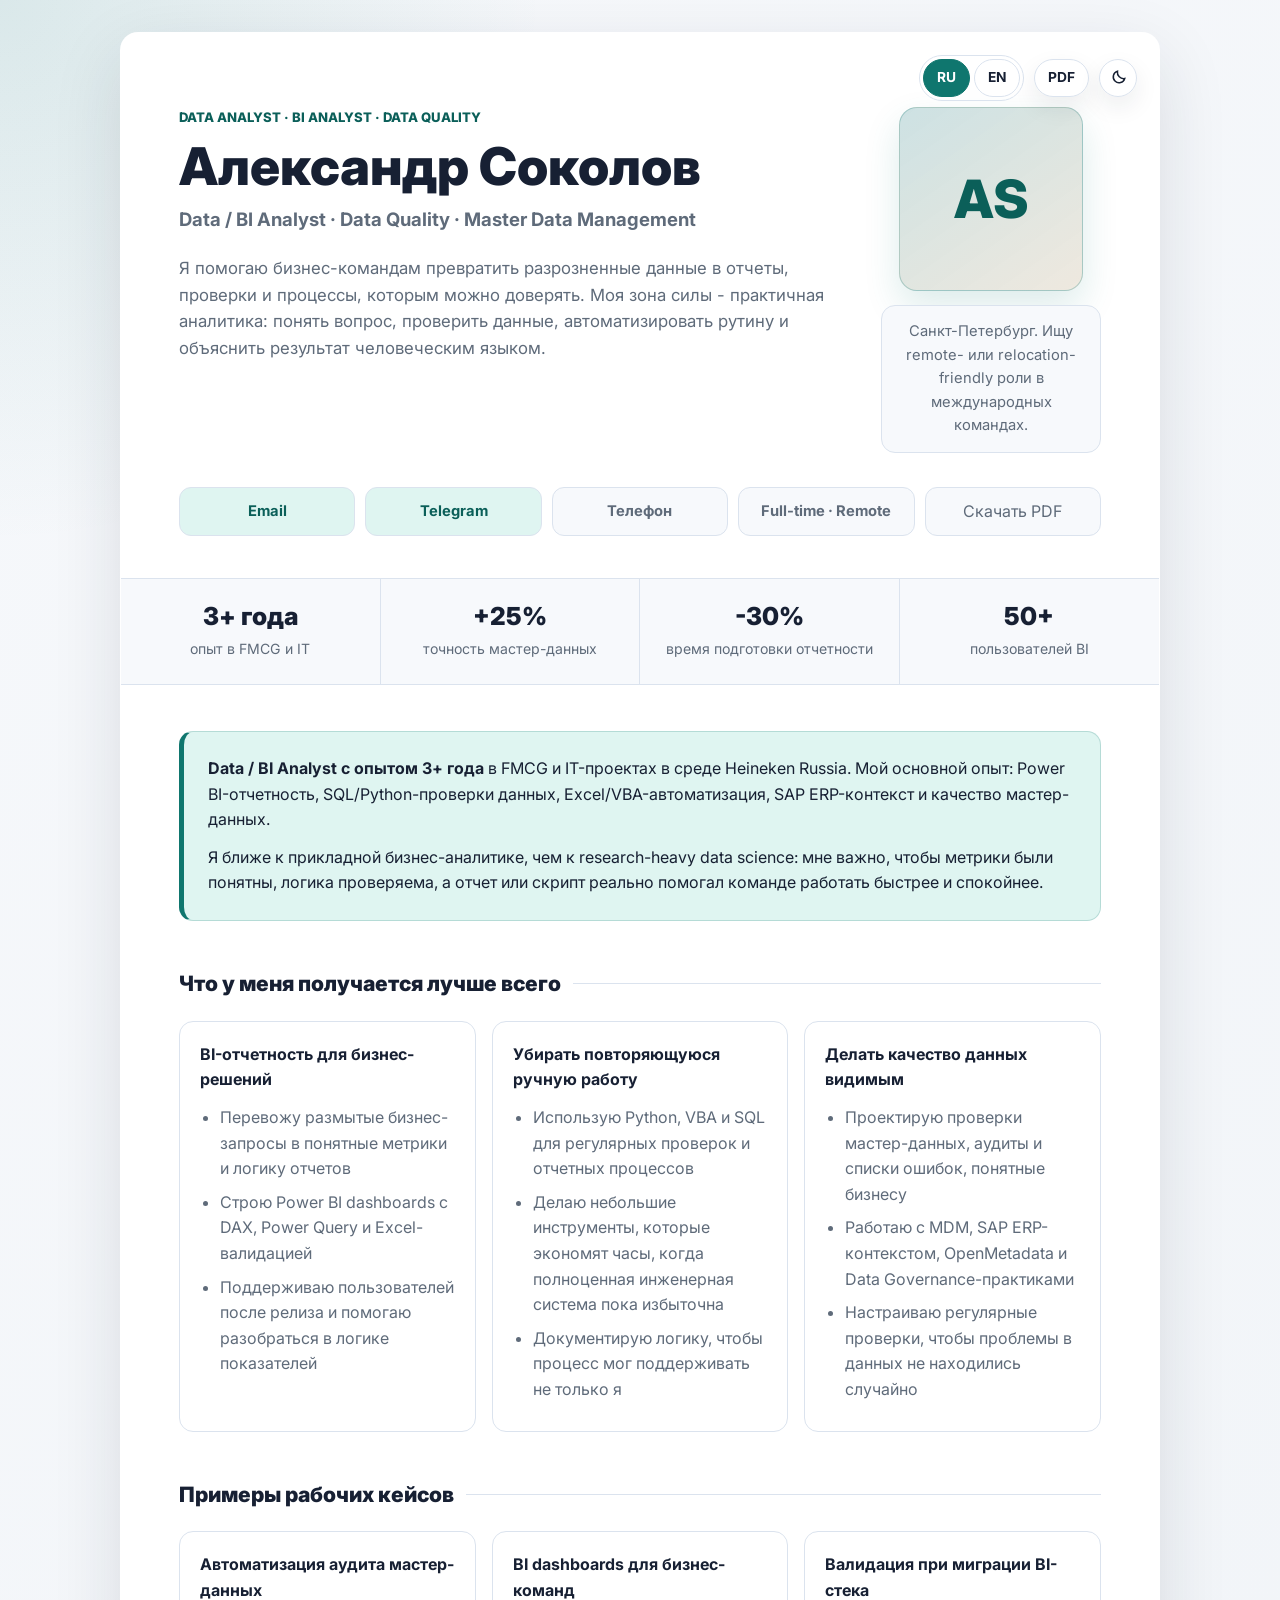
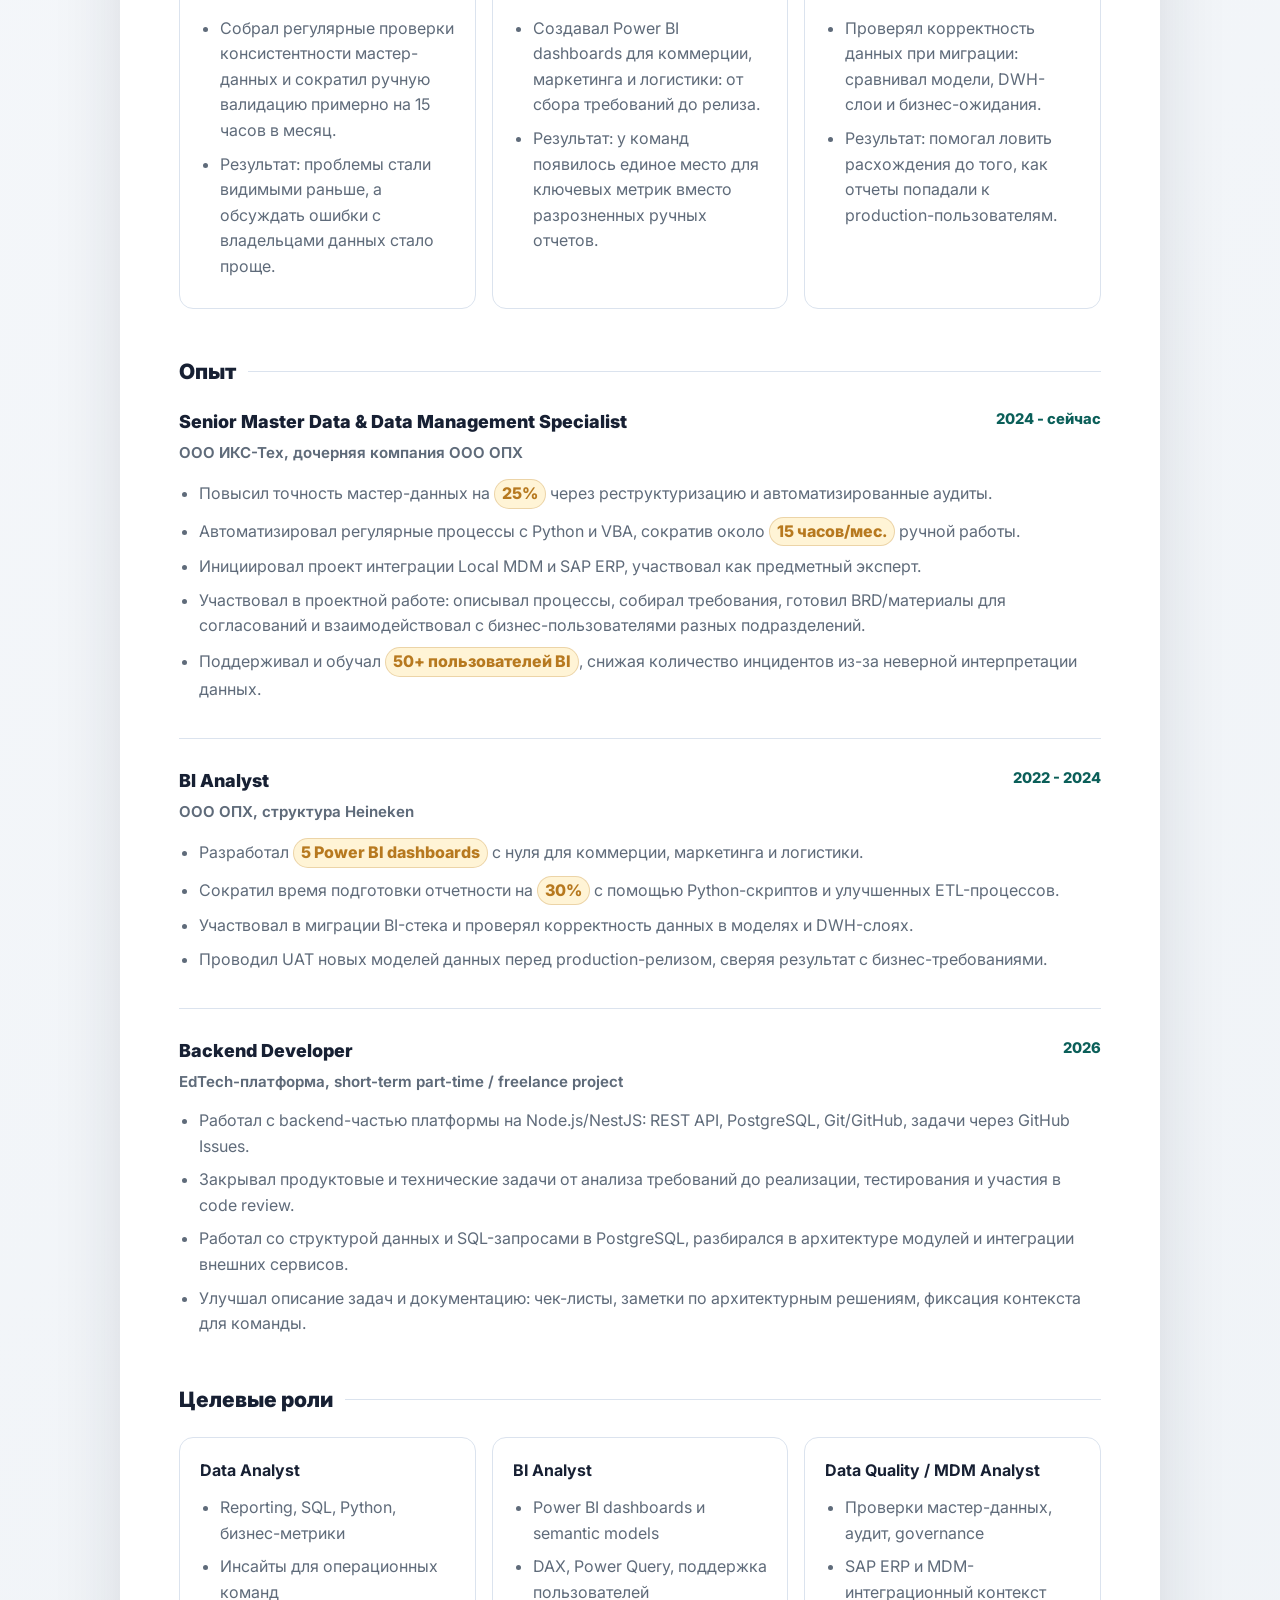
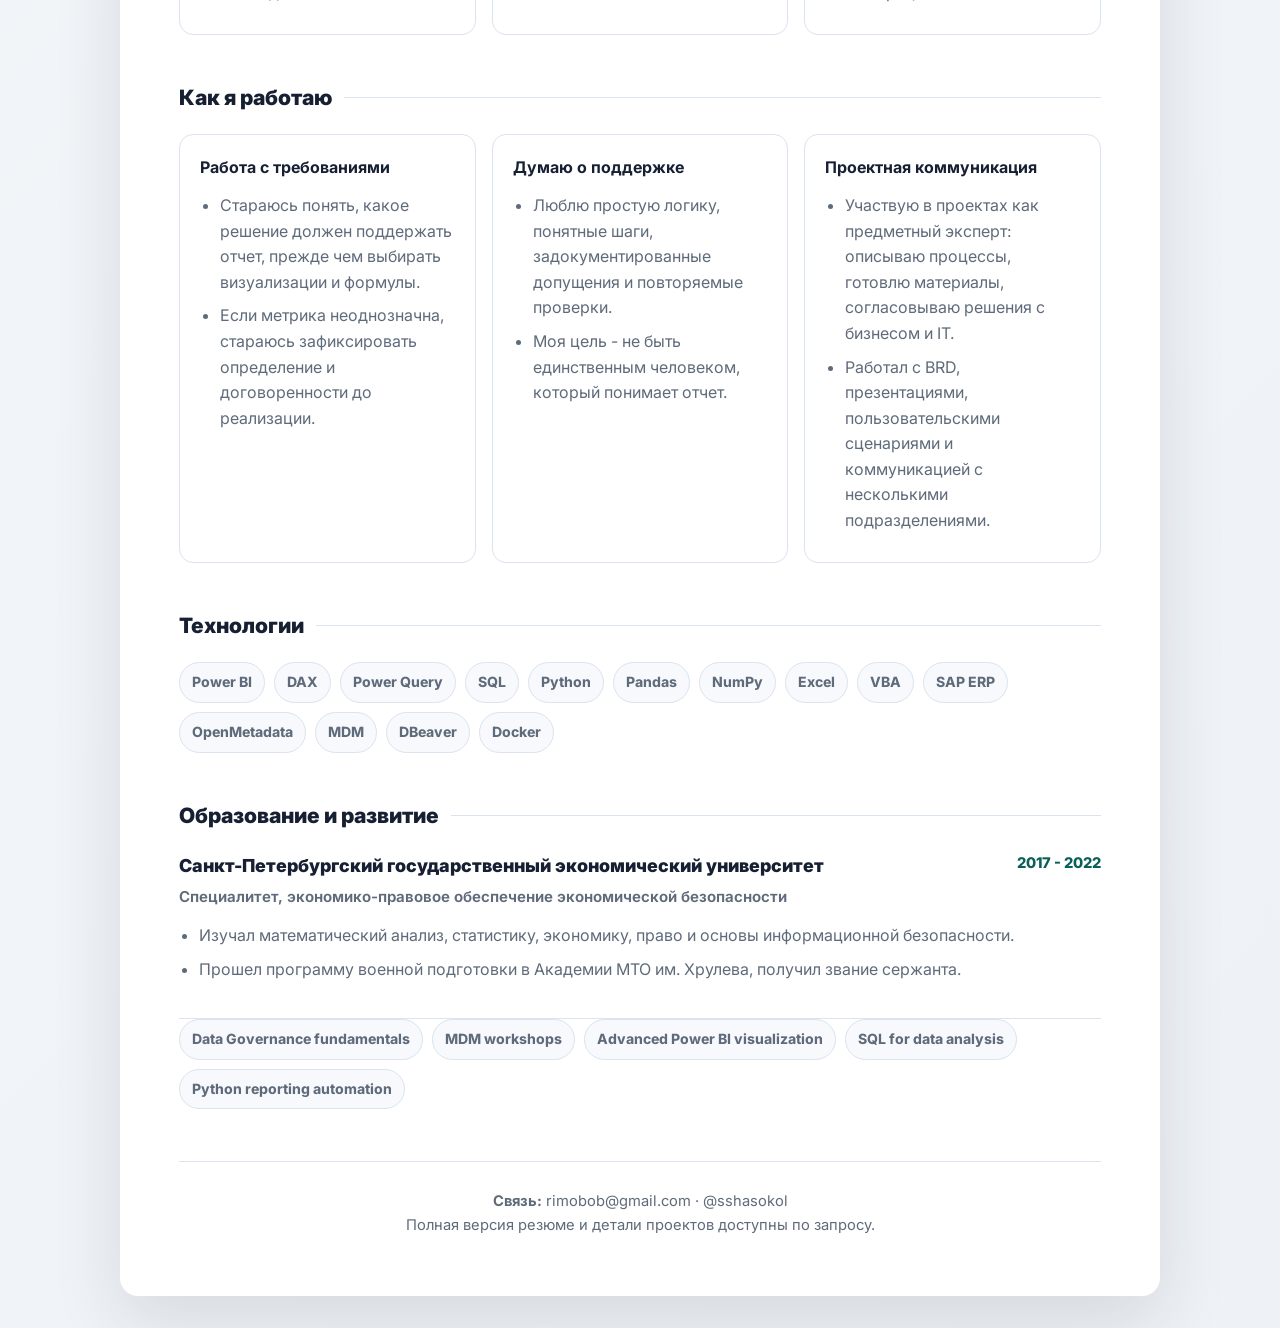
==== commit d2bb081f: "Refine CV wording and formal PDFs" ====
--- a/index.html
+++ b/index.html
@@ -71,11 +71,11 @@
                     <h2 class="section-title">Что у меня получается лучше всего</h2>
                     <div class="skills-grid">
                         <div class="skill-card">
-                            <h3>Делать полезный BI, а не просто красивые графики</h3>
+                            <h3>BI-отчетность для бизнес-решений</h3>
                             <ul>
                                 <li>Перевожу размытые бизнес-запросы в понятные метрики и логику отчетов</li>
                                 <li>Строю Power BI dashboards с DAX, Power Query и Excel-валидацией</li>
-                                <li>Поддерживаю пользователей после релиза, потому что отчет полезен только когда ему доверяют</li>
+                                <li>Поддерживаю пользователей после релиза и помогаю разобраться в логике показателей</li>
                             </ul>
                         </div>
                         <div class="skill-card">
@@ -91,7 +91,7 @@
                             <ul>
                                 <li>Проектирую проверки мастер-данных, аудиты и списки ошибок, понятные бизнесу</li>
                                 <li>Работаю с MDM, SAP ERP-контекстом, OpenMetadata и Data Governance-практиками</li>
-                                <li>Предпочитаю простые повторяемые контроли разовым героическим чисткам</li>
+                                <li>Настраиваю регулярные проверки, чтобы проблемы в данных не находились случайно</li>
                             </ul>
                         </div>
                     </div>
@@ -138,6 +138,7 @@
                             <li>Повысил точность мастер-данных на <span class="highlight">25%</span> через реструктуризацию и автоматизированные аудиты.</li>
                             <li>Автоматизировал регулярные процессы с Python и VBA, сократив около <span class="highlight">15 часов/мес.</span> ручной работы.</li>
                             <li>Инициировал проект интеграции Local MDM и SAP ERP, участвовал как предметный эксперт.</li>
+                            <li>Участвовал в проектной работе: описывал процессы, собирал требования, готовил BRD/материалы для согласований и взаимодействовал с бизнес-пользователями разных подразделений.</li>
                             <li>Поддерживал и обучал <span class="highlight">50+ пользователей BI</span>, снижая количество инцидентов из-за неверной интерпретации данных.</li>
                         </ul>
                     </div>
@@ -157,6 +158,22 @@
                             <li>Проводил UAT новых моделей данных перед production-релизом, сверяя результат с бизнес-требованиями.</li>
                         </ul>
                     </div>
+
+                    <div class="job">
+                        <div class="job-head">
+                            <div>
+                                <h3 class="job-title">Backend Developer</h3>
+                                <p class="job-meta">EdTech-платформа, short-term part-time / freelance project</p>
+                            </div>
+                            <p class="job-date">2026</p>
+                        </div>
+                        <ul>
+                            <li>Работал с backend-частью платформы на Node.js/NestJS: REST API, PostgreSQL, Git/GitHub, задачи через GitHub Issues.</li>
+                            <li>Закрывал продуктовые и технические задачи от анализа требований до реализации, тестирования и участия в code review.</li>
+                            <li>Работал со структурой данных и SQL-запросами в PostgreSQL, разбирался в архитектуре модулей и интеграции внешних сервисов.</li>
+                            <li>Улучшал описание задач и документацию: чек-листы, заметки по архитектурным решениям, фиксация контекста для команды.</li>
+                        </ul>
+                    </div>
                 </section>
 
                 <section class="section fade-in">
@@ -190,10 +207,10 @@
                     <h2 class="section-title">Как я работаю</h2>
                     <div class="skills-grid">
                         <div class="skill-card">
-                            <h3>Сначала уточняю, потом строю</h3>
+                            <h3>Работа с требованиями</h3>
                             <ul>
                                 <li>Стараюсь понять, какое решение должен поддержать отчет, прежде чем выбирать визуализации и формулы.</li>
-                                <li>Если метрика неоднозначна, лучше обсудить это в начале, чем спрятать неопределенность в красивом dashboard.</li>
+                                <li>Если метрика неоднозначна, стараюсь зафиксировать определение и договоренности до реализации.</li>
                             </ul>
                         </div>
                         <div class="skill-card">
@@ -204,10 +221,10 @@
                             </ul>
                         </div>
                         <div class="skill-card">
-                            <h3>Собираю публичное портфолио</h3>
-                            <ul>
-                                <li>Фокус: BI/analytics-проекты с README, бизнес-вопросами, SQL/Python-кодом и скриншотами.</li>
-                                <li>Лучше честные небольшие проекты, чем раздутые описания, которые невозможно защитить на интервью.</li>
+                            <h3>Проектная коммуникация</h3>
+                            <ul>
+                                <li>Участвую в проектах как предметный эксперт: описываю процессы, готовлю материалы, согласовываю решения с бизнесом и IT.</li>
+                                <li>Работал с BRD, презентациями, пользовательскими сценариями и коммуникацией с несколькими подразделениями.</li>
                             </ul>
                         </div>
                     </div>
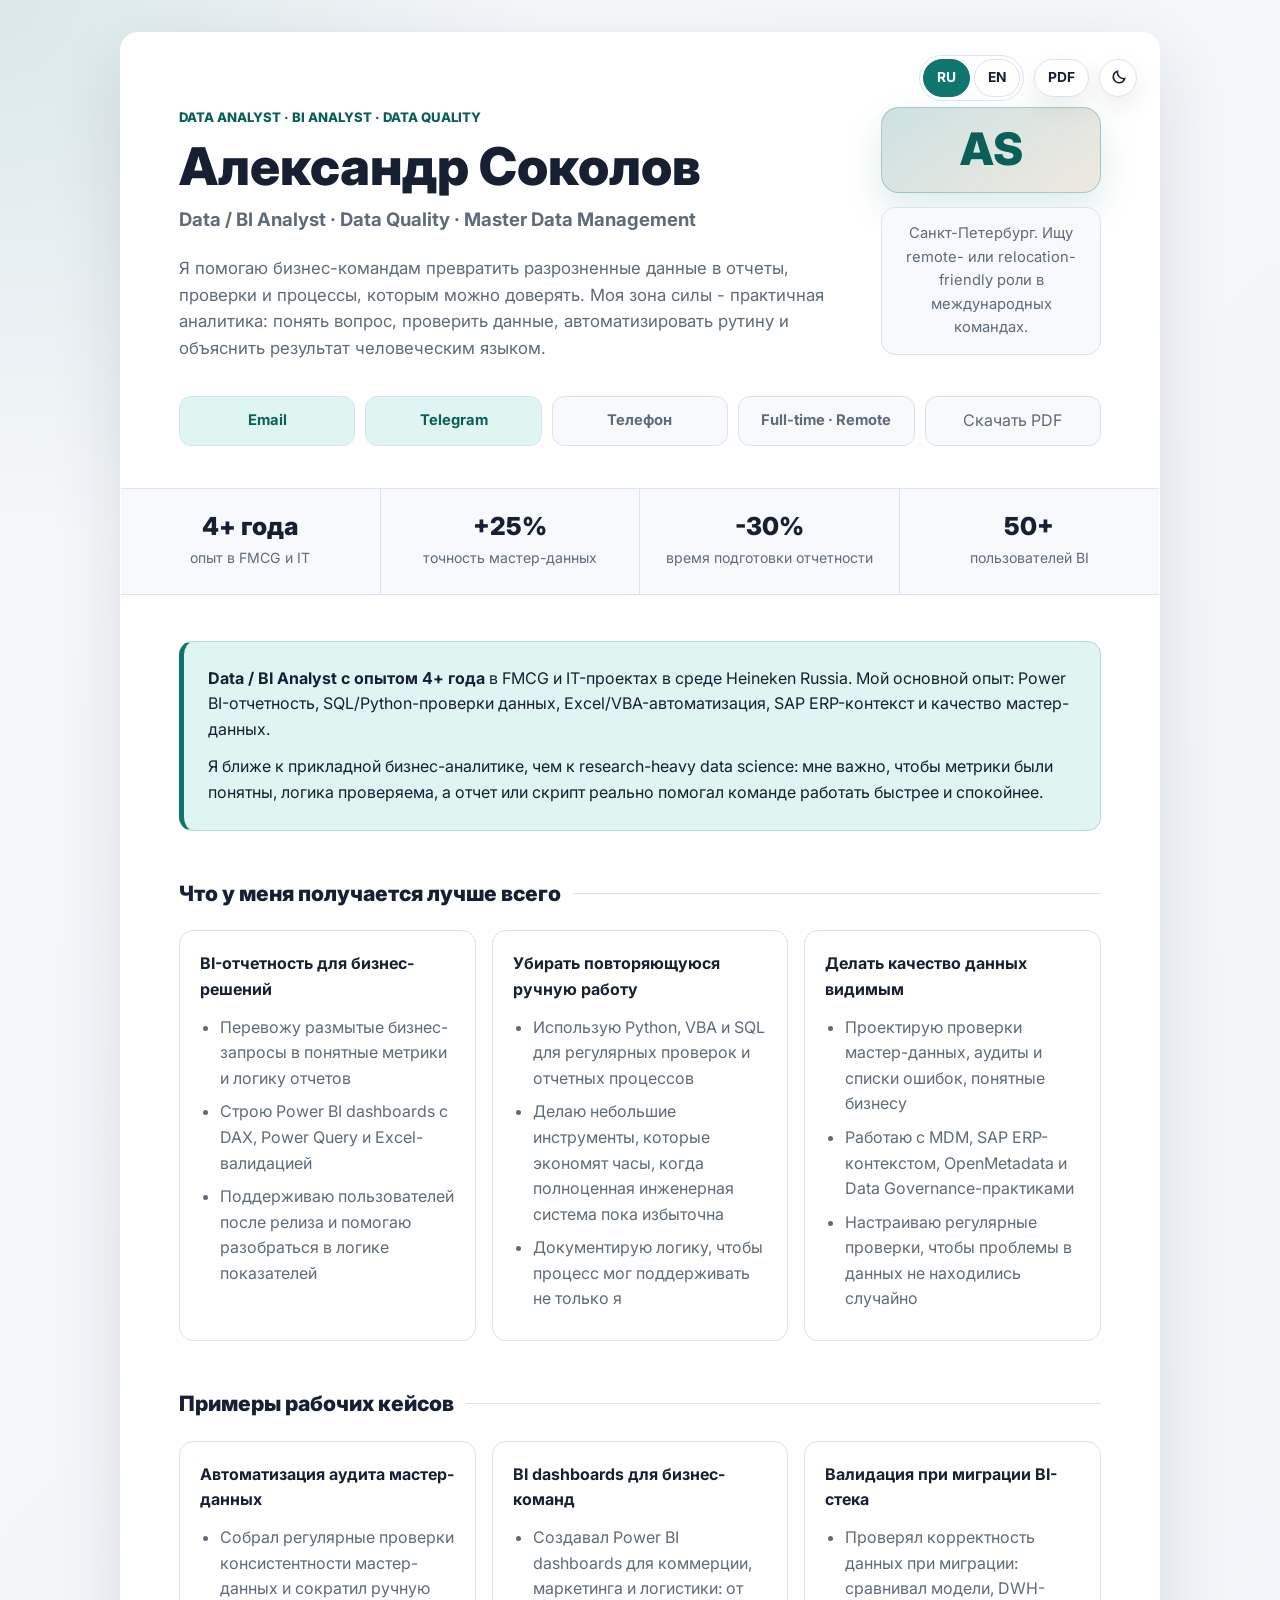
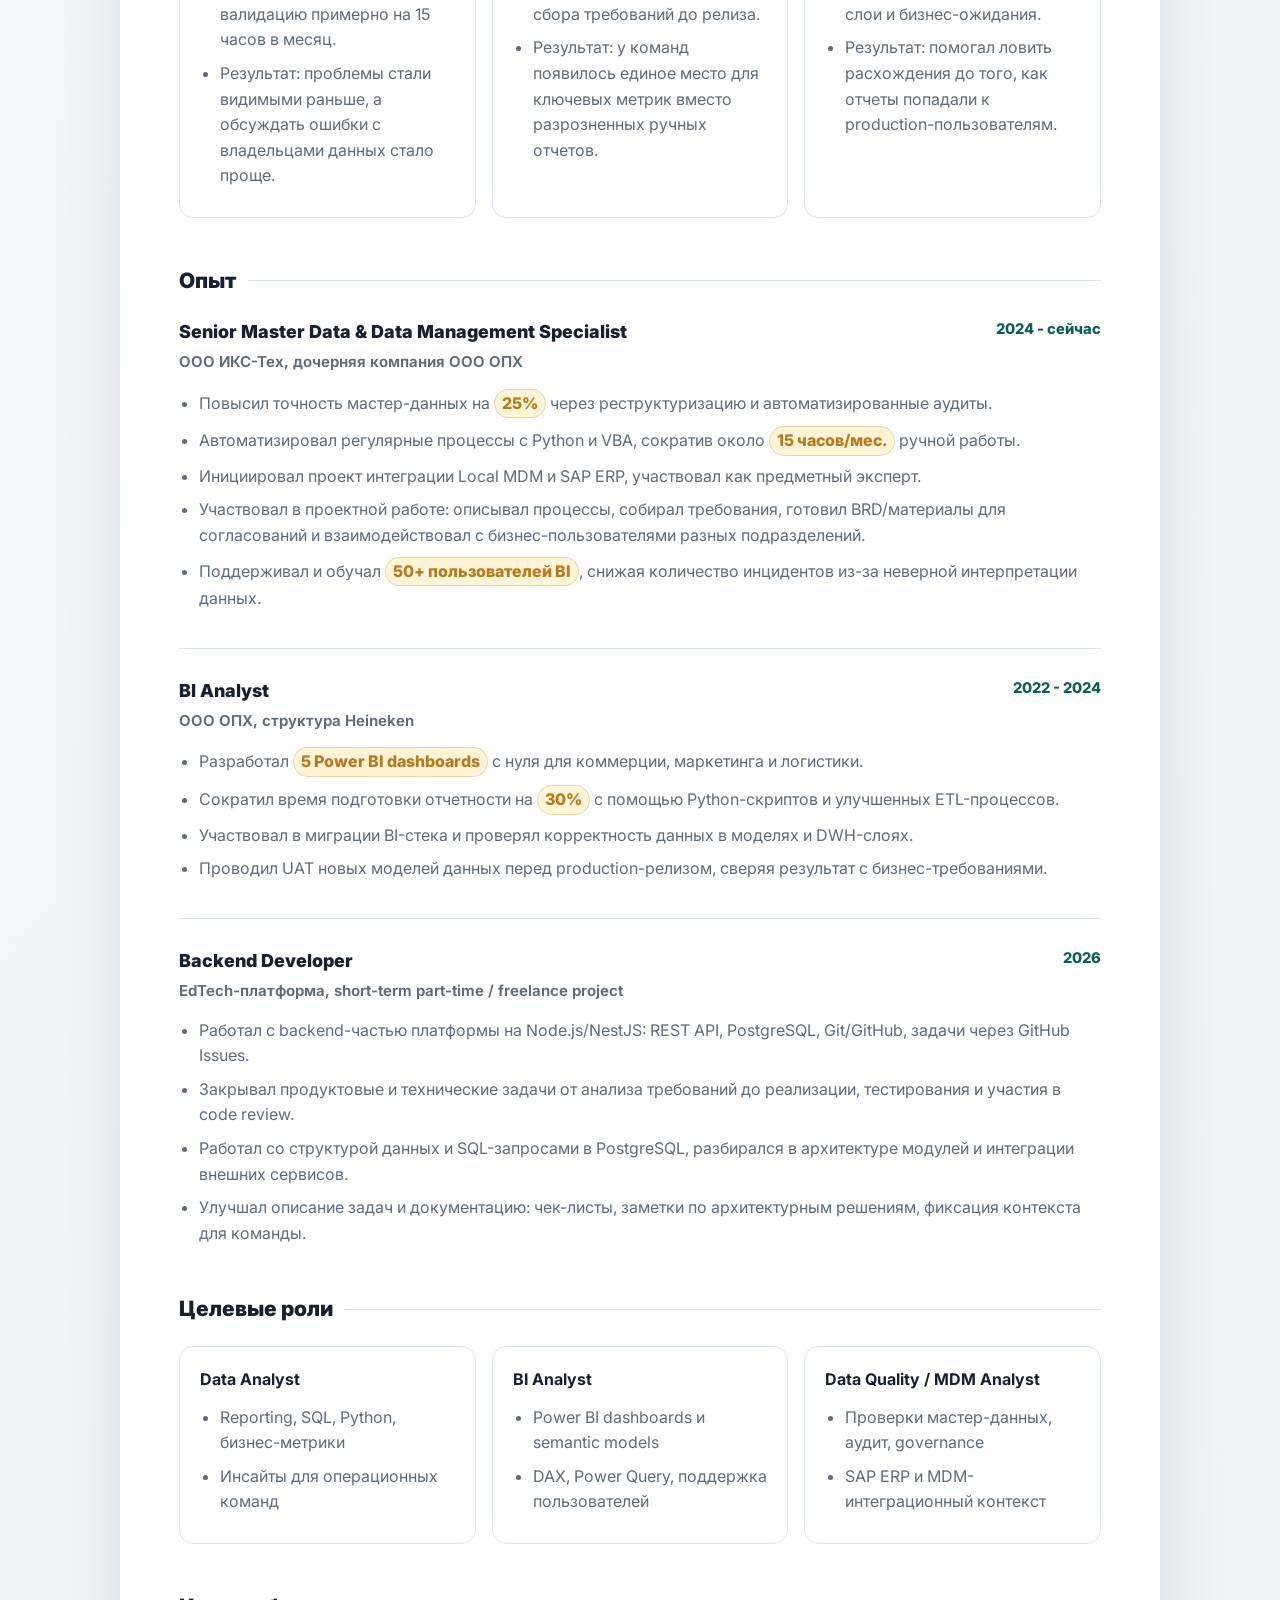
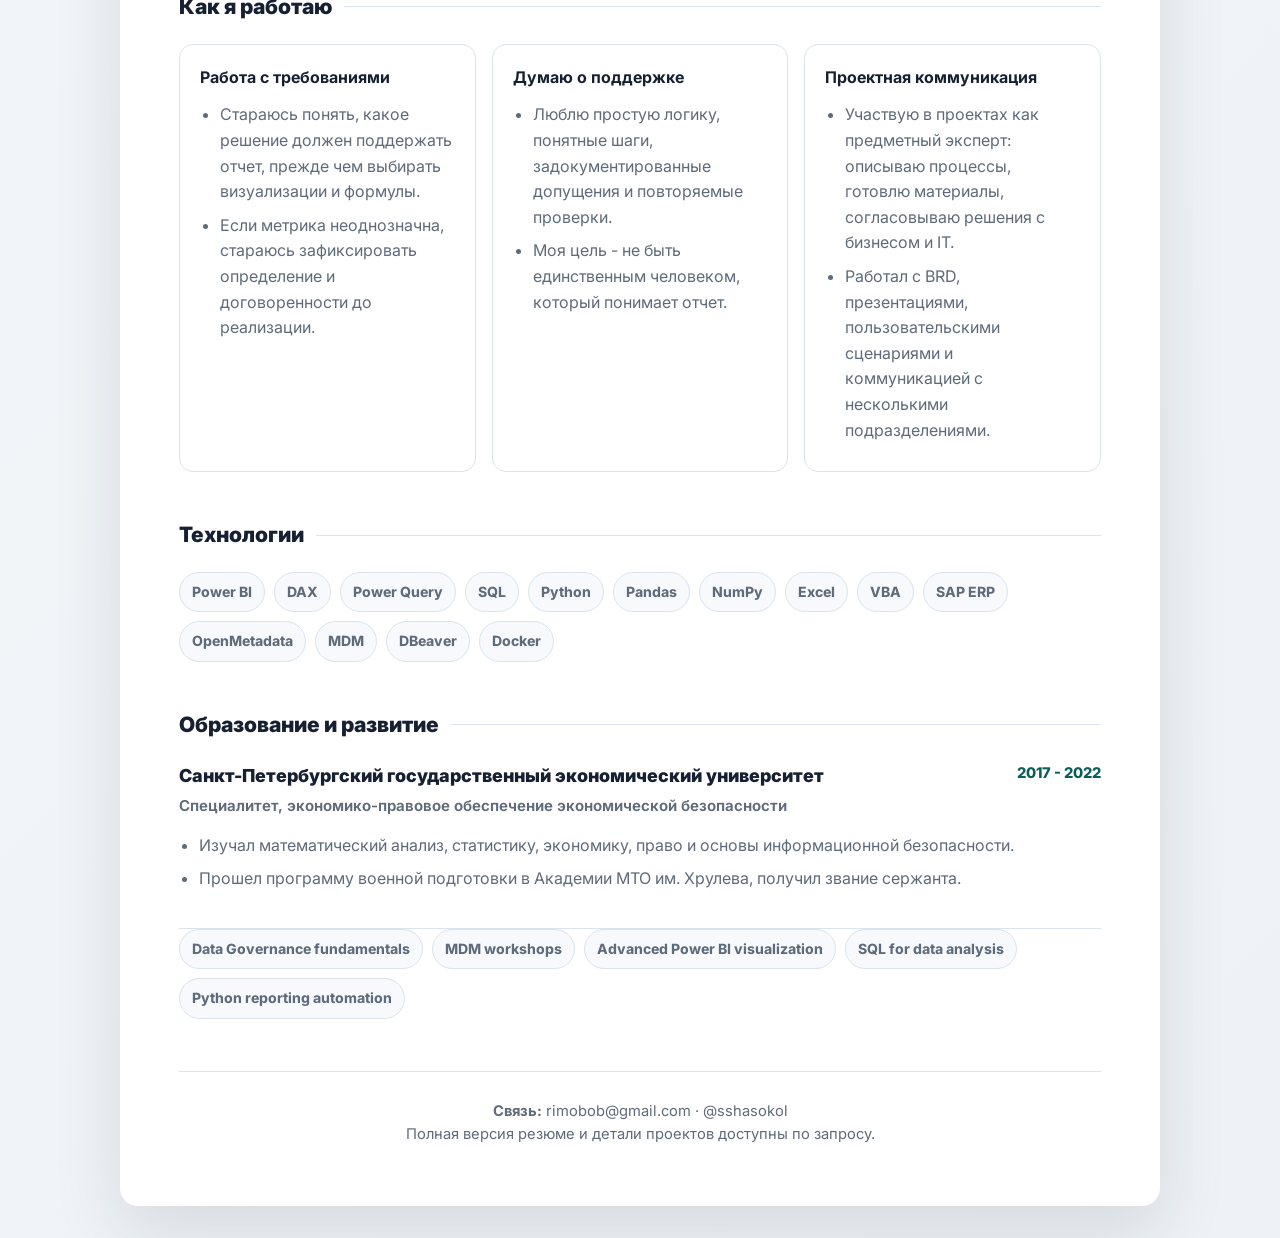
==== commit fa48bc6c: "Update experience and profile block sizing" ====
--- a/index.html
+++ b/index.html
@@ -4,7 +4,7 @@
     <meta charset="UTF-8">
     <meta name="viewport" content="width=device-width, initial-scale=1.0">
     <title>Александр Соколов | Data / BI Analyst</title>
-    <meta name="description" content="Data / BI Analyst с опытом 3+ года в FMCG и IT: Power BI, SQL, Python, Data Quality, Data Governance и Master Data Management.">
+    <meta name="description" content="Data / BI Analyst с опытом 4+ года в FMCG и IT: Power BI, SQL, Python, Data Quality, Data Governance и Master Data Management.">
     <meta name="author" content="Александр Соколов">
     <meta name="keywords" content="Data Analyst, BI Analyst, Power BI, SQL, Python, Data Quality, Data Governance, MDM, FMCG">
     <meta property="og:title" content="Александр Соколов | Data / BI Analyst">
@@ -55,7 +55,7 @@
             </section>
 
             <section class="metrics-grid fade-in" aria-label="Ключевой результат">
-                <div class="metric"><span class="metric-value">3+ года</span><span class="metric-label">опыт в FMCG и IT</span></div>
+                <div class="metric"><span class="metric-value">4+ года</span><span class="metric-label">опыт в FMCG и IT</span></div>
                 <div class="metric"><span class="metric-value">+25%</span><span class="metric-label">точность мастер-данных</span></div>
                 <div class="metric"><span class="metric-value">-30%</span><span class="metric-label">время подготовки отчетности</span></div>
                 <div class="metric"><span class="metric-value">50+</span><span class="metric-label">пользователей BI</span></div>
@@ -63,7 +63,7 @@
 
             <div class="content">
                 <section class="section summary fade-in">
-                    <p><strong>Data / BI Analyst с опытом 3+ года</strong> в FMCG и IT-проектах в среде Heineken Russia. Мой основной опыт: Power BI-отчетность, SQL/Python-проверки данных, Excel/VBA-автоматизация, SAP ERP-контекст и качество мастер-данных.</p>
+                    <p><strong>Data / BI Analyst с опытом 4+ года</strong> в FMCG и IT-проектах в среде Heineken Russia. Мой основной опыт: Power BI-отчетность, SQL/Python-проверки данных, Excel/VBA-автоматизация, SAP ERP-контекст и качество мастер-данных.</p>
                     <p>Я ближе к прикладной бизнес-аналитике, чем к research-heavy data science: мне важно, чтобы метрики были понятны, логика проверяема, а отчет или скрипт реально помогал команде работать быстрее и спокойнее.</p>
                 </section>
 
--- a/assets/css/style.css
+++ b/assets/css/style.css
@@ -202,12 +202,13 @@
     flex-direction: column;
     gap: 14px;
     align-items: center;
+    width: 220px;
 }
 
 .avatar {
     display: grid;
-    width: 184px;
-    aspect-ratio: 1;
+    width: 100%;
+    min-height: 86px;
     place-items: center;
     border: 1px solid rgba(15, 118, 110, 0.26);
     border-radius: 18px;
@@ -215,7 +216,7 @@
         linear-gradient(145deg, rgba(15, 118, 110, 0.18), rgba(183, 121, 31, 0.13)),
         var(--surface-soft);
     color: var(--accent-strong);
-    font-size: 3.3rem;
+    font-size: 2.8rem;
     font-weight: 850;
     box-shadow: 0 16px 36px rgba(15, 118, 110, 0.14);
 }
@@ -490,10 +491,11 @@
 
     .hero-aside {
         align-items: flex-start;
+        width: min(100%, 260px);
     }
 
     .avatar {
-        width: 132px;
+        min-height: 78px;
         font-size: 2.35rem;
     }
 
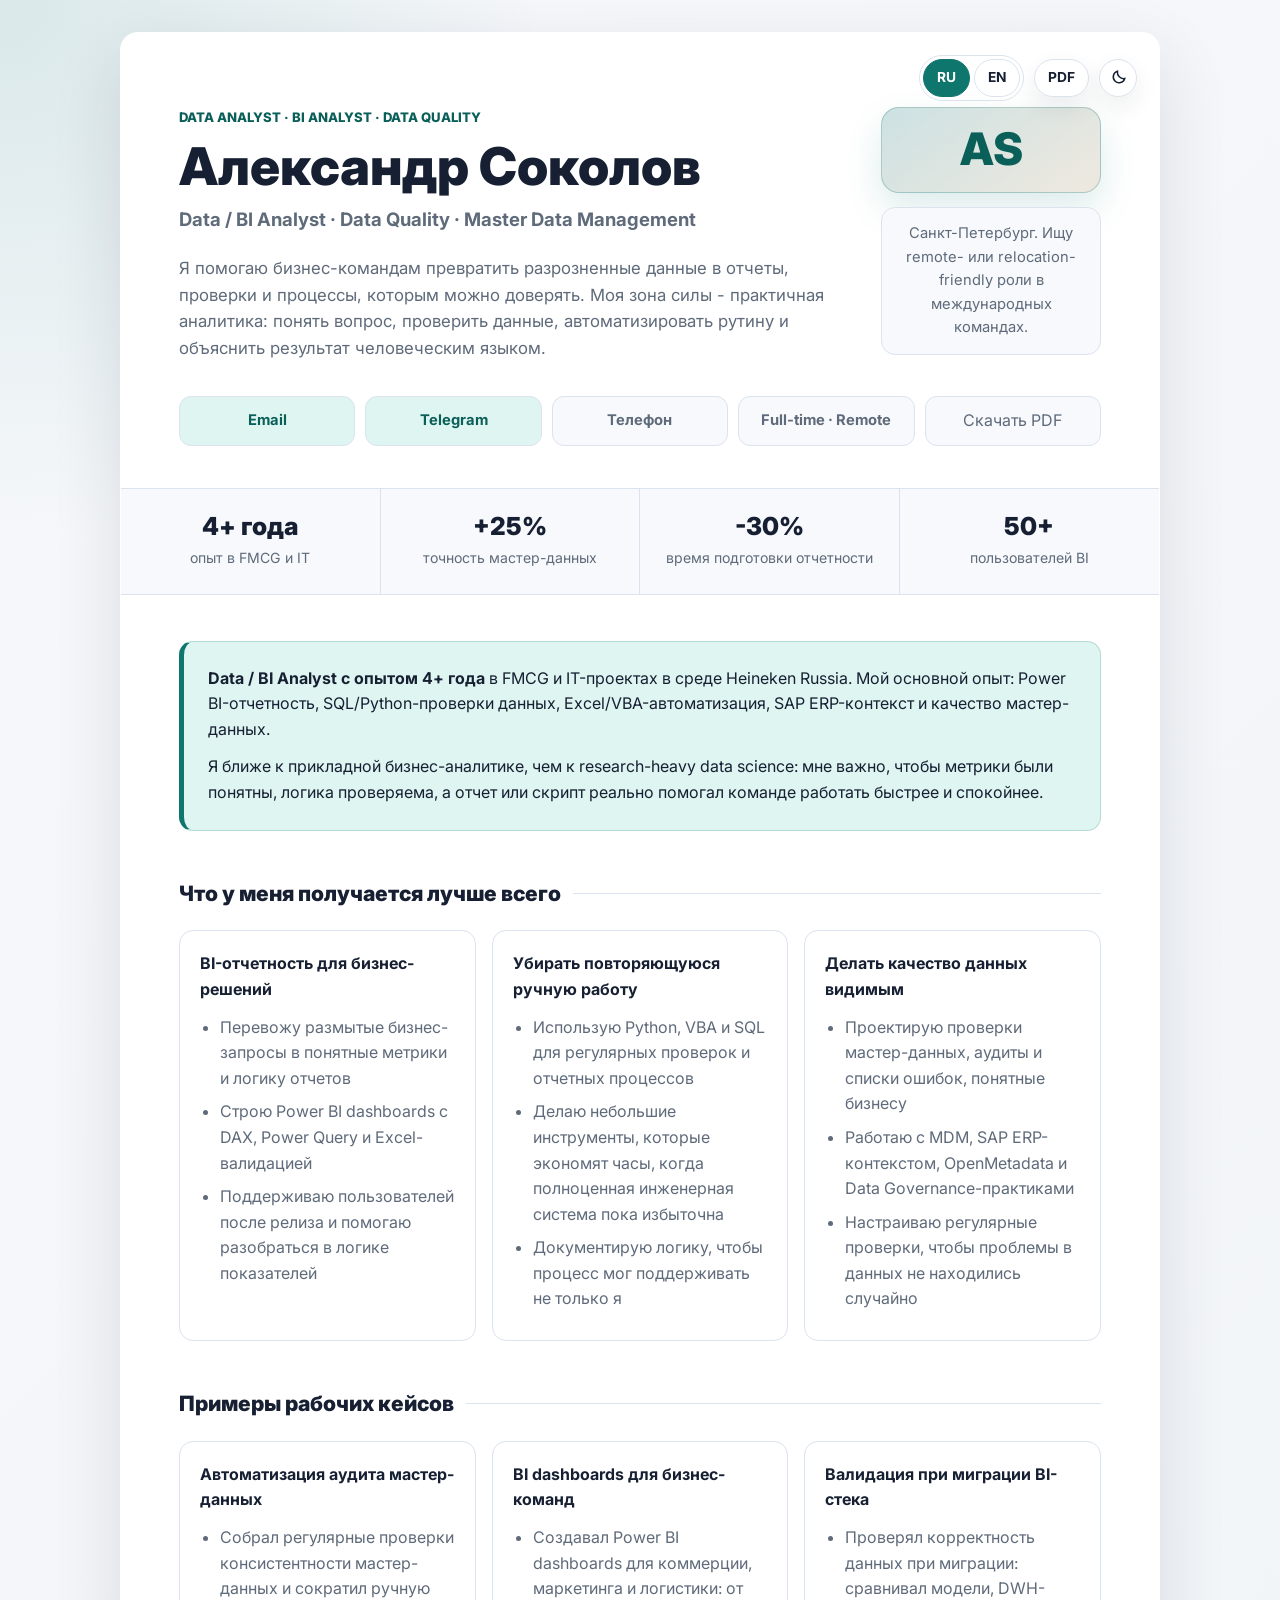
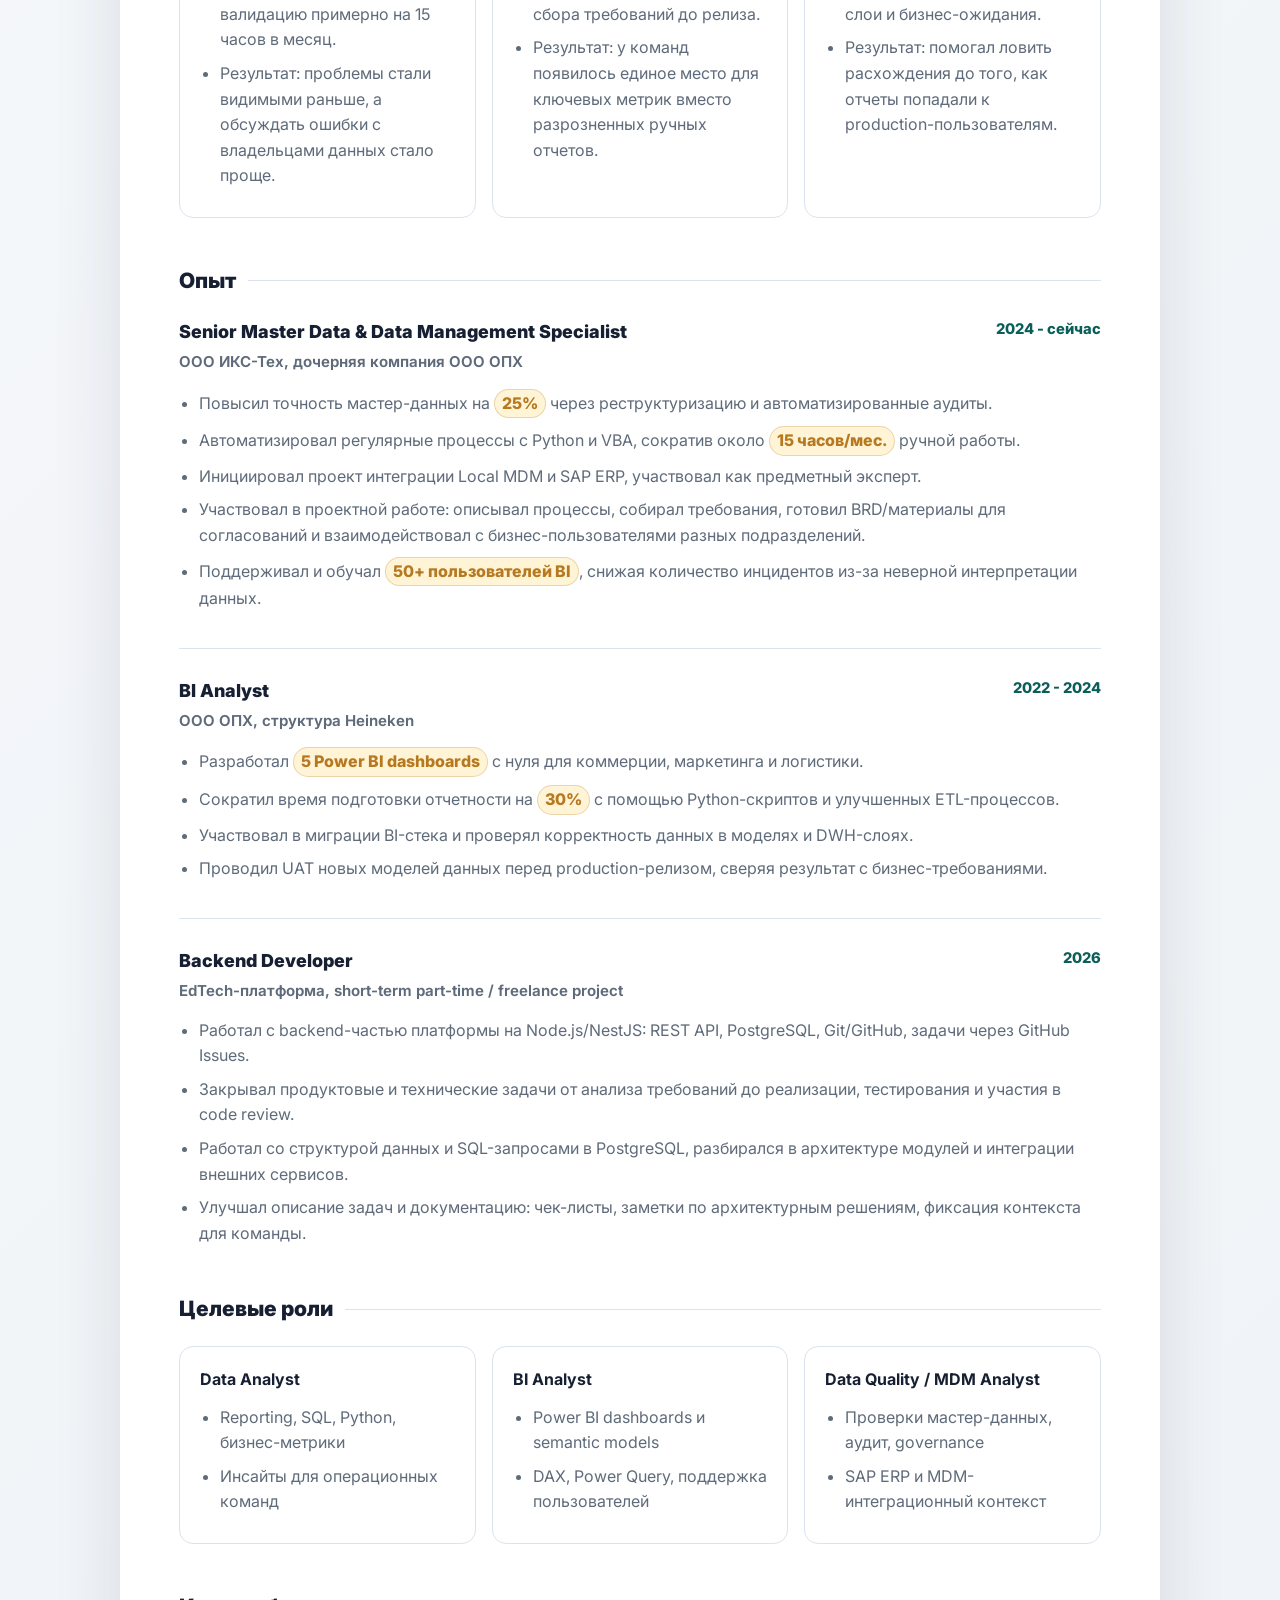
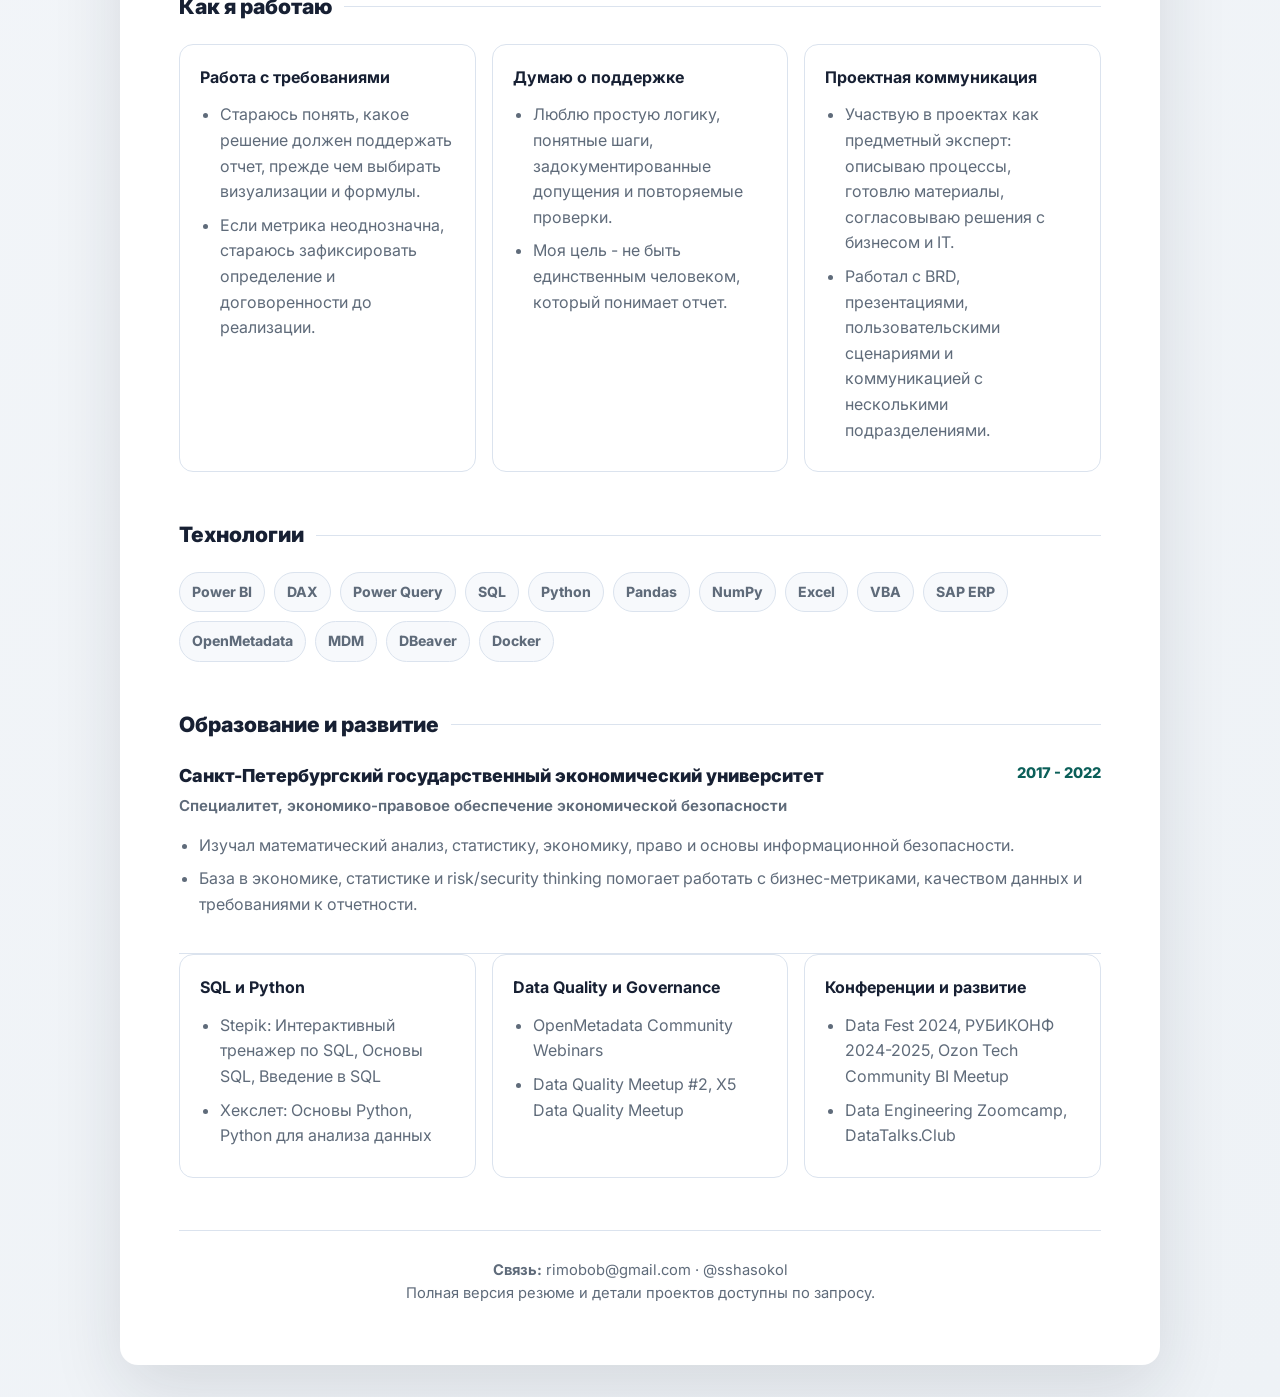
==== commit aecddbcd: "Update education and development section" ====
--- a/index.html
+++ b/index.html
@@ -262,15 +262,31 @@
                         </div>
                         <ul>
                             <li>Изучал математический анализ, статистику, экономику, право и основы информационной безопасности.</li>
-                            <li>Прошел программу военной подготовки в Академии МТО им. Хрулева, получил звание сержанта.</li>
+                            <li>База в экономике, статистике и risk/security thinking помогает работать с бизнес-метриками, качеством данных и требованиями к отчетности.</li>
                         </ul>
                     </div>
-                    <div class="tech-list">
-                        <span class="tech-tag">Data Governance fundamentals</span>
-                        <span class="tech-tag">MDM workshops</span>
-                        <span class="tech-tag">Advanced Power BI visualization</span>
-                        <span class="tech-tag">SQL for data analysis</span>
-                        <span class="tech-tag">Python reporting automation</span>
+                    <div class="focus-grid">
+                        <div class="focus-card">
+                            <h3>SQL и Python</h3>
+                            <ul>
+                                <li>Stepik: Интерактивный тренажер по SQL, Основы SQL, Введение в SQL</li>
+                                <li>Хекслет: Основы Python, Python для анализа данных</li>
+                            </ul>
+                        </div>
+                        <div class="focus-card">
+                            <h3>Data Quality и Governance</h3>
+                            <ul>
+                                <li>OpenMetadata Community Webinars</li>
+                                <li>Data Quality Meetup #2, X5 Data Quality Meetup</li>
+                            </ul>
+                        </div>
+                        <div class="focus-card">
+                            <h3>Конференции и развитие</h3>
+                            <ul>
+                                <li>Data Fest 2024, РУБИКОНФ 2024-2025, Ozon Tech Community BI Meetup</li>
+                                <li>Data Engineering Zoomcamp, DataTalks.Club</li>
+                            </ul>
+                        </div>
                     </div>
                 </section>
 
